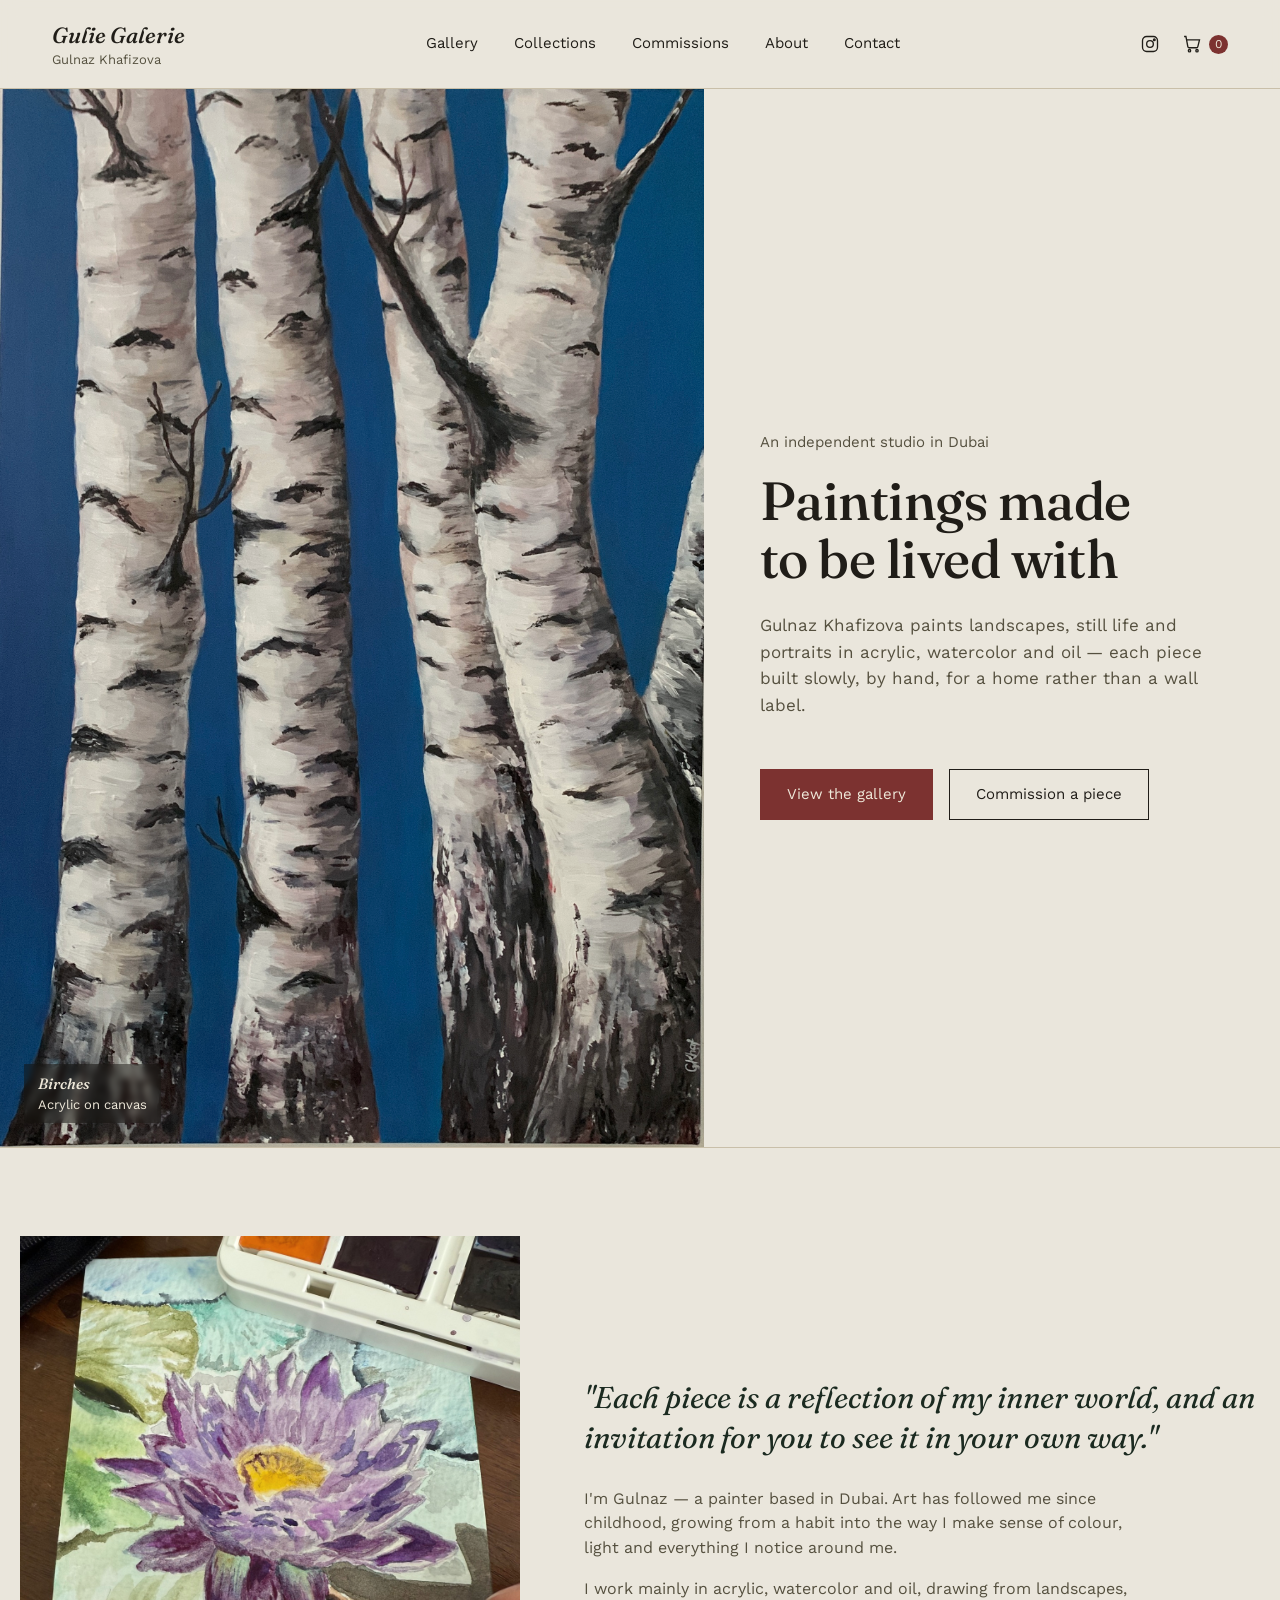
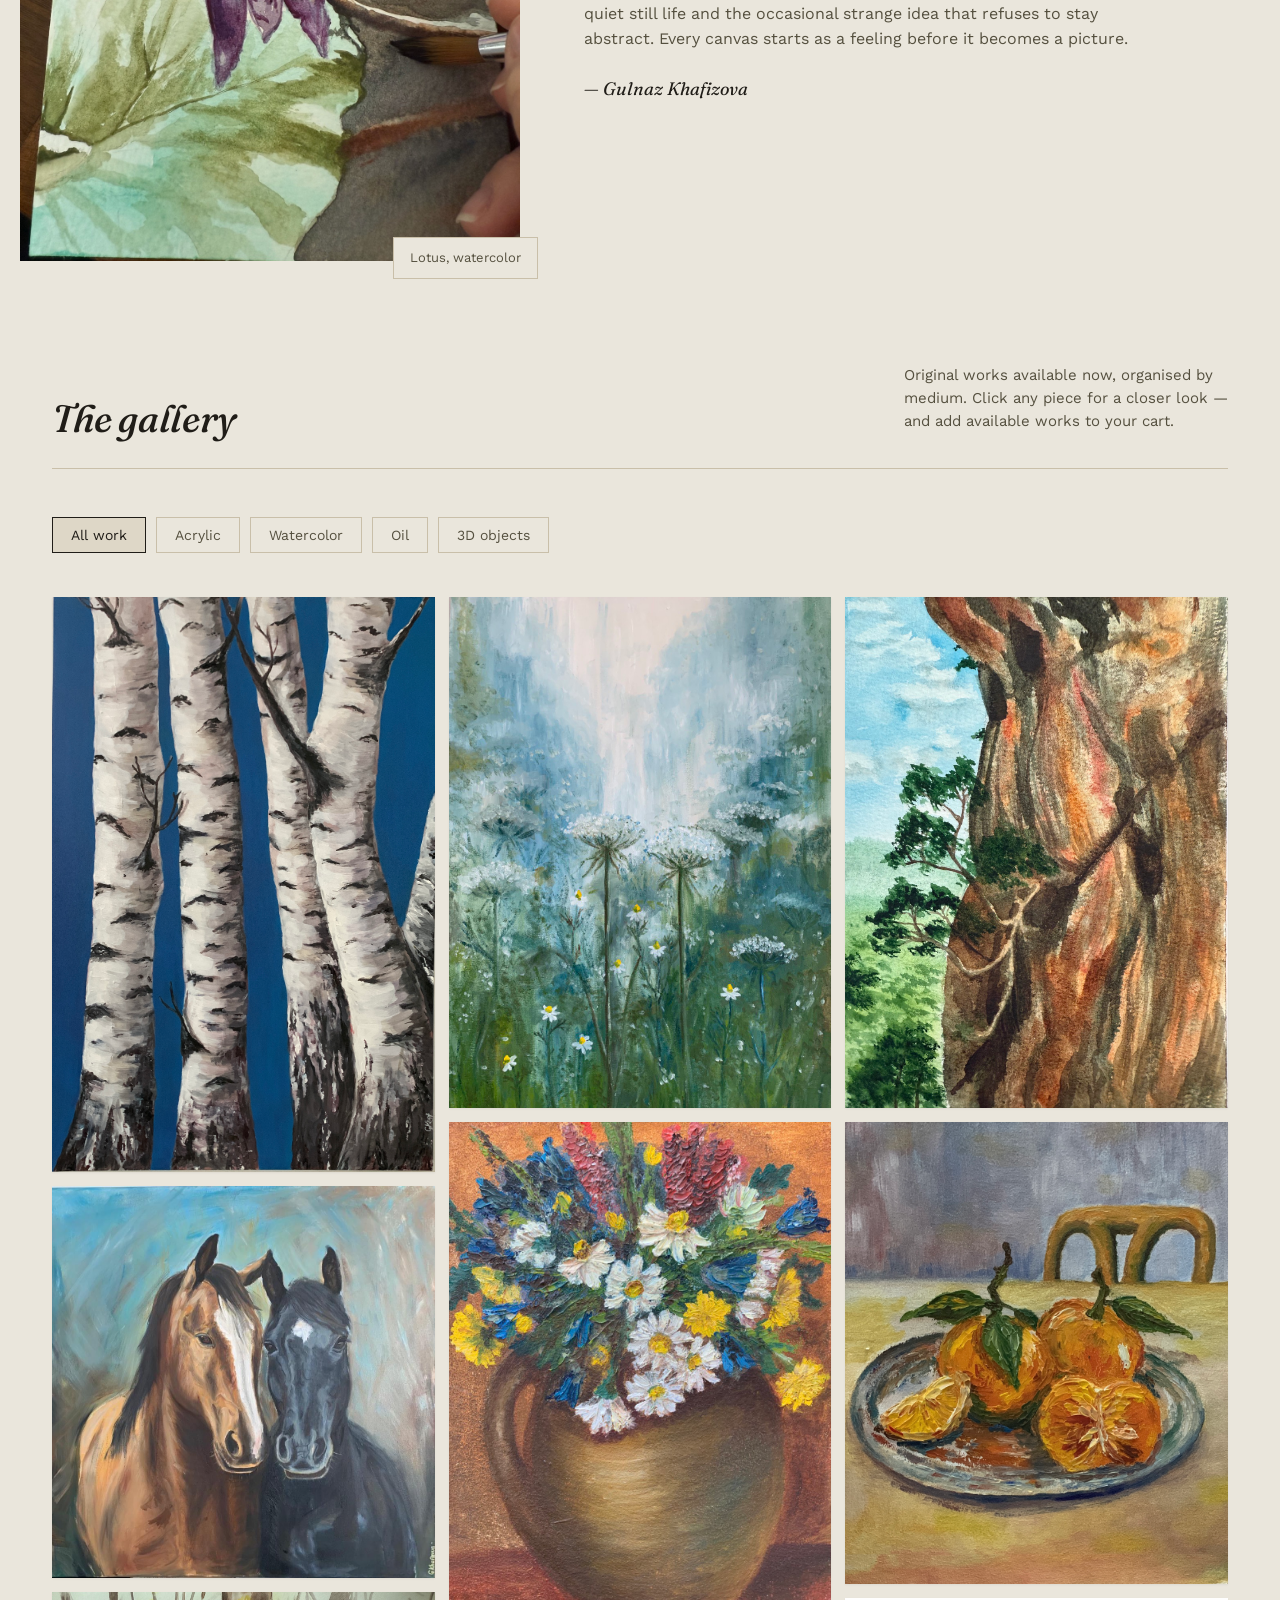
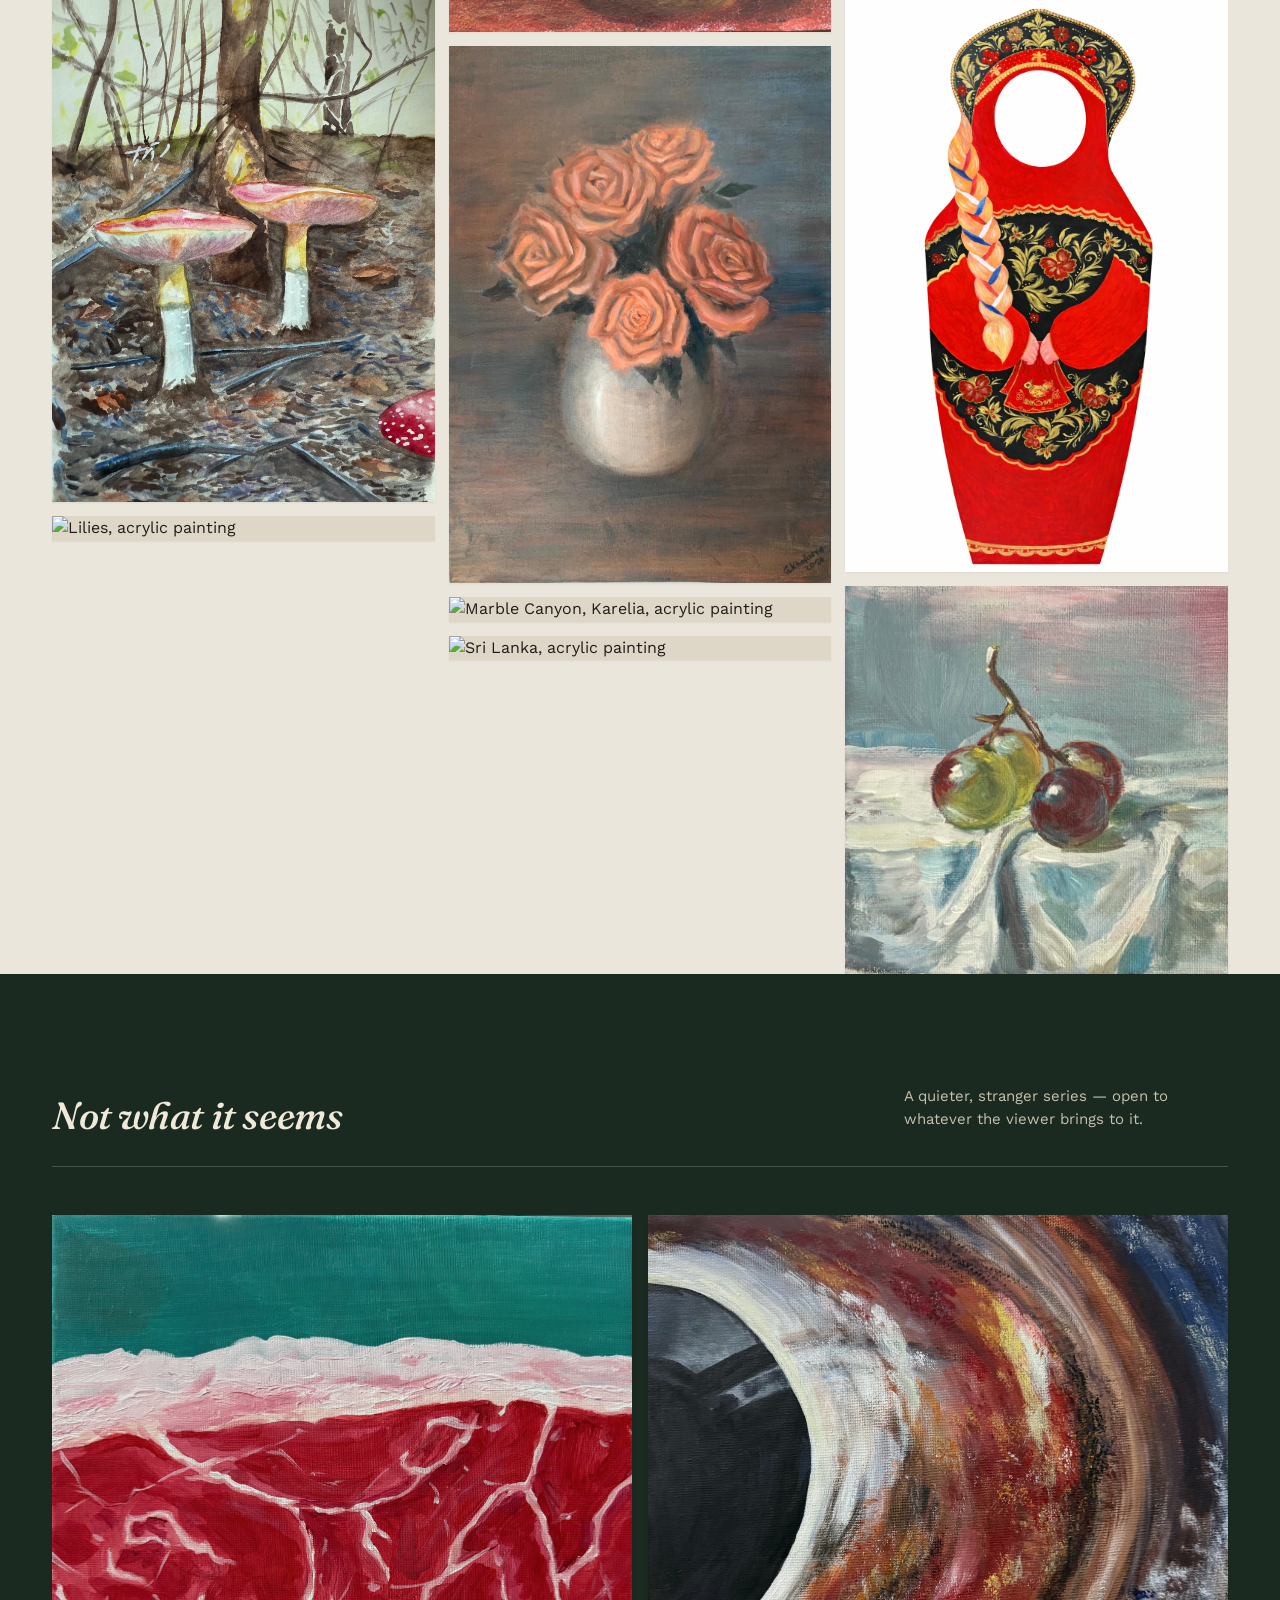
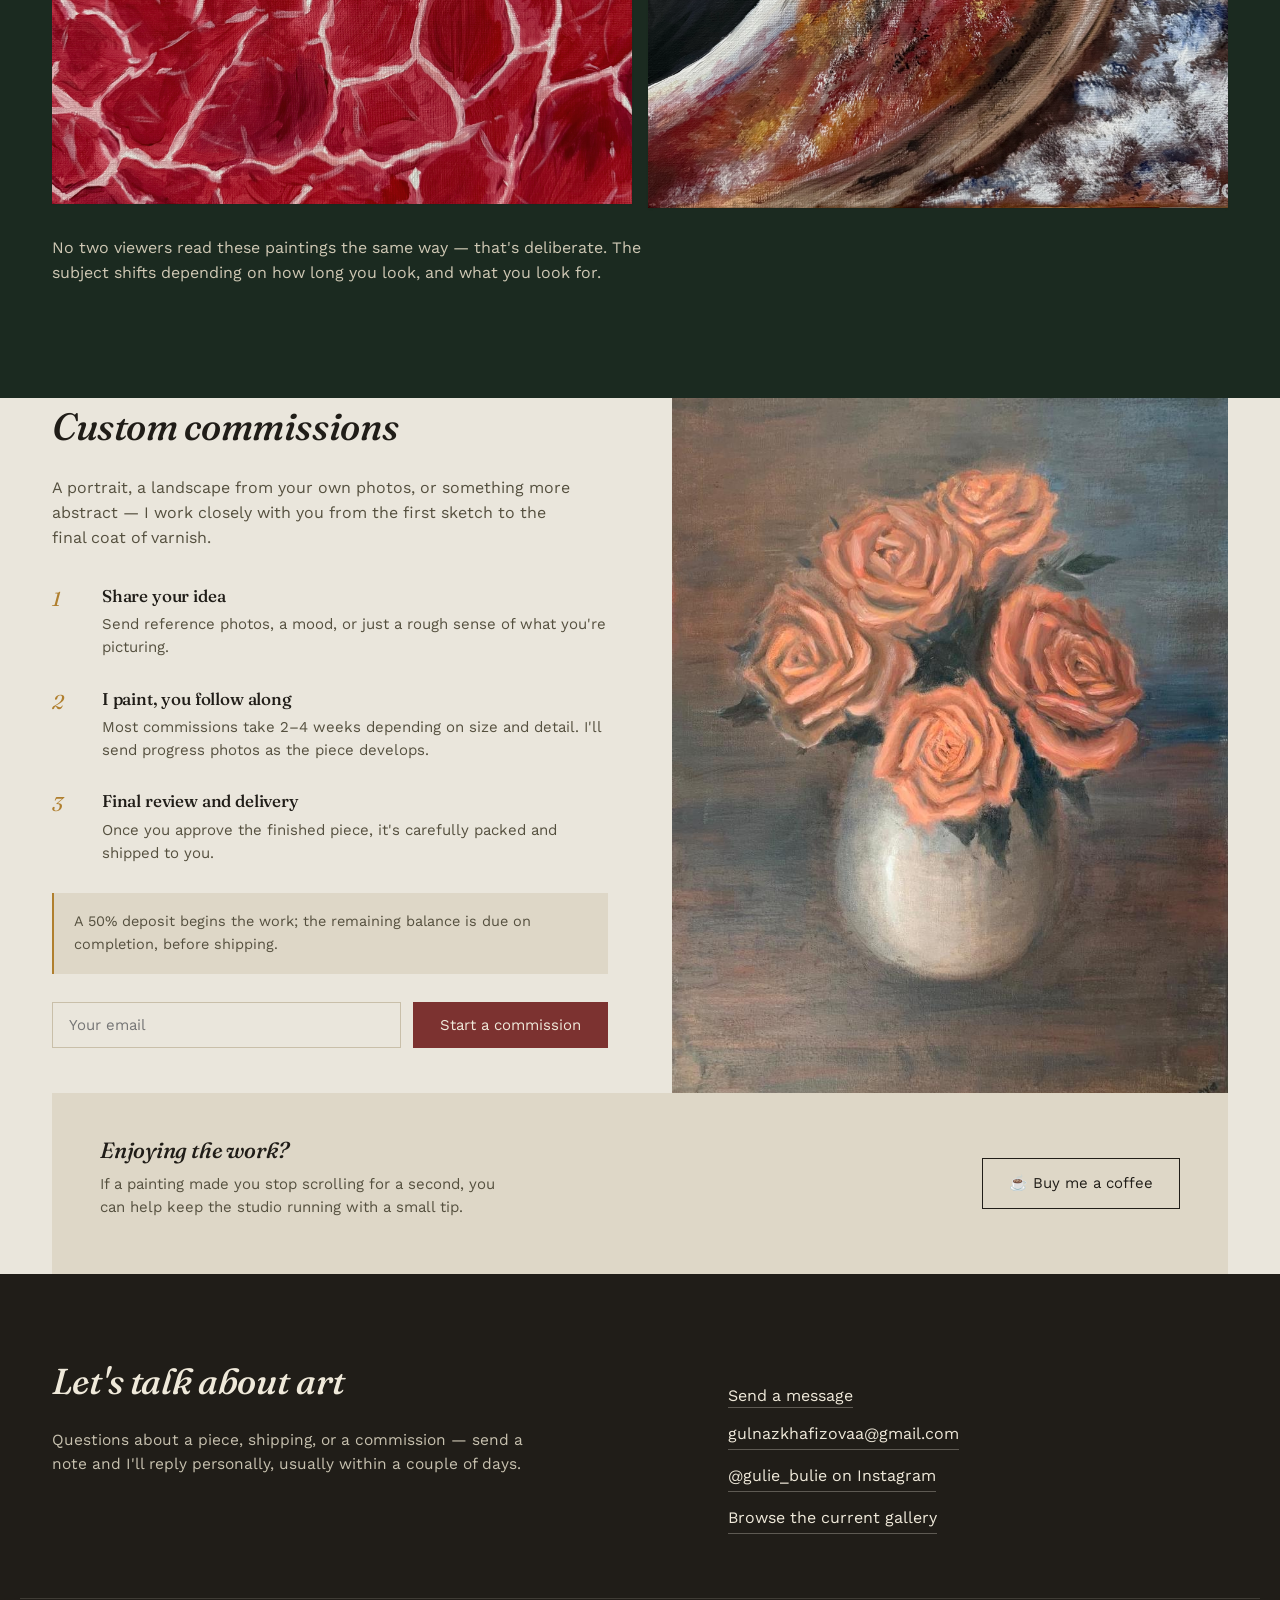
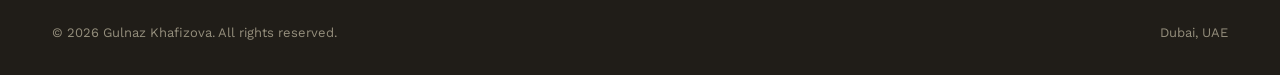
==== index.html @ 248b1880 "Ship redesign to production: replace index.html with new design index.html now serves the redesigned" ====
<!DOCTYPE html>
<html lang="en">
<head>
<meta charset="UTF-8">
<meta name="viewport" content="width=device-width, initial-scale=1.0">
<title>Gulie Galerie — Gulnaz Khafizova, Contemporary Artist</title>

<!-- SEO Meta Tags -->
<meta name="description" content="Explore the art gallery of Gulnaz Khafizova, featuring original acrylic, watercolor, and oil paintings. Discover unique contemporary artworks and commission custom pieces.">
<meta name="keywords" content="Gulnaz Khafizova, artist, contemporary art, acrylic paintings, watercolor art, oil paintings, art gallery, original artwork, art commissions, buy art online">
<meta name="author" content="Gulnaz Khafizova">
<meta name="robots" content="index, follow">

<!-- Open Graph / Facebook -->
<meta property="og:type" content="website">
<meta property="og:url" content="https://gulnazkhafizova.github.io/guliegalerie/">
<meta property="og:title" content="Gulnaz Khafizova - Contemporary Artist">
<meta property="og:description" content="Explore original acrylic, watercolor, and oil paintings by contemporary artist Gulnaz Khafizova. Shop artworks and commission custom pieces.">
<meta property="og:image" content="https://gulnazkhafizova.github.io/guliegalerie/images/Birches.jpg">

<!-- Twitter -->
<meta name="twitter:card" content="summary_large_image">
<meta name="twitter:url" content="https://gulnazkhafizova.github.io/guliegalerie/">
<meta name="twitter:title" content="Gulnaz Khafizova - Contemporary Artist">
<meta name="twitter:description" content="Explore original acrylic, watercolor, and oil paintings by contemporary artist Gulnaz Khafizova.">
<meta name="twitter:image" content="https://gulnazkhafizova.github.io/guliegalerie/images/Birches.jpg">

<!-- Favicon -->
<link rel="icon" type="image/x-icon" href="favicon.ico">
<link rel="icon" type="image/png" sizes="32x32" href="favicon-32x32.png">
<link rel="icon" type="image/png" sizes="16x16" href="favicon-16x16.png">
<link rel="apple-touch-icon" sizes="180x180" href="apple-touch-icon.png">
<link rel="manifest" href="site.webmanifest">

<!-- Canonical URL -->
<link rel="canonical" href="https://gulnazkhafizova.github.io/guliegalerie/">

<!-- Structured Data (Schema.org) -->
<script type="application/ld+json">
{
  "@context": "https://schema.org",
  "@type": "Person",
  "name": "Gulnaz Khafizova",
  "url": "https://gulnazkhafizova.github.io/guliegalerie/",
  "jobTitle": "Contemporary Artist",
  "description": "Contemporary artist specializing in acrylic, watercolor, and oil paintings",
  "email": "gulnazkhafizovaa@gmail.com",
  "sameAs": [
    "https://www.instagram.com/gulie_bulie"
  ],
  "makesOffer": {
    "@type": "Offer",
    "itemOffered": {
      "@type": "Service",
      "name": "Art Commissions",
      "description": "Custom art commissions including portraits, landscapes, and abstract pieces"
    }
  }
}
</script>

<link rel="preconnect" href="https://fonts.googleapis.com">
<link rel="preconnect" href="https://fonts.gstatic.com" crossorigin>
<link href="https://fonts.googleapis.com/css2?family=Fraunces:ital,opsz,wght@0,9..144,300;0,9..144,400;0,9..144,500;0,9..144,600;1,9..144,400;1,9..144,500&family=Work+Sans:wght@300;400;500;600&display=swap" rel="stylesheet">
<style>

  :root{
    --paper: #EAE6DC;
    --paper-deep: #DED7C7;
    --ink: #201D18;
    --ink-soft: #55503F;
    --green: #2B4030;
    --green-deep: #1B2A20;
    --ochre: #B07F2E;
    --wine: #7C3230;
    --line: #C9BFA9;
    --paper-on-dark: #EFE9DA;
  }

  *{box-sizing:border-box;}
  html{scroll-behavior:smooth;}
  @media (prefers-reduced-motion: reduce){
    html{scroll-behavior:auto;}
    *{animation-duration:0.001ms !important; transition-duration:0.001ms !important;}
  }

  body{
    margin:0;
    background:var(--paper);
    color:var(--ink);
    font-family:'Work Sans', sans-serif;
    font-weight:400;
    line-height:1.55;
    -webkit-font-smoothing:antialiased;
  }

  h1,h2,h3,h4{
    font-family:'Fraunces', serif;
    font-weight:500;
    margin:0;
    color:var(--ink);
    letter-spacing:-0.01em;
  }

  a{color:inherit; text-decoration:none;}
  img{max-width:100%; display:block;}
  button{font-family:inherit; cursor:pointer;}

  ::selection{background:var(--ochre); color:var(--paper);}

  :focus-visible{
    outline:2px solid var(--wine);
    outline-offset:3px;
  }

  .wrap{
    max-width:1240px;
    margin:0 auto;
    padding:0 32px;
  }

  /* ---------- NAV ---------- */
  header.site{
    position:sticky; top:0; z-index:100;
    background:rgba(234,230,220,0.92);
    backdrop-filter:blur(8px);
    border-bottom:1px solid var(--line);
  }
  nav.wrap{
    display:flex; align-items:center; justify-content:space-between;
    padding-top:18px; padding-bottom:18px;
  }
  .logo{
    font-family:'Fraunces', serif;
    font-size:22px;
    font-style:italic;
    font-weight:500;
  }
  .logo span{font-style:normal; font-weight:400; color:var(--ink-soft); font-size:13px; display:block; font-family:'Work Sans',sans-serif; margin-top:-2px;}
  .nav-links{
    display:flex; gap:36px; align-items:center;
    font-size:15px;
  }
  .nav-links a{
    position:relative; padding:4px 0;
  }
  .nav-links a::after{
    content:''; position:absolute; left:0; right:0; bottom:-2px; height:1px;
    background:var(--wine); transform:scaleX(0); transform-origin:left;
    transition:transform .25s ease;
  }
  .nav-links a:hover::after{transform:scaleX(1);}
  .nav-right{display:flex; align-items:center; gap:22px;}
  .icon-btn{width:20px; height:20px; display:flex; align-items:center; justify-content:center; color:var(--ink); background:none; border:none; padding:0;}
  .cart-btn{
    position:relative; display:flex; align-items:center; gap:7px;
    background:none; border:none; color:var(--ink); font-size:15px; padding:0;
  }
  .cart-btn svg{width:20px; height:20px;}
  .cart-count{
    min-width:19px; height:19px; padding:0 5px; border-radius:10px;
    background:var(--wine); color:var(--paper-on-dark);
    font-size:12px; line-height:19px; text-align:center; font-family:'Work Sans',sans-serif;
  }
  .menu-toggle{display:none; background:none; border:none; padding:6px;}
  .menu-toggle svg{width:22px; height:22px;}

  @media (max-width: 860px){
    .nav-links{
      position:fixed; inset:64px 0 0 0; background:var(--paper);
      flex-direction:column; align-items:flex-start; gap:0;
      padding:12px 32px 32px; transform:translateY(-8px); opacity:0; pointer-events:none;
      transition:opacity .2s ease, transform .2s ease;
      font-size:19px;
    }
    .nav-links a{padding:14px 0; width:100%; border-bottom:1px solid var(--line);}
    .nav-links.open{opacity:1; pointer-events:auto; transform:translateY(0);}
    .menu-toggle{display:block;}
  }

  /* ---------- HERO ---------- */
  .hero{
    position:relative;
    display:grid;
    grid-template-columns: 1.1fr 0.9fr;
    min-height:88vh;
    border-bottom:1px solid var(--line);
    overflow:hidden;
  }
  .hero-image{
    position:relative;
    background:#000;
  }
  .hero-image img{
    width:100%; height:100%; object-fit:cover; object-position:center 30%;
    opacity:0.94;
  }
  .hero-label{
    position:absolute; left:24px; bottom:24px;
    color:var(--paper-on-dark);
    font-size:13px;
    background:rgba(20,18,14,0.45);
    padding:8px 14px;
    backdrop-filter:blur(3px);
  }
  .hero-label strong{font-family:'Fraunces',serif; font-style:italic; font-weight:500; display:block; font-size:15px;}

  .hero-text{
    display:flex; flex-direction:column; justify-content:center;
    padding:64px 56px;
    background:var(--paper);
  }
  .hero-eyebrow{
    color:var(--ink-soft); font-size:15px; margin-bottom:18px;
  }
  .hero-text h1{
    font-size:clamp(34px, 4.2vw, 54px);
    line-height:1.08;
    max-width:11ch;
    opacity:0; transform:translateY(14px);
    animation: rise .8s ease forwards .1s;
  }
  .hero-text p.lede{
    margin-top:24px; max-width:42ch; color:var(--ink-soft); font-size:17px;
    opacity:0; transform:translateY(14px);
    animation: rise .8s ease forwards .3s;
  }
  .hero-ctas{
    margin-top:34px; display:flex; gap:16px; flex-wrap:wrap;
    opacity:0; transform:translateY(14px);
    animation: rise .8s ease forwards .45s;
  }
  @keyframes rise{ to{opacity:1; transform:translateY(0);} }

  .btn{
    display:inline-flex; align-items:center; gap:8px;
    padding:13px 26px;
    font-size:15px;
    border:1px solid var(--ink);
    background:transparent;
    color:var(--ink);
    transition:background .2s ease, color .2s ease, border-color .2s ease;
  }
  .btn:hover{background:var(--ink); color:var(--paper);}
  .btn.solid{background:var(--wine); border-color:var(--wine); color:var(--paper-on-dark);}
  .btn.solid:hover{background:#611f1e; border-color:#611f1e;}
  .btn:disabled{opacity:0.6; cursor:not-allowed;}

  @media (max-width: 860px){
    .hero{grid-template-columns:1fr; min-height:auto;}
    .hero-image{height:52vh;}
    .hero-text{padding:44px 24px 56px;}
    .hero-text h1{max-width:none;}
  }

  /* ---------- SECTION GENERICS ---------- */
  section{padding:96px 0;}
  .section-head{
    display:flex; align-items:flex-end; justify-content:space-between; gap:24px;
    margin-bottom:48px; flex-wrap:wrap;
    border-bottom:1px solid var(--line);
    padding-bottom:20px;
  }
  .section-head h2{font-size:clamp(28px,3vw,38px); font-style:italic; max-width:16ch;}
  .section-head p{color:var(--ink-soft); max-width:36ch; font-size:15px;}

  /* ---------- ABOUT STRIP ---------- */
  .about-strip{
    display:grid; grid-template-columns: 0.85fr 1.15fr; gap:64px; align-items:center;
    padding:88px 0;
  }
  .about-strip figure{margin:0; position:relative;}
  .about-strip img{width:100%; aspect-ratio:4/5; object-fit:cover; filter:saturate(0.92);}
  .about-strip .frame-note{
    position:absolute; bottom:-18px; right:-18px; background:var(--paper);
    border:1px solid var(--line); padding:10px 16px; font-size:13px; color:var(--ink-soft);
  }
  .about-copy p.quote{
    font-family:'Fraunces', serif; font-style:italic; font-weight:400;
    font-size:clamp(22px,2.4vw,30px); line-height:1.35; color:var(--green-deep);
    margin-bottom:28px;
  }
  .about-copy p{font-size:16px; color:var(--ink-soft); max-width:56ch; margin:0 0 16px;}
  .about-copy .signoff{margin-top:24px; font-family:'Fraunces',serif; font-style:italic; font-size:18px; color:var(--ink);}

  @media (max-width: 860px){
    .about-strip{grid-template-columns:1fr; gap:36px;}
  }

  /* ---------- GALLERY FILTER + GRID ---------- */
  .filters{
    display:flex; gap:10px; flex-wrap:wrap; margin-bottom:44px;
  }
  .filter-btn{
    padding:9px 18px; border:1px solid var(--line); background:transparent;
    font-size:14px; color:var(--ink-soft); transition:all .2s ease;
  }
  .filter-btn.active, .filter-btn:hover{
    border-color:var(--ink); color:var(--ink); background:var(--paper-deep);
  }

  /* Masonry gallery: each work shown whole in its own proportion */
  .gallery-grid{
    column-count:3;
    column-gap:14px;
  }
  .art-card{
    position:relative;
    overflow:hidden;
    background:var(--paper-deep);
    cursor:pointer;
    display:block;
    width:100%;
    margin:0 0 14px;
    break-inside:avoid;          /* keep each card in one column */
    -webkit-column-break-inside:avoid;
    box-shadow:0 1px 2px rgba(20,18,14,0.06);
  }
  .art-card img{
    width:100%; height:auto; display:block;   /* natural aspect ratio, no crop */
    transition:transform .5s ease;
  }
  .art-card:hover img{transform:scale(1.045);}
  .art-card .cap{
    position:absolute; left:0; right:0; bottom:0;
    padding:16px 16px 14px;
    background:linear-gradient(to top, rgba(16,14,10,0.78), rgba(16,14,10,0));
    color:var(--paper-on-dark);
    transform:translateY(8px); opacity:0;
    transition:transform .25s ease, opacity .25s ease;
  }
  .art-card:hover .cap{transform:translateY(0); opacity:1;}
  .cap h4{font-size:16px; color:var(--paper-on-dark); font-style:italic;}
  .cap .meta{font-size:12.5px; color:#D8D0BE; margin-top:3px;}

  @media (max-width: 1024px){
    .gallery-grid{column-count:2;}
  }
  @media (max-width: 560px){
    .gallery-grid{column-count:1;}
  }

  .hidden-item{display:none;}

  /* ---------- FEATURED COLLECTION (dark) ---------- */
  .collection-feature{
    background:var(--green-deep);
    color:var(--paper-on-dark);
  }
  .collection-feature .section-head{border-color:rgba(239,233,218,0.2);}
  .collection-feature .section-head h2{color:var(--paper-on-dark);}
  .collection-feature .section-head p{color:#C7C0AC;}
  .collection-grid{
    display:grid; grid-template-columns:1fr 1fr; gap:16px; align-items:start;
  }
  .collection-grid .art-card{margin:0;}
  .collection-grid .art-card img{width:100%; height:auto; filter:saturate(0.85) brightness(0.95);}
  .collection-copy{margin-top:28px; max-width:60ch; color:#CFC8B4; font-size:16px;}
  @media (max-width:700px){ .collection-grid{grid-template-columns:1fr;} }

  /* ---------- COMMISSIONS ---------- */
  .commission-wrap{
    display:grid; grid-template-columns:1fr 1fr; gap:64px;
  }
  .steps{list-style:none; margin:32px 0 0; padding:0;}
  .steps li{
    display:grid; grid-template-columns:34px 1fr; gap:16px; margin-bottom:26px;
  }
  .steps .num{
    font-family:'Fraunces',serif; font-style:italic; color:var(--ochre); font-size:20px;
  }
  .steps h4{font-size:17px; margin-bottom:4px;}
  .steps p{margin:0; color:var(--ink-soft); font-size:15px;}
  .price-note{
    margin-top:28px; padding:18px 20px; border-left:2px solid var(--ochre);
    background:var(--paper-deep); font-size:14.5px; color:var(--ink-soft);
  }
  .commission-form{
    margin-top:28px; display:flex; gap:12px; flex-wrap:wrap;
  }
  .commission-form input{
    flex:1; min-width:200px; padding:13px 16px; font-size:15px; font-family:inherit;
    border:1px solid var(--line); background:var(--paper); color:var(--ink);
  }
  @media (max-width:860px){ .commission-wrap{grid-template-columns:1fr; gap:36px;} }

  /* ---------- SUPPORT STRIP ---------- */
  .support{
    display:flex; align-items:center; justify-content:space-between; gap:24px;
    background:var(--paper-deep); padding:40px 48px; flex-wrap:wrap;
  }
  .support h3{font-size:22px; font-style:italic; max-width:26ch;}
  .support p{color:var(--ink-soft); font-size:15px; margin-top:6px; max-width:44ch;}

  /* ---------- CONTACT / FOOTER ---------- */
  footer{
    background:var(--ink);
    color:var(--paper-on-dark);
    padding:80px 0 32px;
  }
  .contact-grid{
    display:grid; grid-template-columns:1.1fr 0.9fr; gap:64px;
  }
  footer h2{color:var(--paper-on-dark); font-style:italic; font-size:clamp(28px,3vw,36px); max-width:14ch;}
  footer p{color:#C7C1AF; font-size:15.5px; max-width:48ch; margin-top:18px;}
  .contact-links{margin-top:32px; display:flex; flex-direction:column; gap:14px; font-size:16px;}
  .contact-links a, .contact-links button.linklike{
    border-bottom:1px solid rgba(239,233,218,0.3); padding:0 0 2px; width:fit-content;
    background:none; border-top:none; border-left:none; border-right:none;
    color:inherit; font-size:16px; font-family:inherit; text-align:left;
  }
  .contact-links a:hover, .contact-links button.linklike:hover{border-color:var(--ochre); color:var(--ochre);}
  .footer-note{
    border-top:1px solid rgba(239,233,218,0.15); margin-top:64px; padding-top:24px;
    display:flex; justify-content:space-between; flex-wrap:wrap; gap:12px;
    font-size:13px; color:#948E7C;
  }
  @media (max-width:860px){ .contact-grid{grid-template-columns:1fr; gap:36px;} }

  /* ---------- LIGHTBOX ---------- */
  .lightbox{
    position:fixed; inset:0; background:rgba(14,12,9,0.92);
    display:none; align-items:center; justify-content:center;
    z-index:1000; padding:40px;
  }
  .lightbox.open{display:flex;}
  .lightbox-inner{max-width:900px; max-height:86vh; text-align:center;}
  .lightbox-inner img{max-height:66vh; margin:0 auto; box-shadow:0 20px 60px rgba(0,0,0,0.5);}
  .lightbox-cap{color:var(--paper-on-dark); margin-top:18px;}
  .lightbox-cap h4{color:var(--paper-on-dark); font-style:italic; font-size:20px;}
  .lightbox-cap p{color:#C7C1AF; font-size:14px; margin-top:4px;}
  .lightbox-cap .add-btn{margin-top:16px;}
  .lightbox-close{
    position:absolute; top:28px; right:32px; background:none; border:none;
    color:var(--paper-on-dark); font-size:28px; line-height:1;
  }

  /* ---------- MODAL (cart / contact) ---------- */
  .modal{
    position:fixed; inset:0; background:rgba(14,12,9,0.85);
    display:none; align-items:flex-start; justify-content:center;
    z-index:1100; padding:40px 20px; overflow-y:auto;
  }
  .modal.open{display:flex;}
  .modal-panel{
    background:var(--paper); width:100%; max-width:540px; padding:40px;
    position:relative; border:1px solid var(--line); margin:auto 0;
  }
  .modal-panel h2{font-style:italic; font-size:26px; margin-bottom:8px;}
  .modal-panel p.intro{color:var(--ink-soft); font-size:15px; margin:0 0 24px; max-width:none;}
  .modal-close{
    position:absolute; top:18px; right:20px; background:none; border:none;
    color:var(--ink); font-size:26px; line-height:1;
  }
  .modal-panel label{display:block; font-size:14px; color:var(--ink-soft); margin:14px 0 6px;}
  .modal-panel input, .modal-panel textarea, .modal-panel select{
    width:100%; padding:12px 14px; font-size:15px; font-family:inherit;
    border:1px solid var(--line); background:#fff; color:var(--ink);
  }
  .modal-panel textarea{resize:vertical;}
  .form-row{display:flex; gap:16px;}
  .form-row > div{flex:1;}
  .phone-group{display:flex; gap:10px;}
  .phone-group select{flex:0 0 auto; width:auto;}
  .phone-group input{flex:1;}
  .modal-panel button.submit{margin-top:26px; width:100%; justify-content:center;}

  /* Cart items */
  .cart-items{display:flex; flex-direction:column; gap:14px; margin-bottom:8px;}
  .cart-item{
    display:flex; align-items:center; gap:14px;
    border-bottom:1px solid var(--line); padding-bottom:14px;
  }
  .cart-item img{width:64px; height:64px; object-fit:cover; flex:0 0 auto;}
  .cart-item-info{flex:1;}
  .cart-item-title{font-family:'Fraunces',serif; font-style:italic; font-size:16px;}
  .cart-item-price{color:var(--ink-soft); font-size:14px; margin-top:2px;}
  .cart-item-remove{
    background:none; border:1px solid var(--line); color:var(--ink-soft);
    font-size:13px; padding:6px 12px; transition:all .2s ease;
  }
  .cart-item-remove:hover{border-color:var(--wine); color:var(--wine);}
  .empty-cart{color:var(--ink-soft); font-size:15px; padding:20px 0;}
  .cart-total{
    font-size:18px; margin:20px 0 4px; display:flex; justify-content:space-between;
    font-family:'Fraunces',serif;
  }

  /* ---------- TOASTS ---------- */
  .toast-container{
    position:fixed; bottom:24px; right:24px; z-index:2000;
    display:flex; flex-direction:column; gap:12px; max-width:340px;
  }
  .toast{
    background:var(--ink); color:var(--paper-on-dark);
    padding:16px 20px; border-left:3px solid var(--ochre);
    box-shadow:0 12px 30px rgba(0,0,0,0.25);
    opacity:0; transform:translateX(20px); transition:opacity .3s ease, transform .3s ease;
  }
  .toast.toast-show{opacity:1; transform:translateX(0);}
  .toast-success{border-left-color:var(--green);}
  .toast-error{border-left-color:var(--wine);}
  .toast-info{border-left-color:var(--ochre);}
  .toast-title{font-family:'Fraunces',serif; font-style:italic; font-size:16px;}
  .toast-message{font-size:13.5px; color:#C7C1AF; margin-top:4px; white-space:pre-line;}

  @media (max-width:520px){
    .toast-container{left:16px; right:16px; max-width:none;}
    .form-row{flex-direction:column; gap:0;}
    .modal-panel{padding:32px 22px;}
  }

</style>
</head>
<body>

<header class="site">
  <nav class="wrap">
    <a href="#top" class="logo">Gulie Galerie<span>Gulnaz Khafizova</span></a>
    <div class="nav-links" id="navLinks">
      <a href="#gallery">Gallery</a>
      <a href="#collection">Collections</a>
      <a href="#commissions">Commissions</a>
      <a href="#about">About</a>
      <a href="#" id="contactNavLink">Contact</a>
    </div>
    <div class="nav-right">
      <a class="icon-btn" href="https://www.instagram.com/gulie_bulie" aria-label="Instagram" target="_blank" rel="noopener">
        <svg viewBox="0 0 24 24" fill="none" stroke="currentColor" stroke-width="1.6"><rect x="3" y="3" width="18" height="18" rx="5"/><circle cx="12" cy="12" r="4"/><circle cx="17.2" cy="6.8" r="1"/></svg>
      </a>
      <button class="cart-btn" id="cartOpen" aria-label="Open cart">
        <svg viewBox="0 0 24 24" fill="none" stroke="currentColor" stroke-width="1.6"><circle cx="9" cy="20" r="1.4"/><circle cx="18" cy="20" r="1.4"/><path d="M2.5 3h2.2l2.3 12.2a1.6 1.6 0 0 0 1.6 1.3h8.8a1.6 1.6 0 0 0 1.6-1.3L21 7H6"/></svg>
        <span class="cart-count" id="cartCount">0</span>
      </button>
      <button class="menu-toggle" id="menuToggle" aria-label="Open menu">
        <svg viewBox="0 0 24 24" fill="none" stroke="currentColor" stroke-width="1.6"><line x1="3" y1="7" x2="21" y2="7"/><line x1="3" y1="17" x2="21" y2="17"/></svg>
      </button>
    </div>
  </nav>
</header>

<div id="top"></div>

<section class="hero" style="padding:0;">
  <div class="hero-image">
    <img src="images/Birches.jpg" alt="Birches, an acrylic landscape painting by Gulnaz Khafizova">
    <div class="hero-label"><strong>Birches</strong>Acrylic on canvas</div>
  </div>
  <div class="hero-text">
    <p class="hero-eyebrow">An independent studio in Dubai</p>
    <h1>Paintings made to be lived with</h1>
    <p class="lede">Gulnaz Khafizova paints landscapes, still life and portraits in acrylic, watercolor and oil — each piece built slowly, by hand, for a home rather than a wall label.</p>
    <div class="hero-ctas">
      <a href="#gallery" class="btn solid">View the gallery</a>
      <a href="#commissions" class="btn">Commission a piece</a>
    </div>
  </div>
</section>

<section class="about-strip wrap" id="about">
  <figure>
    <img src="images/Lotus1.jpg" alt="Lotus, a watercolor study by Gulnaz Khafizova">
    <div class="frame-note">Lotus, watercolor</div>
  </figure>
  <div class="about-copy">
    <p class="quote">"Each piece is a reflection of my inner world, and an invitation for you to see it in your own way."</p>
    <p>I'm Gulnaz — a painter based in Dubai. Art has followed me since childhood, growing from a habit into the way I make sense of colour, light and everything I notice around me.</p>
    <p>I work mainly in acrylic, watercolor and oil, drawing from landscapes, quiet still life and the occasional strange idea that refuses to stay abstract. Every canvas starts as a feeling before it becomes a picture.</p>
    <p class="signoff">— Gulnaz Khafizova</p>
  </div>
</section>

<section id="gallery" class="wrap">
  <div class="section-head">
    <h2>The gallery</h2>
    <p>Original works available now, organised by medium. Click any piece for a closer look — and add available works to your cart.</p>
  </div>

  <div class="filters">
    <button class="filter-btn active" data-filter="all">All work</button>
    <button class="filter-btn" data-filter="acrylic">Acrylic</button>
    <button class="filter-btn" data-filter="watercolor">Watercolor</button>
    <button class="filter-btn" data-filter="oil">Oil</button>
    <button class="filter-btn" data-filter="3d">3D objects</button>
  </div>

  <div class="gallery-grid" id="galleryGrid">

    <div class="art-card" data-cat="acrylic" data-id="1" data-title="Birches" data-medium="Acrylic on canvas" data-price="$355" data-img="images/Birches.jpg">
      <img src="images/Birches.jpg" alt="Birches, acrylic painting">
      <div class="cap"><h4>Birches</h4><p class="meta">Acrylic on canvas · $355</p></div>
    </div>

    <div class="art-card" data-cat="oil" data-id="4" data-title="Horses" data-medium="Oil on canvas" data-price="$550" data-img="images/horses.jpeg">
      <img src="images/horses.jpeg" alt="Horses, oil painting">
      <div class="cap"><h4>Horses</h4><p class="meta">Oil on canvas · $550</p></div>
    </div>

    <div class="art-card" data-cat="watercolor" data-title="Deep in the Forest" data-medium="Watercolor" data-price="Price on request" data-img="images/Deep_in_the_forest.JPG">
      <img src="images/Deep_in_the_forest.JPG" alt="Deep in the Forest, watercolor painting">
      <div class="cap"><h4>Deep in the Forest</h4><p class="meta">Watercolor</p></div>
    </div>

    <div class="art-card" data-cat="acrylic" data-id="10" data-title="Lilies" data-medium="Acrylic on canvas" data-price="$200" data-img="images/Lilies.jpg">
      <img src="images/Lilies.jpg" alt="Lilies, acrylic painting">
      <div class="cap"><h4>Lilies</h4><p class="meta">Acrylic on canvas · $200</p></div>
    </div>

    <div class="art-card" data-cat="oil" data-id="2" data-title="Fresh Air" data-medium="Oil on canvas" data-price="$250" data-img="images/fresh_air.jpg">
      <img src="images/fresh_air.jpg" alt="Fresh Air, oil painting">
      <div class="cap"><h4>Fresh Air</h4><p class="meta">Oil on canvas · $250</p></div>
    </div>

    <div class="art-card" data-cat="oil" data-title="Bouquet" data-medium="Oil on canvas" data-price="Price on request" data-img="images/honey_fields_gift.jpg">
      <img src="images/honey_fields_gift.jpg" alt="Bouquet, oil painting">
      <div class="cap"><h4>Bouquet</h4><p class="meta">Oil on canvas</p></div>
    </div>

    <div class="art-card" data-cat="oil" data-title="Roses" data-medium="Oil on canvas" data-price="Price on request" data-img="images/roses.jpeg">
      <img src="images/roses.jpeg" alt="Roses, oil painting">
      <div class="cap"><h4>Roses</h4><p class="meta">Oil on canvas</p></div>
    </div>

    <div class="art-card" data-cat="acrylic" data-id="12" data-title="Marble Canyon, Karelia" data-medium="Acrylic on canvas" data-price="$200" data-img="images/MarbleCanyonKarelia.jpg">
      <img src="images/MarbleCanyonKarelia.jpg" alt="Marble Canyon, Karelia, acrylic painting">
      <div class="cap"><h4>Marble Canyon, Karelia</h4><p class="meta">Acrylic on canvas · $200</p></div>
    </div>

    <div class="art-card" data-cat="acrylic" data-id="11" data-title="Sri Lanka" data-medium="Acrylic on canvas" data-price="$130" data-img="images/SriLanka.jpg">
      <img src="images/SriLanka.jpg" alt="Sri Lanka, acrylic painting">
      <div class="cap"><h4>Sri Lanka</h4><p class="meta">Acrylic on canvas · $130</p></div>
    </div>

    
    <div class="art-card" data-cat="watercolor" data-title="Sri Lankan Rock" data-medium="Watercolor" data-price="Price on request" data-img="images/SriLankanRock.jpg">
      <img src="images/SriLankanRock.jpg" alt="Sri Lankan Rock, watercolor painting">
      <div class="cap"><h4>Sri Lankan Rock</h4><p class="meta">Watercolor</p></div>
    </div>

    <div class="art-card" data-cat="oil" data-title="Tangerines" data-medium="Oil on canvas" data-price="Price on request" data-img="images/Tangerines.jpg">
      <img src="images/Tangerines.jpg" alt="Tangerines, oil painting">
      <div class="cap"><h4>Tangerines</h4><p class="meta">Oil on canvas</p></div>
    </div>

    <div class="art-card" data-cat="3d" data-title="Matryoshka" data-medium="Mixed media, 3D object" data-price="Price on request" data-img="images/3Dmatreshka_01.jpg">


      <img src="images/3Dmatreshka_01.jpg" alt="Matryoshka, a 3D carnival doll art object">
      <div class="cap"><h4>Matryoshka</h4><p class="meta">Carnival doll, Russian folk style</p></div>
    </div>

    <div class="art-card" data-cat="acrylic" data-title="Grapes" data-medium="Acrylic on canvas" data-img="images/Grapes.jpg">
      <img src="images/Grapes.jpg" alt="Grapes, acrylic painting">
      <div class="cap"><h4>Grapes</h4><p class="meta">Acrylic on canvas</p></div>
    </div>

  </div>
</section>

<section class="collection-feature" id="collection">
  <div class="wrap">
    <div class="section-head">
      <h2>Not what it seems</h2>
      <p>A quieter, stranger series — open to whatever the viewer brings to it.</p>
    </div>
    <div class="collection-grid">
      <div class="art-card" data-id="13" data-title="01" data-medium="Acrylic on canvas" data-price="$300" data-img="images/01.jpg">
        <img src="images/01.jpg" alt="Untitled 01, from the Not What It Seems collection">
      </div>
      <div class="art-card" data-id="14" data-title="02" data-medium="Acrylic on canvas" data-price="$300" data-img="images/02.jpg">
        <img src="images/02.jpg" alt="Untitled 02, from the Not What It Seems collection">
      </div>
    </div>
    <p class="collection-copy">No two viewers read these paintings the same way — that's deliberate. The subject shifts depending on how long you look, and what you look for.</p>
  </div>
</section>

<section id="commissions" class="wrap">
  <div class="commission-wrap">
    <div>
      <div class="section-head" style="border:none; padding-bottom:0; margin-bottom:0;">
        <h2>Custom commissions</h2>
      </div>
      <p style="color:var(--ink-soft); margin-top:20px; max-width:52ch;">
        A portrait, a landscape from your own photos, or something more abstract — I work closely with you from the first sketch to the final coat of varnish.
      </p>
      <ol class="steps">
        <li><span class="num">1</span><div><h4>Share your idea</h4><p>Send reference photos, a mood, or just a rough sense of what you're picturing.</p></div></li>
        <li><span class="num">2</span><div><h4>I paint, you follow along</h4><p>Most commissions take 2–4 weeks depending on size and detail. I'll send progress photos as the piece develops.</p></div></li>
        <li><span class="num">3</span><div><h4>Final review and delivery</h4><p>Once you approve the finished piece, it's carefully packed and shipped to you.</p></div></li>
      </ol>
      <div class="price-note">A 50% deposit begins the work; the remaining balance is due on completion, before shipping.</div>
      <form class="commission-form" id="commissionForm">
        <input type="email" name="email" placeholder="Your email" required>
        <button type="submit" class="btn solid">Start a commission</button>
      </form>
    </div>
    <div>
      <img src="images/roses.jpeg" alt="Example of commissioned oil painting work" style="width:100%; aspect-ratio:4/5; object-fit:cover;">
    </div>
  </div>
</section>

<section class="wrap">
  <div class="support">
    <div>
      <h3>Enjoying the work?</h3>
      <p>If a painting made you stop scrolling for a second, you can help keep the studio running with a small tip.</p>
    </div>
    <a href="https://www.instagram.com/gulie_bulie" target="_blank" rel="noopener" class="btn">☕ Buy me a coffee</a>
  </div>
</section>

<footer id="contact">
  <div class="wrap contact-grid">
    <div>
      <h2>Let's talk about art</h2>
      <p>Questions about a piece, shipping, or a commission — send a note and I'll reply personally, usually within a couple of days.</p>
    </div>
    <div class="contact-links">
      <button type="button" class="linklike" id="contactFooterLink">Send a message</button>
      <a href="mailto:gulnazkhafizovaa@gmail.com">gulnazkhafizovaa@gmail.com</a>
      <a href="https://www.instagram.com/gulie_bulie" target="_blank" rel="noopener">@gulie_bulie on Instagram</a>
      <a href="#gallery">Browse the current gallery</a>
    </div>
  </div>
  <div class="wrap footer-note">
    <span>© 2026 Gulnaz Khafizova. All rights reserved.</span>
    <span>Dubai, UAE</span>
  </div>
</footer>

<!-- Lightbox -->
<div class="lightbox" id="lightbox">
  <button class="lightbox-close" id="lightboxClose" aria-label="Close">&times;</button>
  <div class="lightbox-inner">
    <img id="lightboxImg" src="" alt="">
    <div class="lightbox-cap">
      <h4 id="lightboxTitle"></h4>
      <p id="lightboxMeta"></p>
      <button class="btn solid add-btn" id="lightboxAdd" style="display:none;">Add to cart</button>
    </div>
  </div>
</div>

<!-- Cart Modal -->
<div class="modal" id="cartModal">
  <div class="modal-panel">
    <button class="modal-close" id="cartClose" aria-label="Close">&times;</button>
    <h2>Your cart</h2>
    <div class="cart-items" id="cartItems"></div>
    <div class="empty-cart" id="emptyCartMessage">Your cart is empty.</div>
    <div id="cartSummary" style="display:none;">
      <div class="cart-total"><span>Total</span><span id="cartTotal">$0</span></div>
      <h2 style="margin-top:28px; font-size:20px;">Checkout</h2>
      <form id="checkoutForm">
        <label for="checkoutName">Your name</label>
        <input type="text" id="checkoutName" required>

        <label for="checkoutEmail">Email</label>
        <input type="email" id="checkoutEmail" required>

        <label for="checkoutPhone">Phone</label>
        <div class="phone-group">
          <select id="countryCode" required>
            <option value="+971">🇦🇪 +971</option>
            <option value="+1">🇺🇸 +1</option>
            <option value="+44">🇬🇧 +44</option>
            <option value="+7">🇷🇺 +7</option>
            <option value="+91">🇮🇳 +91</option>
            <option value="+86">🇨🇳 +86</option>
            <option value="+49">🇩🇪 +49</option>
            <option value="+33">🇫🇷 +33</option>
            <option value="+34">🇪🇸 +34</option>
            <option value="+39">🇮🇹 +39</option>
            <option value="+61">🇦🇺 +61</option>
            <option value="+966">🇸🇦 +966</option>
            <option value="+90">🇹🇷 +90</option>
          </select>
          <input type="tel" id="checkoutPhone" placeholder="123456789" pattern="[0-9]{7,15}" required>
        </div>

        <label for="checkoutAddress">Delivery address</label>
        <textarea id="checkoutAddress" rows="3" required></textarea>

        <button type="submit" class="btn solid submit checkout-btn">Place order</button>
      </form>
    </div>
  </div>
</div>

<!-- Contact Modal -->
<div class="modal" id="contactModal">
  <div class="modal-panel">
    <button class="modal-close" id="contactClose" aria-label="Close">&times;</button>
    <h2>Get in touch</h2>
    <p class="intro">Questions about a piece, shipping, or a commission — leave a note and I'll reply personally. You can also email me directly at
      <a href="mailto:gulnazkhafizovaa@gmail.com" style="border-bottom:1px solid var(--wine);">gulnazkhafizovaa@gmail.com</a>.</p>
    <form id="contactForm">
      <div class="form-row">
        <div>
          <label for="contactFirstName">First name</label>
          <input type="text" id="contactFirstName" required>
        </div>
        <div>
          <label for="contactLastName">Last name</label>
          <input type="text" id="contactLastName" required>
        </div>
      </div>
      <label for="contactEmail">Email</label>
      <input type="email" id="contactEmail" required>

      <label for="contactMessage">Message</label>
      <textarea id="contactMessage" rows="5" required></textarea>

      <button type="submit" class="btn solid submit contact-submit-btn">Send message</button>
    </form>
  </div>
</div>

<script src="config.js"></script>
<script>
  // ---------- Config fallback ----------
  // config.js defines GOOGLE_SCRIPT_URL and CONTACT_EMAIL. Fall back gracefully if missing.
  const SCRIPT_URL = (typeof GOOGLE_SCRIPT_URL !== 'undefined') ? GOOGLE_SCRIPT_URL : '';
  const MAIL = (typeof CONTACT_EMAIL !== 'undefined') ? CONTACT_EMAIL : 'gulnazkhafizovaa@gmail.com';

  // ---------- Toast notifications ----------
  function showToast(title, message, type = 'success', duration = 5000) {
    let container = document.getElementById('toastContainer');
    if (!container) {
      container = document.createElement('div');
      container.id = 'toastContainer';
      container.className = 'toast-container';
      document.body.appendChild(container);
    }
    const toast = document.createElement('div');
    toast.className = `toast toast-${type}`;
    const titleEl = document.createElement('div');
    titleEl.className = 'toast-title';
    titleEl.textContent = title;
    toast.appendChild(titleEl);
    if (message) {
      const msgEl = document.createElement('div');
      msgEl.className = 'toast-message';
      msgEl.textContent = message;
      toast.appendChild(msgEl);
    }
    container.appendChild(toast);
    requestAnimationFrame(() => requestAnimationFrame(() => toast.classList.add('toast-show')));
    setTimeout(() => {
      toast.classList.remove('toast-show');
      setTimeout(() => toast.remove(), 300);
    }, duration);
  }

  // ---------- Mobile nav ----------
  const menuToggle = document.getElementById('menuToggle');
  const navLinks = document.getElementById('navLinks');
  menuToggle.addEventListener('click', () => navLinks.classList.toggle('open'));
  navLinks.querySelectorAll('a').forEach(a => a.addEventListener('click', () => navLinks.classList.remove('open')));

  // ---------- Gallery filter ----------
  const filterBtns = document.querySelectorAll('.filter-btn');
  const galleryCards = document.querySelectorAll('#galleryGrid .art-card');
  filterBtns.forEach(btn => {
    btn.addEventListener('click', () => {
      filterBtns.forEach(b => b.classList.remove('active'));
      btn.classList.add('active');
      const f = btn.dataset.filter;
      galleryCards.forEach(card => {
        card.classList.toggle('hidden-item', f !== 'all' && card.dataset.cat !== f);
      });
    });
  });

  // ---------- Lightbox ----------
  const lightbox = document.getElementById('lightbox');
  const lightboxImg = document.getElementById('lightboxImg');
  const lightboxTitle = document.getElementById('lightboxTitle');
  const lightboxMeta = document.getElementById('lightboxMeta');
  const lightboxAdd = document.getElementById('lightboxAdd');
  let currentItem = null; // { id, title, image, price }

  function parsePrice(str) {
    if (!str) return null;
    const m = String(str).replace(/,/g, '').match(/\d+(\.\d+)?/);
    return m ? parseFloat(m[0]) : null;
  }

  document.querySelectorAll('.art-card').forEach(card => {
    card.addEventListener('click', () => {
      const price = parsePrice(card.dataset.price);
      lightboxImg.src = card.dataset.img;
      lightboxImg.alt = card.dataset.title || '';
      lightboxTitle.textContent = card.dataset.title || '';
      lightboxMeta.textContent = [card.dataset.medium, card.dataset.price].filter(Boolean).join(' · ');

      // Only show "Add to cart" for priced items that have an id
      if (card.dataset.id && price !== null) {
        currentItem = {
          id: card.dataset.id,
          title: card.dataset.title,
          image: card.dataset.img,
          price: price
        };
        lightboxAdd.style.display = 'inline-flex';
      } else {
        currentItem = null;
        lightboxAdd.style.display = 'none';
      }
      lightbox.classList.add('open');
    });
  });
  document.getElementById('lightboxClose').addEventListener('click', () => lightbox.classList.remove('open'));
  lightbox.addEventListener('click', (e) => { if (e.target === lightbox) lightbox.classList.remove('open'); });

  lightboxAdd.addEventListener('click', () => {
    if (currentItem) {
      addToCart(currentItem);
      lightbox.classList.remove('open');
    }
  });

  // ---------- Cart ----------
  let cart = [];
  const cartModal = document.getElementById('cartModal');
  const cartCountEl = document.getElementById('cartCount');
  const cartItemsEl = document.getElementById('cartItems');
  const emptyCartMessage = document.getElementById('emptyCartMessage');
  const cartSummary = document.getElementById('cartSummary');
  const cartTotalEl = document.getElementById('cartTotal');

  function updateCartCount() { cartCountEl.textContent = cart.length; }
  function calculateTotal() { return cart.reduce((t, i) => t + i.price, 0); }

  function addToCart(item) {
    if (cart.some(i => i.id === item.id)) {
      showToast('Already in cart', 'This artwork is already in your cart.', 'info');
      return;
    }
    cart.push(item);
    updateCartCount();
    showToast('Added to cart', `"${item.title}" has been added to your cart.`);
  }

  function removeFromCart(id) {
    cart = cart.filter(i => i.id !== id);
    updateCartCount();
    renderCart();
  }

  function renderCart() {
    if (cart.length === 0) {
      cartItemsEl.innerHTML = '';
      emptyCartMessage.style.display = 'block';
      cartSummary.style.display = 'none';
      return;
    }
    emptyCartMessage.style.display = 'none';
    cartSummary.style.display = 'block';
    cartItemsEl.innerHTML = '';
    cart.forEach(item => {
      const row = document.createElement('div');
      row.className = 'cart-item';
      const img = document.createElement('img');
      img.src = item.image; img.alt = item.title;
      const info = document.createElement('div');
      info.className = 'cart-item-info';
      const title = document.createElement('div');
      title.className = 'cart-item-title'; title.textContent = item.title;
      const price = document.createElement('div');
      price.className = 'cart-item-price'; price.textContent = `$${item.price}`;
      info.appendChild(title); info.appendChild(price);
      const remove = document.createElement('button');
      remove.className = 'cart-item-remove'; remove.textContent = 'Remove';
      remove.addEventListener('click', () => removeFromCart(item.id));
      row.appendChild(img); row.appendChild(info); row.appendChild(remove);
      cartItemsEl.appendChild(row);
    });
    cartTotalEl.textContent = `$${calculateTotal()}`;
  }

  function openCart() {
    renderCart();
    cartModal.classList.add('open');
    document.body.style.overflow = 'hidden';
  }
  function closeCart() {
    cartModal.classList.remove('open');
    document.body.style.overflow = '';
  }
  document.getElementById('cartOpen').addEventListener('click', openCart);
  document.getElementById('cartClose').addEventListener('click', closeCart);
  cartModal.addEventListener('click', (e) => { if (e.target === cartModal) closeCart(); });

  // ---------- Contact modal ----------
  const contactModal = document.getElementById('contactModal');
  function openContact(e) { if (e) e.preventDefault(); contactModal.classList.add('open'); document.body.style.overflow = 'hidden'; }
  function closeContact() { contactModal.classList.remove('open'); document.body.style.overflow = ''; }
  document.getElementById('contactNavLink').addEventListener('click', openContact);
  document.getElementById('contactFooterLink').addEventListener('click', openContact);
  document.getElementById('contactClose').addEventListener('click', closeContact);
  contactModal.addEventListener('click', (e) => { if (e.target === contactModal) closeContact(); });

  // ---------- Escape closes everything ----------
  document.addEventListener('keydown', (e) => {
    if (e.key === 'Escape') {
      lightbox.classList.remove('open');
      closeCart();
      closeContact();
    }
  });

  // ---------- Google Sheets submit helper ----------
  async function postToSheet(payload) {
    if (!SCRIPT_URL) throw new Error('No script URL configured');
    await fetch(SCRIPT_URL, {
      method: 'POST',
      mode: 'no-cors',
      headers: { 'Content-Type': 'application/json' },
      body: JSON.stringify(payload)
    });
  }

  // ---------- Checkout form ----------
  document.getElementById('checkoutForm').addEventListener('submit', async (e) => {
    e.preventDefault();
    const form = e.currentTarget;
    const name = document.getElementById('checkoutName').value;
    const email = document.getElementById('checkoutEmail').value;
    const phone = `${document.getElementById('countryCode').value} ${document.getElementById('checkoutPhone').value}`;
    const address = document.getElementById('checkoutAddress').value;
    const orderDetails = cart.map(i => `${i.title} - $${i.price}`).join('\n');
    const total = calculateTotal();

    const btn = form.querySelector('.checkout-btn');
    const original = btn.textContent;
    btn.textContent = 'Placing order...';
    btn.disabled = true;
    try {
      await postToSheet({ formType: 'order', name, email, phone, address, orderDetails, total });
      showToast(`Thank you, ${name}!`, `Your order has been placed.\nTotal: $${total}\n\nWe will contact you at ${email}.`);
      cart = [];
      updateCartCount();
      form.reset();
      closeCart();
    } catch (err) {
      console.error('Error placing order:', err);
      showToast('Error', `An error occurred. Please try again or contact us at ${MAIL}`, 'error');
    } finally {
      btn.textContent = original;
      btn.disabled = false;
    }
  });

  // ---------- Contact form ----------
  document.getElementById('contactForm').addEventListener('submit', async (e) => {
    e.preventDefault();
    const form = e.currentTarget;
    const firstName = document.getElementById('contactFirstName').value;
    const lastName = document.getElementById('contactLastName').value;
    const email = document.getElementById('contactEmail').value;
    const message = document.getElementById('contactMessage').value;

    const btn = form.querySelector('.contact-submit-btn');
    const original = btn.textContent;
    btn.textContent = 'Sending...';
    btn.disabled = true;
    try {
      await postToSheet({ formType: 'contact', firstName, lastName, email, message });
      showToast(`Thank you, ${firstName}!`, `Your message has been sent.\nI will contact you at ${email} shortly.`);
      form.reset();
      closeContact();
    } catch (err) {
      console.error('Error sending message:', err);
      showToast('Error', `An error occurred. Please contact me directly at ${MAIL}`, 'error');
    } finally {
      btn.textContent = original;
      btn.disabled = false;
    }
  });

  // ---------- Commission form ----------
  document.getElementById('commissionForm').addEventListener('submit', async (e) => {
    e.preventDefault();
    const form = e.currentTarget;
    const email = form.querySelector('input[type="email"]').value;
    const btn = form.querySelector('button[type="submit"]');
    const original = btn.textContent;
    btn.textContent = 'Sending...';
    btn.disabled = true;
    try {
      await postToSheet({ formType: 'commission', email });
      showToast('Thank you for your interest!', `I will contact you at ${email} to discuss your commission ideas.`);
      form.reset();
    } catch (err) {
      console.error('Error sending request:', err);
      showToast('Error', `Please contact me directly at ${MAIL}`, 'error');
    } finally {
      btn.textContent = original;
      btn.disabled = false;
    }
  });
</script>

</body>
</html>
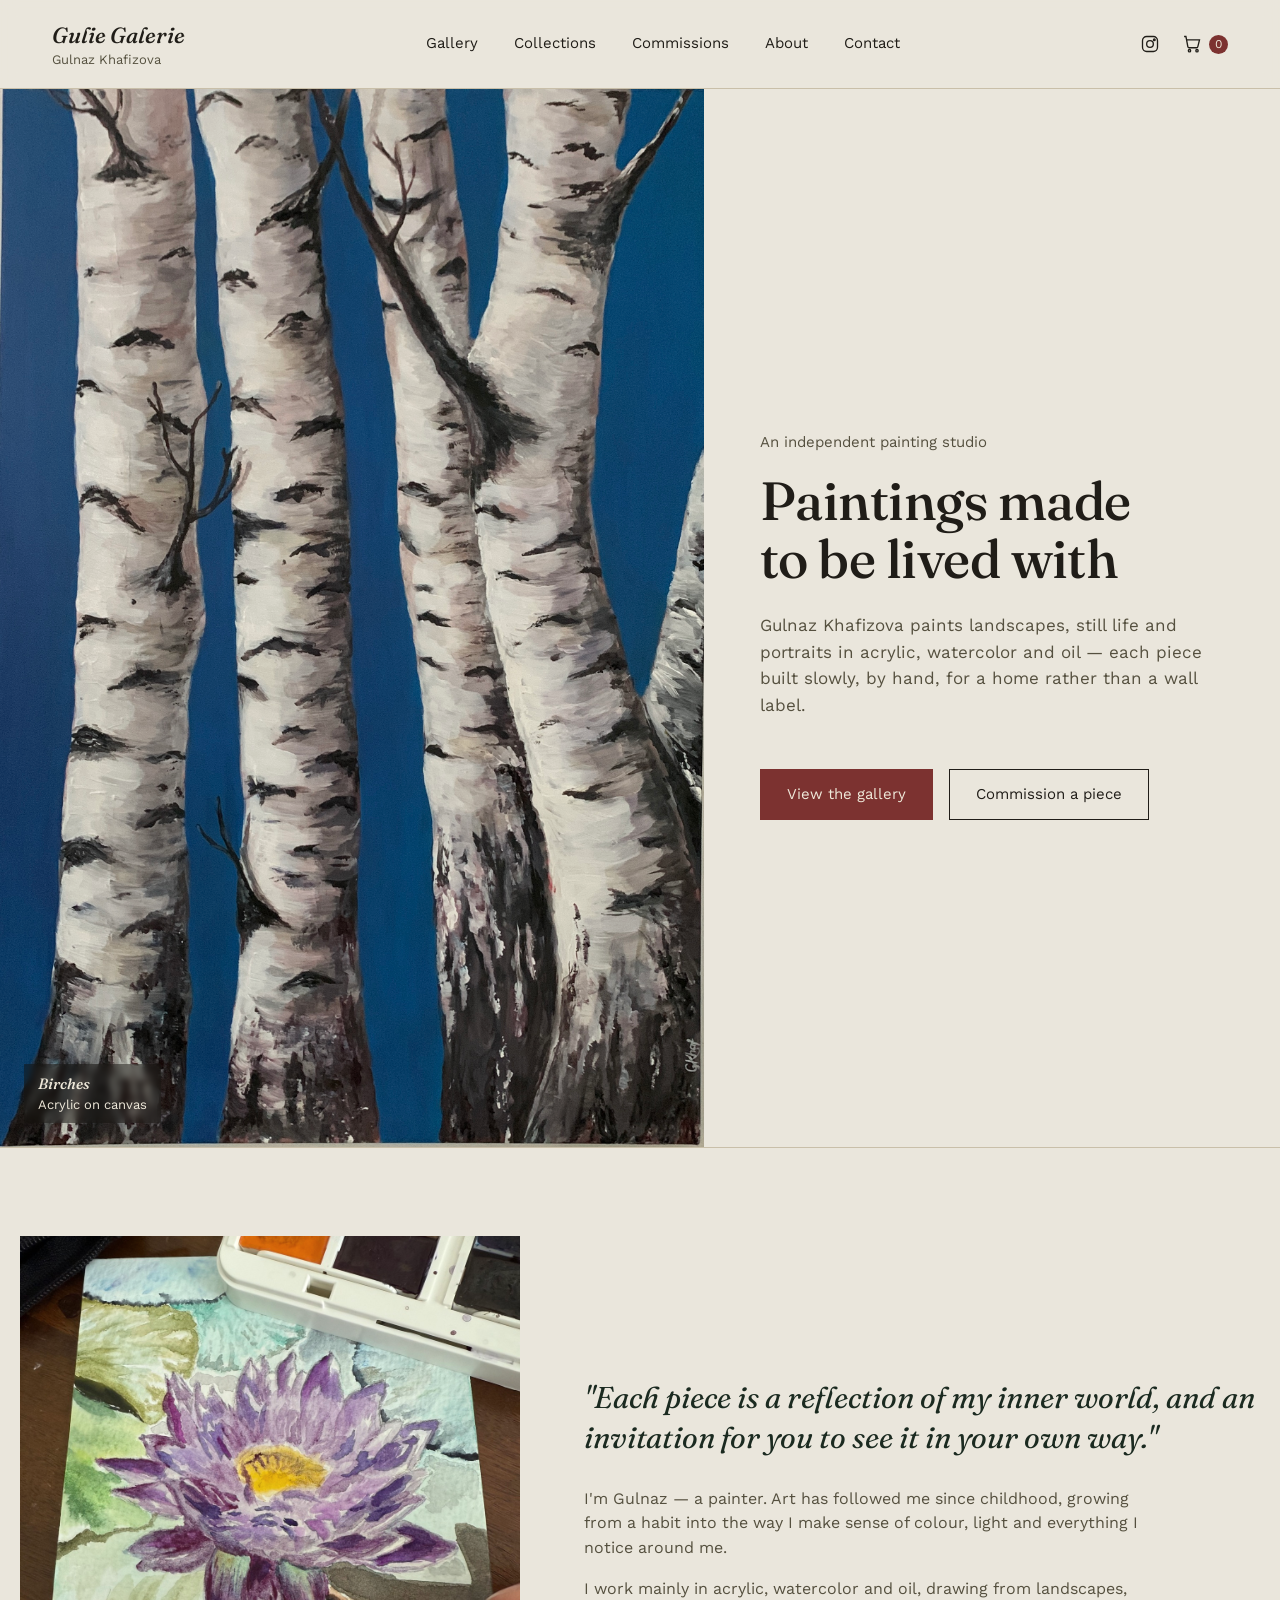
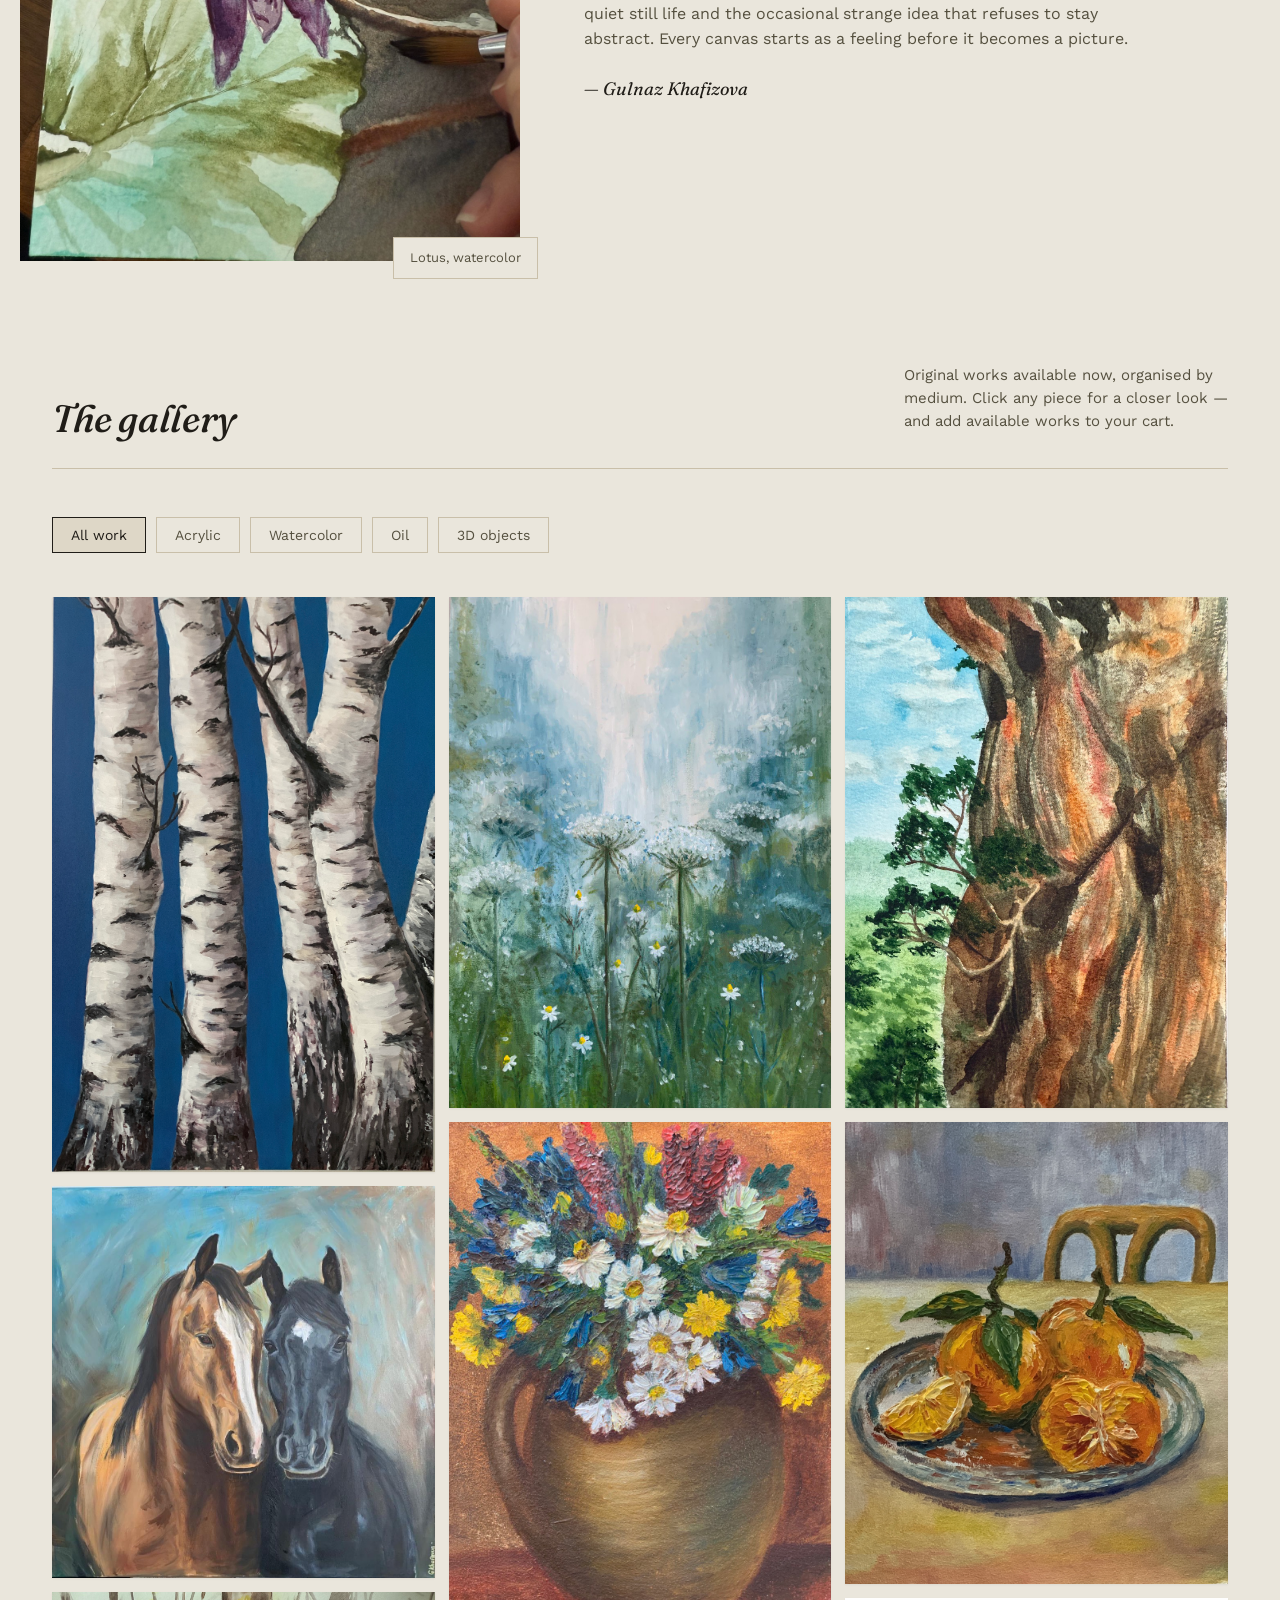
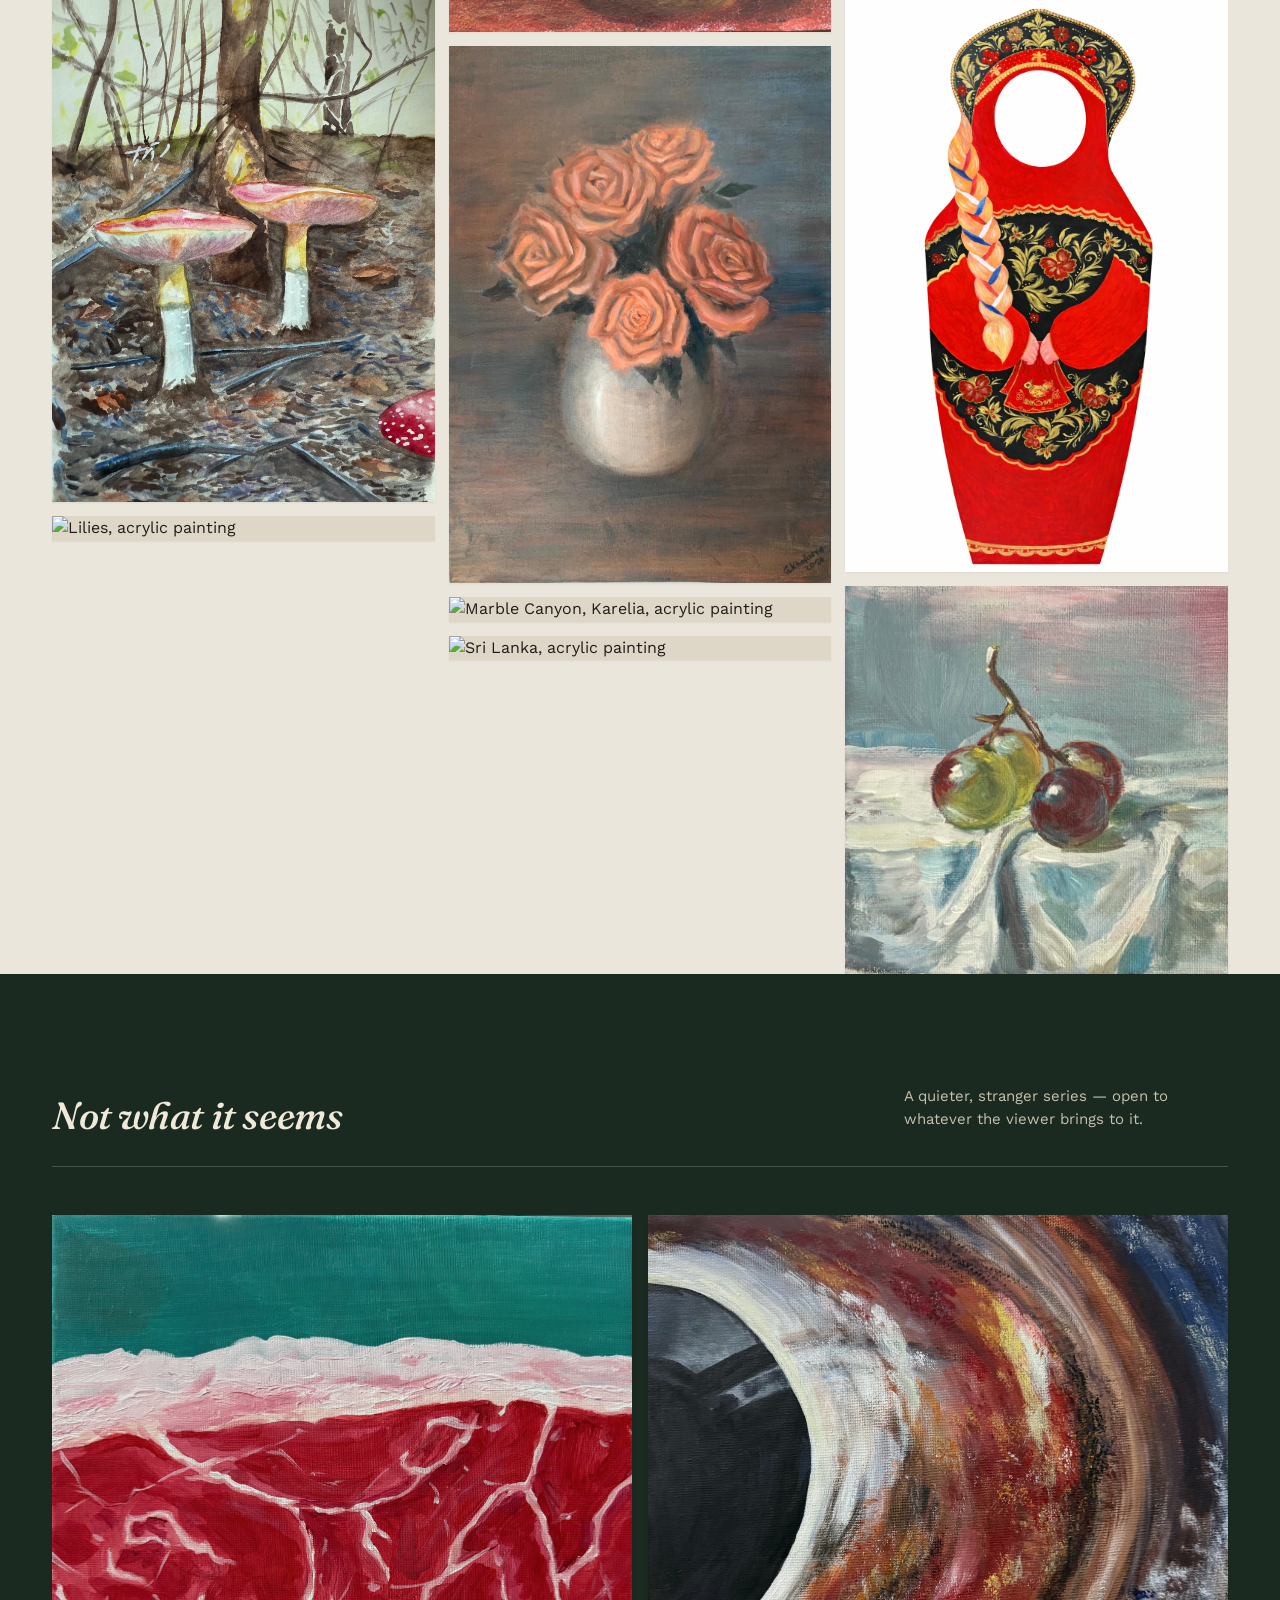
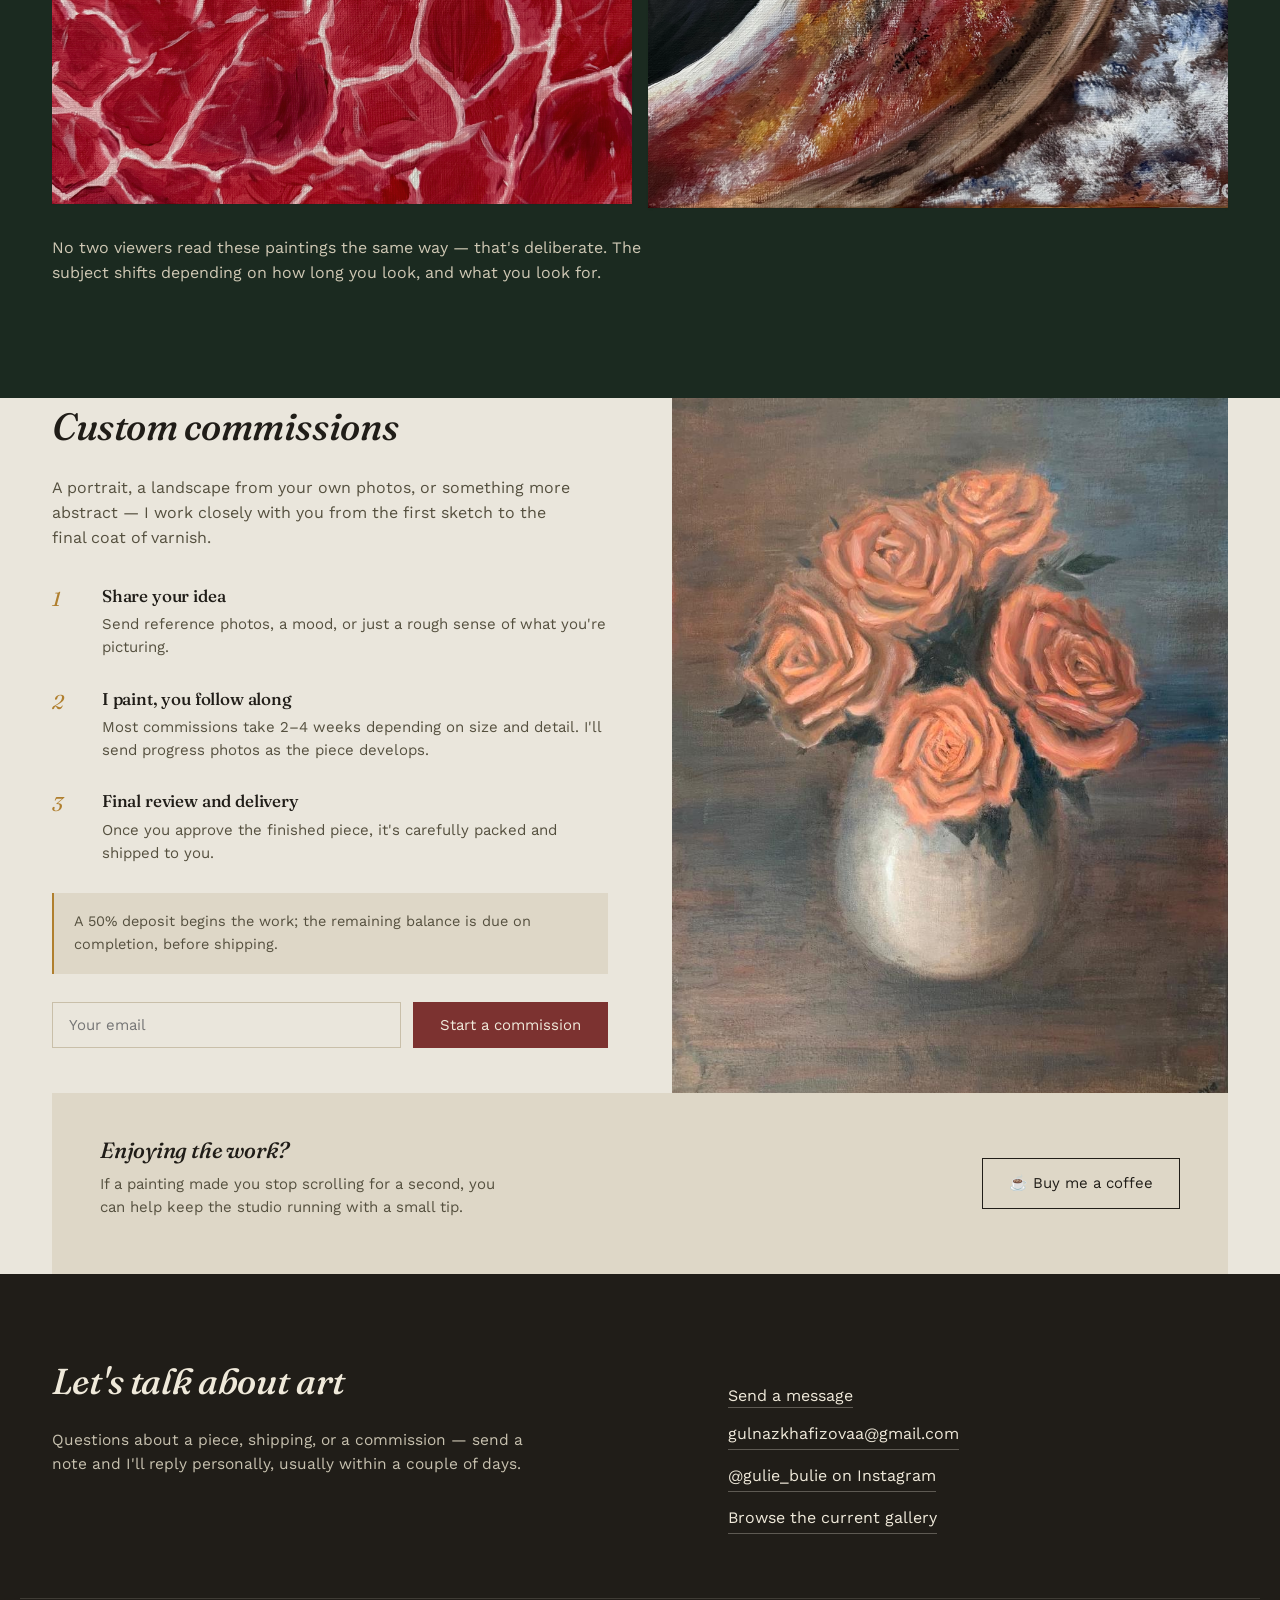
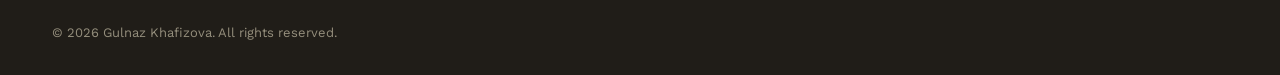
==== commit e1a61877: "Remove all Dubai/UAE location references Drop location from hero eyebrow, about text and footer; mov" ====
--- a/index.html
+++ b/index.html
@@ -547,7 +547,7 @@
     <div class="hero-label"><strong>Birches</strong>Acrylic on canvas</div>
   </div>
   <div class="hero-text">
-    <p class="hero-eyebrow">An independent studio in Dubai</p>
+    <p class="hero-eyebrow">An independent painting studio</p>
     <h1>Paintings made to be lived with</h1>
     <p class="lede">Gulnaz Khafizova paints landscapes, still life and portraits in acrylic, watercolor and oil — each piece built slowly, by hand, for a home rather than a wall label.</p>
     <div class="hero-ctas">
@@ -564,7 +564,7 @@
   </figure>
   <div class="about-copy">
     <p class="quote">"Each piece is a reflection of my inner world, and an invitation for you to see it in your own way."</p>
-    <p>I'm Gulnaz — a painter based in Dubai. Art has followed me since childhood, growing from a habit into the way I make sense of colour, light and everything I notice around me.</p>
+    <p>I'm Gulnaz — a painter. Art has followed me since childhood, growing from a habit into the way I make sense of colour, light and everything I notice around me.</p>
     <p>I work mainly in acrylic, watercolor and oil, drawing from landscapes, quiet still life and the occasional strange idea that refuses to stay abstract. Every canvas starts as a feeling before it becomes a picture.</p>
     <p class="signoff">— Gulnaz Khafizova</p>
   </div>
@@ -726,7 +726,6 @@
   </div>
   <div class="wrap footer-note">
     <span>© 2026 Gulnaz Khafizova. All rights reserved.</span>
-    <span>Dubai, UAE</span>
   </div>
 </footer>
 
@@ -763,7 +762,6 @@
         <label for="checkoutPhone">Phone</label>
         <div class="phone-group">
           <select id="countryCode" required>
-            <option value="+971">🇦🇪 +971</option>
             <option value="+1">🇺🇸 +1</option>
             <option value="+44">🇬🇧 +44</option>
             <option value="+7">🇷🇺 +7</option>
@@ -776,6 +774,7 @@
             <option value="+61">🇦🇺 +61</option>
             <option value="+966">🇸🇦 +966</option>
             <option value="+90">🇹🇷 +90</option>
+            <option value="+971">🇦🇪 +971</option>
           </select>
           <input type="tel" id="checkoutPhone" placeholder="123456789" pattern="[0-9]{7,15}" required>
         </div>
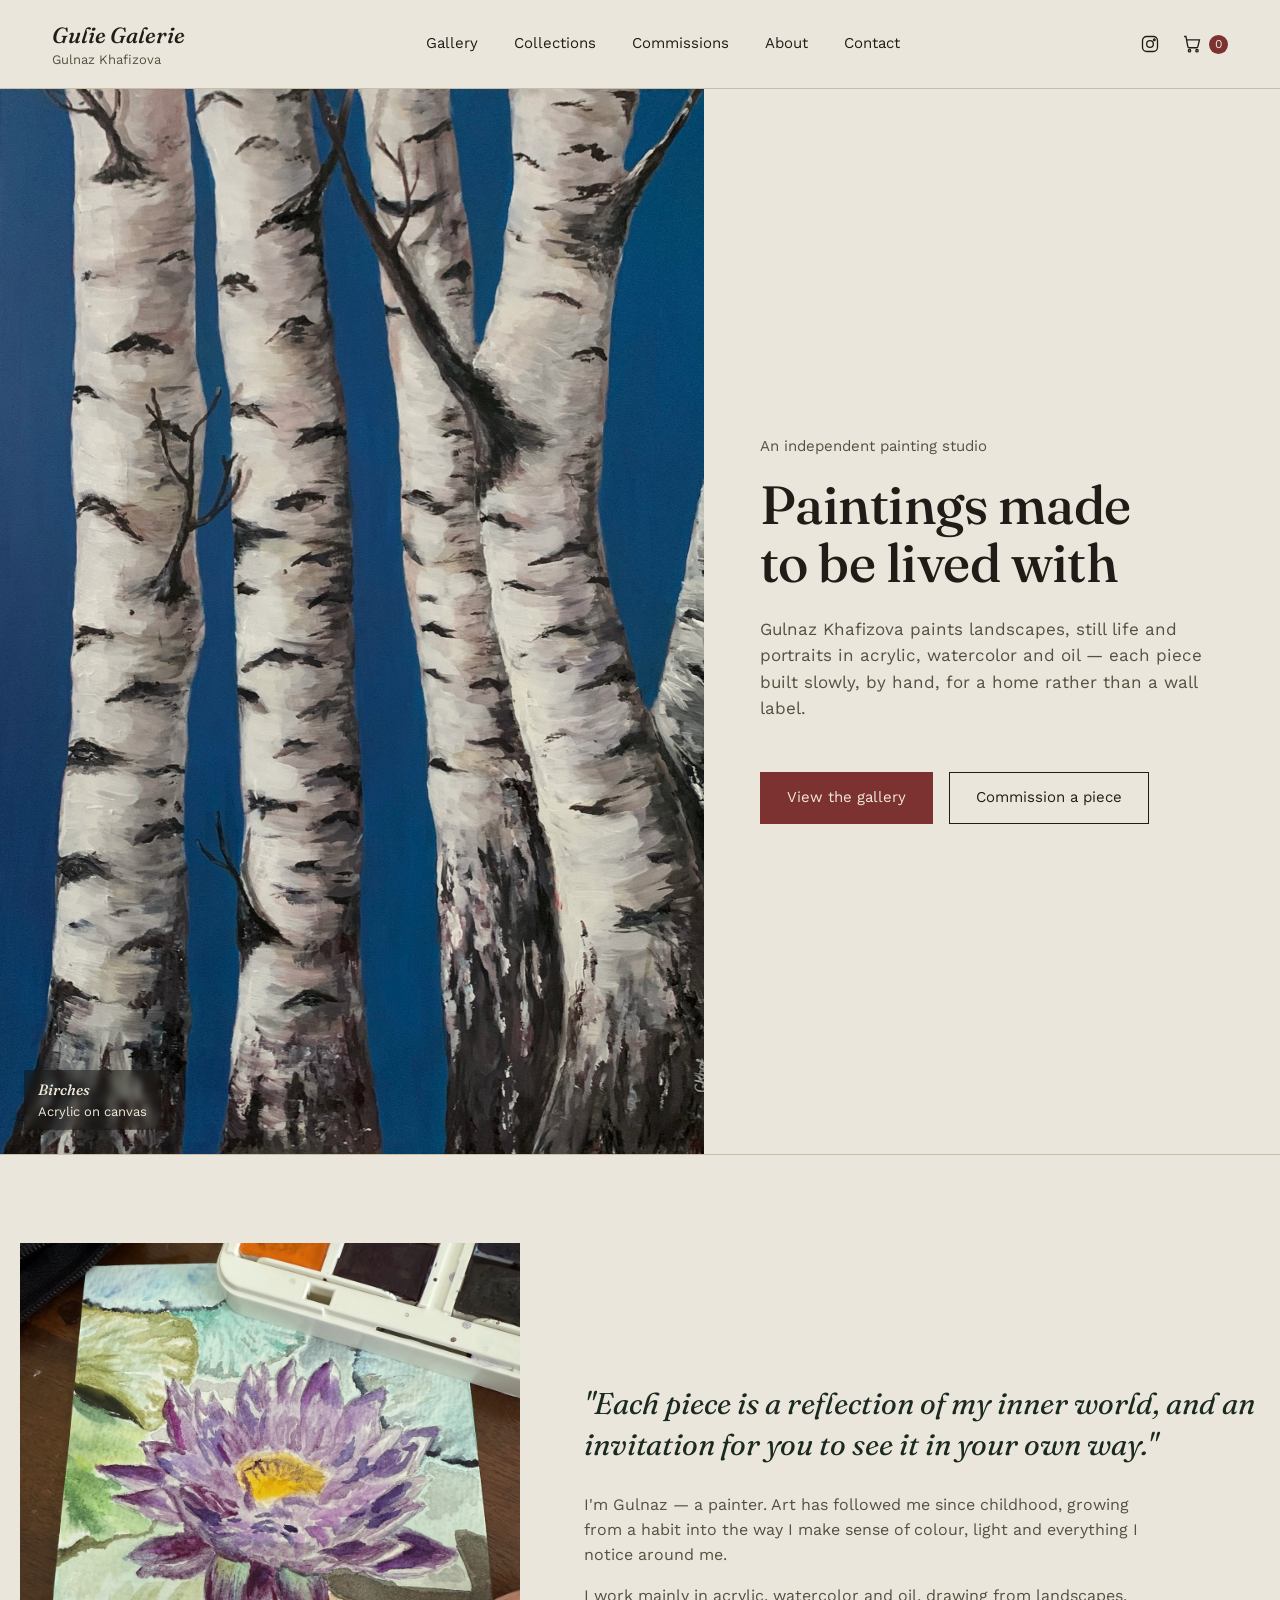
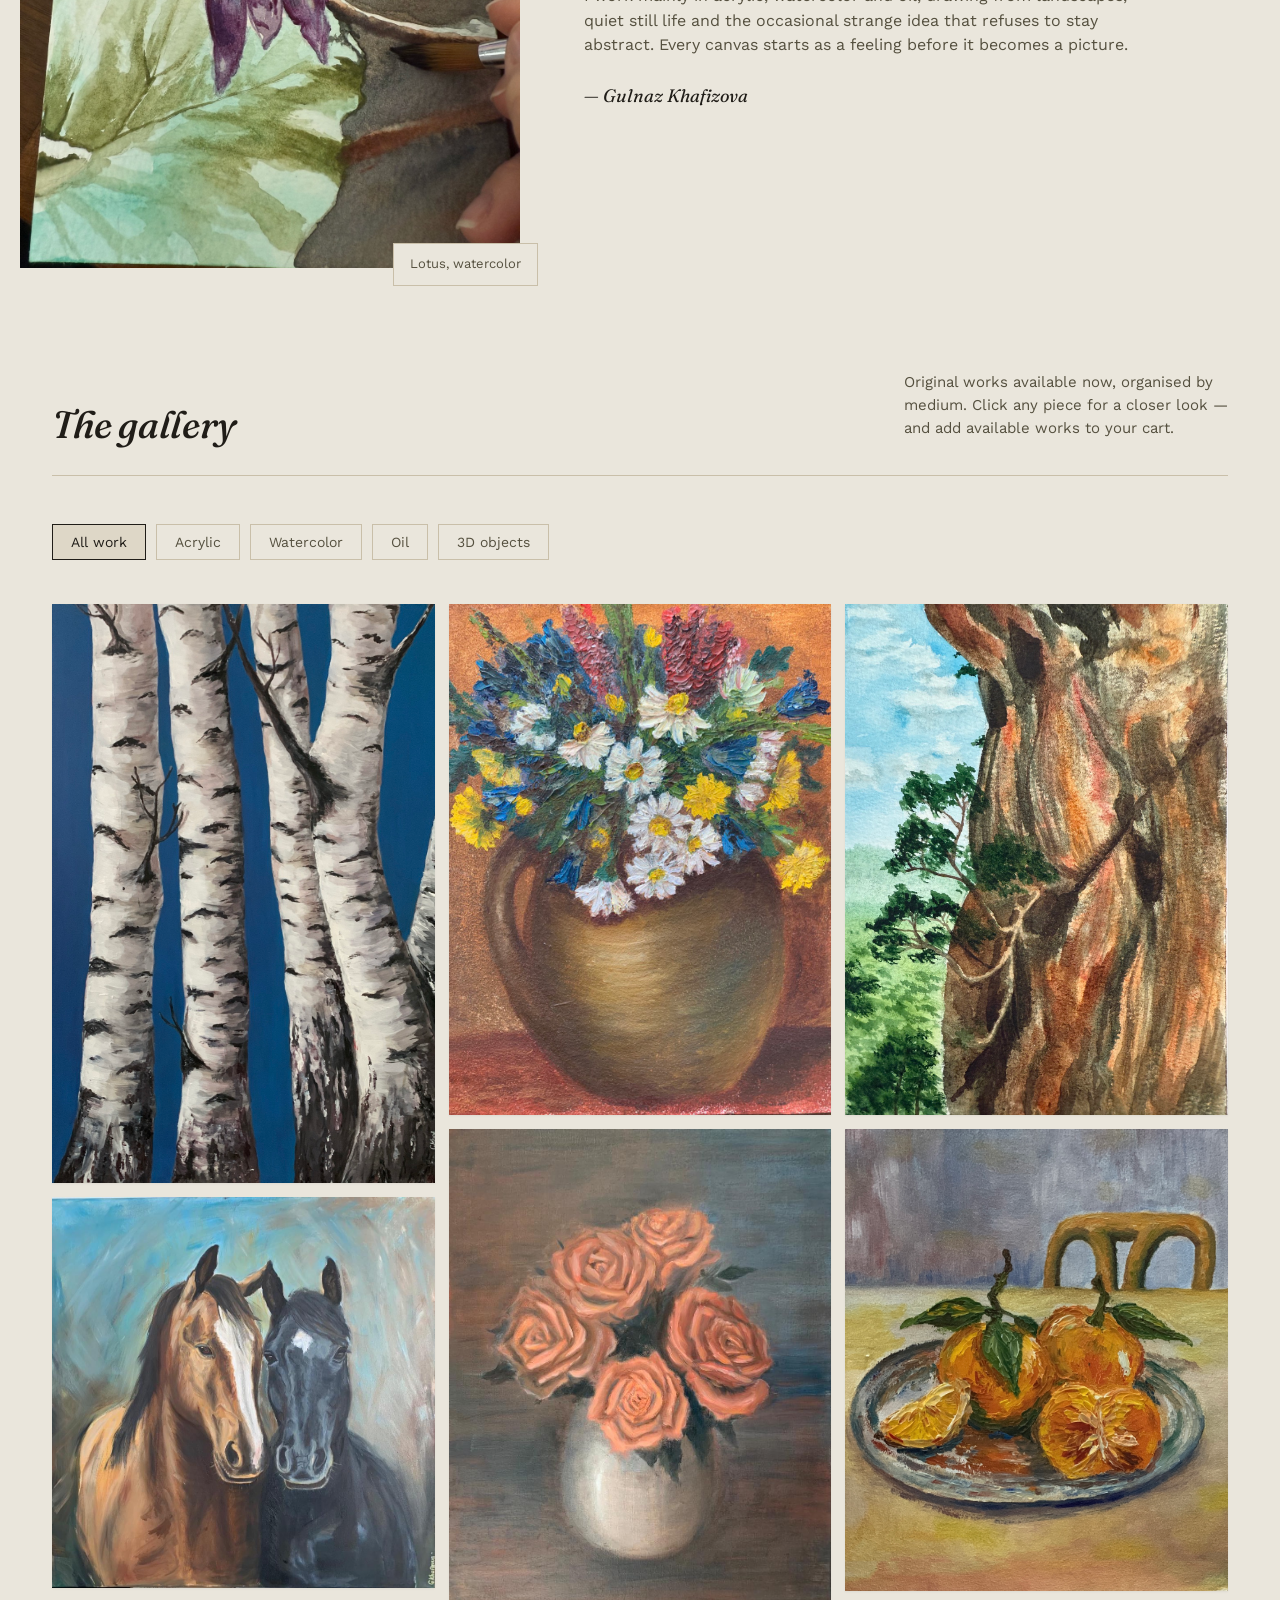
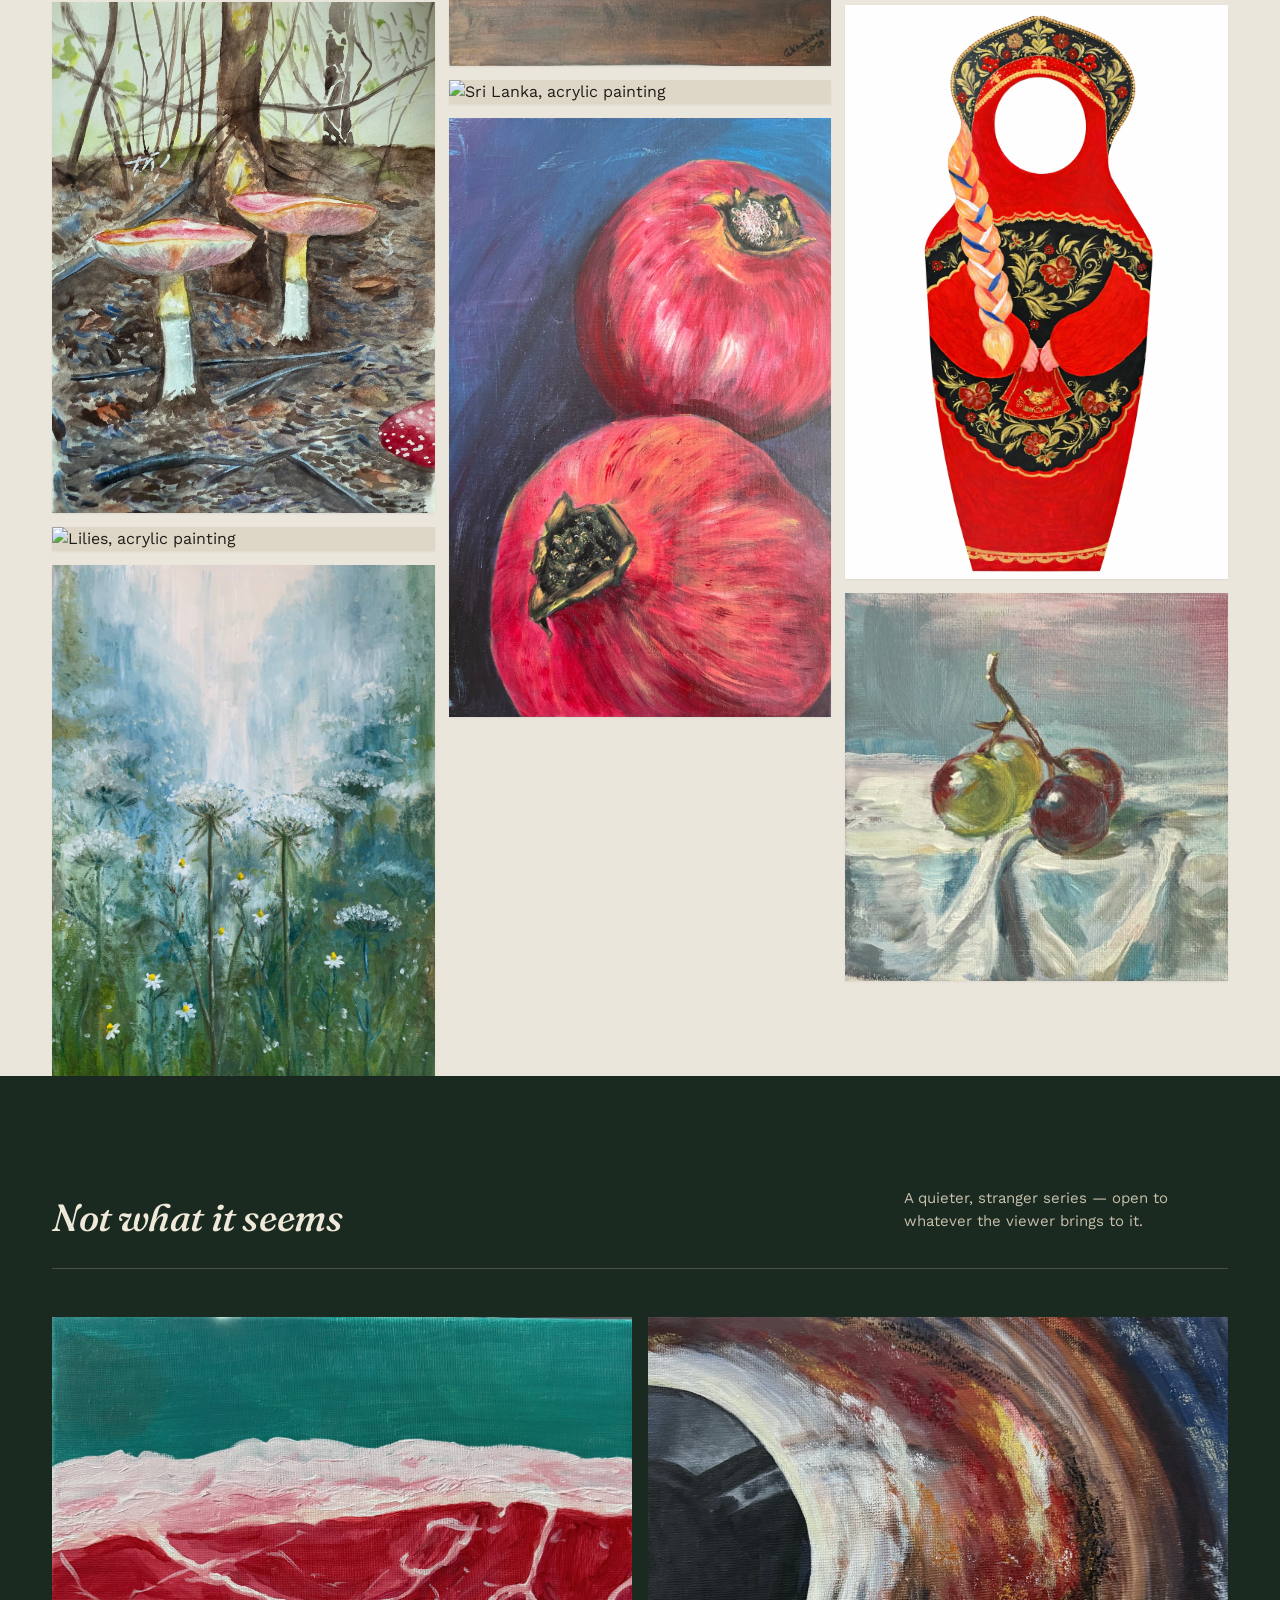
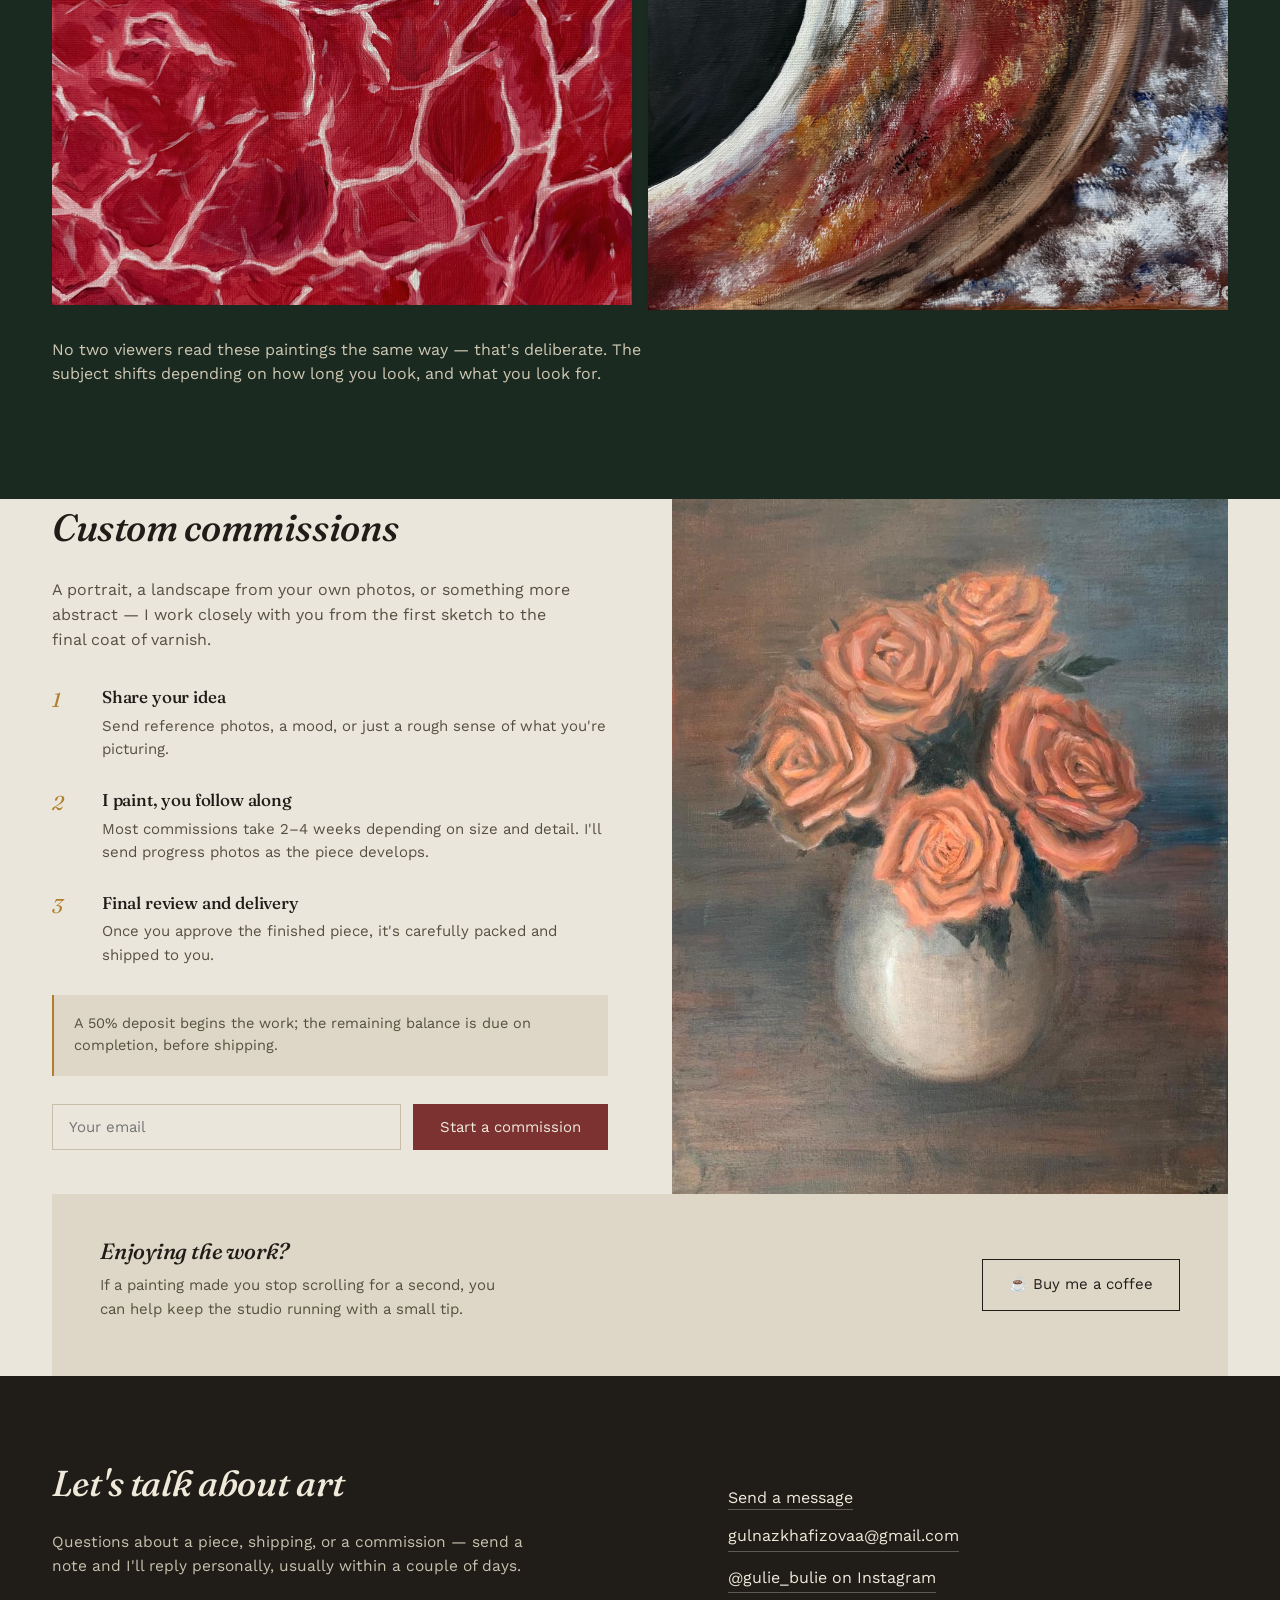
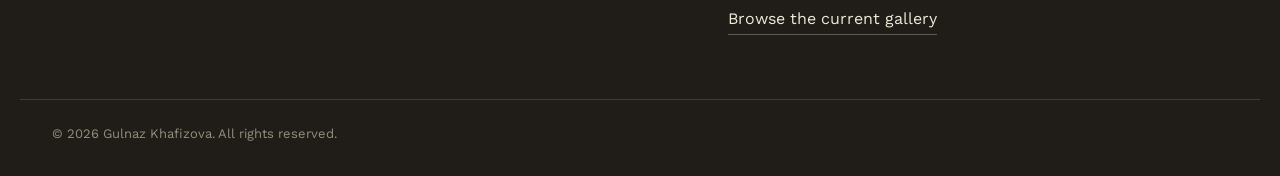
==== commit f20b5f0b: "Update gallery images: Birches1, add Two on a blue, remove Karelia - Replace Birches.jpg with Birche" ====
--- a/index.html
+++ b/index.html
@@ -16,14 +16,14 @@
 <meta property="og:url" content="https://gulnazkhafizova.github.io/guliegalerie/">
 <meta property="og:title" content="Gulnaz Khafizova - Contemporary Artist">
 <meta property="og:description" content="Explore original acrylic, watercolor, and oil paintings by contemporary artist Gulnaz Khafizova. Shop artworks and commission custom pieces.">
-<meta property="og:image" content="https://gulnazkhafizova.github.io/guliegalerie/images/Birches.jpg">
+<meta property="og:image" content="https://gulnazkhafizova.github.io/guliegalerie/images/Birches1.jpg">
 
 <!-- Twitter -->
 <meta name="twitter:card" content="summary_large_image">
 <meta name="twitter:url" content="https://gulnazkhafizova.github.io/guliegalerie/">
 <meta name="twitter:title" content="Gulnaz Khafizova - Contemporary Artist">
 <meta name="twitter:description" content="Explore original acrylic, watercolor, and oil paintings by contemporary artist Gulnaz Khafizova.">
-<meta name="twitter:image" content="https://gulnazkhafizova.github.io/guliegalerie/images/Birches.jpg">
+<meta name="twitter:image" content="https://gulnazkhafizova.github.io/guliegalerie/images/Birches1.jpg">
 
 <!-- Favicon -->
 <link rel="icon" type="image/x-icon" href="favicon.ico">
@@ -543,7 +543,7 @@
 
 <section class="hero" style="padding:0;">
   <div class="hero-image">
-    <img src="images/Birches.jpg" alt="Birches, an acrylic landscape painting by Gulnaz Khafizova">
+    <img src="images/Birches1.jpg" alt="Birches, an acrylic landscape painting by Gulnaz Khafizova">
     <div class="hero-label"><strong>Birches</strong>Acrylic on canvas</div>
   </div>
   <div class="hero-text">
@@ -586,8 +586,8 @@
 
   <div class="gallery-grid" id="galleryGrid">
 
-    <div class="art-card" data-cat="acrylic" data-id="1" data-title="Birches" data-medium="Acrylic on canvas" data-price="$355" data-img="images/Birches.jpg">
-      <img src="images/Birches.jpg" alt="Birches, acrylic painting">
+    <div class="art-card" data-cat="acrylic" data-id="1" data-title="Birches" data-medium="Acrylic on canvas" data-price="$355" data-img="images/Birches1.jpg">
+      <img src="images/Birches1.jpg" alt="Birches, acrylic painting">
       <div class="cap"><h4>Birches</h4><p class="meta">Acrylic on canvas · $355</p></div>
     </div>
 
@@ -621,14 +621,14 @@
       <div class="cap"><h4>Roses</h4><p class="meta">Oil on canvas</p></div>
     </div>
 
-    <div class="art-card" data-cat="acrylic" data-id="12" data-title="Marble Canyon, Karelia" data-medium="Acrylic on canvas" data-price="$200" data-img="images/MarbleCanyonKarelia.jpg">
-      <img src="images/MarbleCanyonKarelia.jpg" alt="Marble Canyon, Karelia, acrylic painting">
-      <div class="cap"><h4>Marble Canyon, Karelia</h4><p class="meta">Acrylic on canvas · $200</p></div>
-    </div>
-
     <div class="art-card" data-cat="acrylic" data-id="11" data-title="Sri Lanka" data-medium="Acrylic on canvas" data-price="$130" data-img="images/SriLanka.jpg">
       <img src="images/SriLanka.jpg" alt="Sri Lanka, acrylic painting">
       <div class="cap"><h4>Sri Lanka</h4><p class="meta">Acrylic on canvas · $130</p></div>
+    </div>
+
+    <div class="art-card" data-cat="acrylic" data-id="15" data-title="Two on a blue" data-medium="Acrylic on canvas" data-price="$300" data-img="images/Twoonablue.jpg">
+      <img src="images/Twoonablue.jpg" alt="Two on a blue, acrylic painting">
+      <div class="cap"><h4>Two on a blue</h4><p class="meta">Acrylic on canvas · $300</p></div>
     </div>
 
     
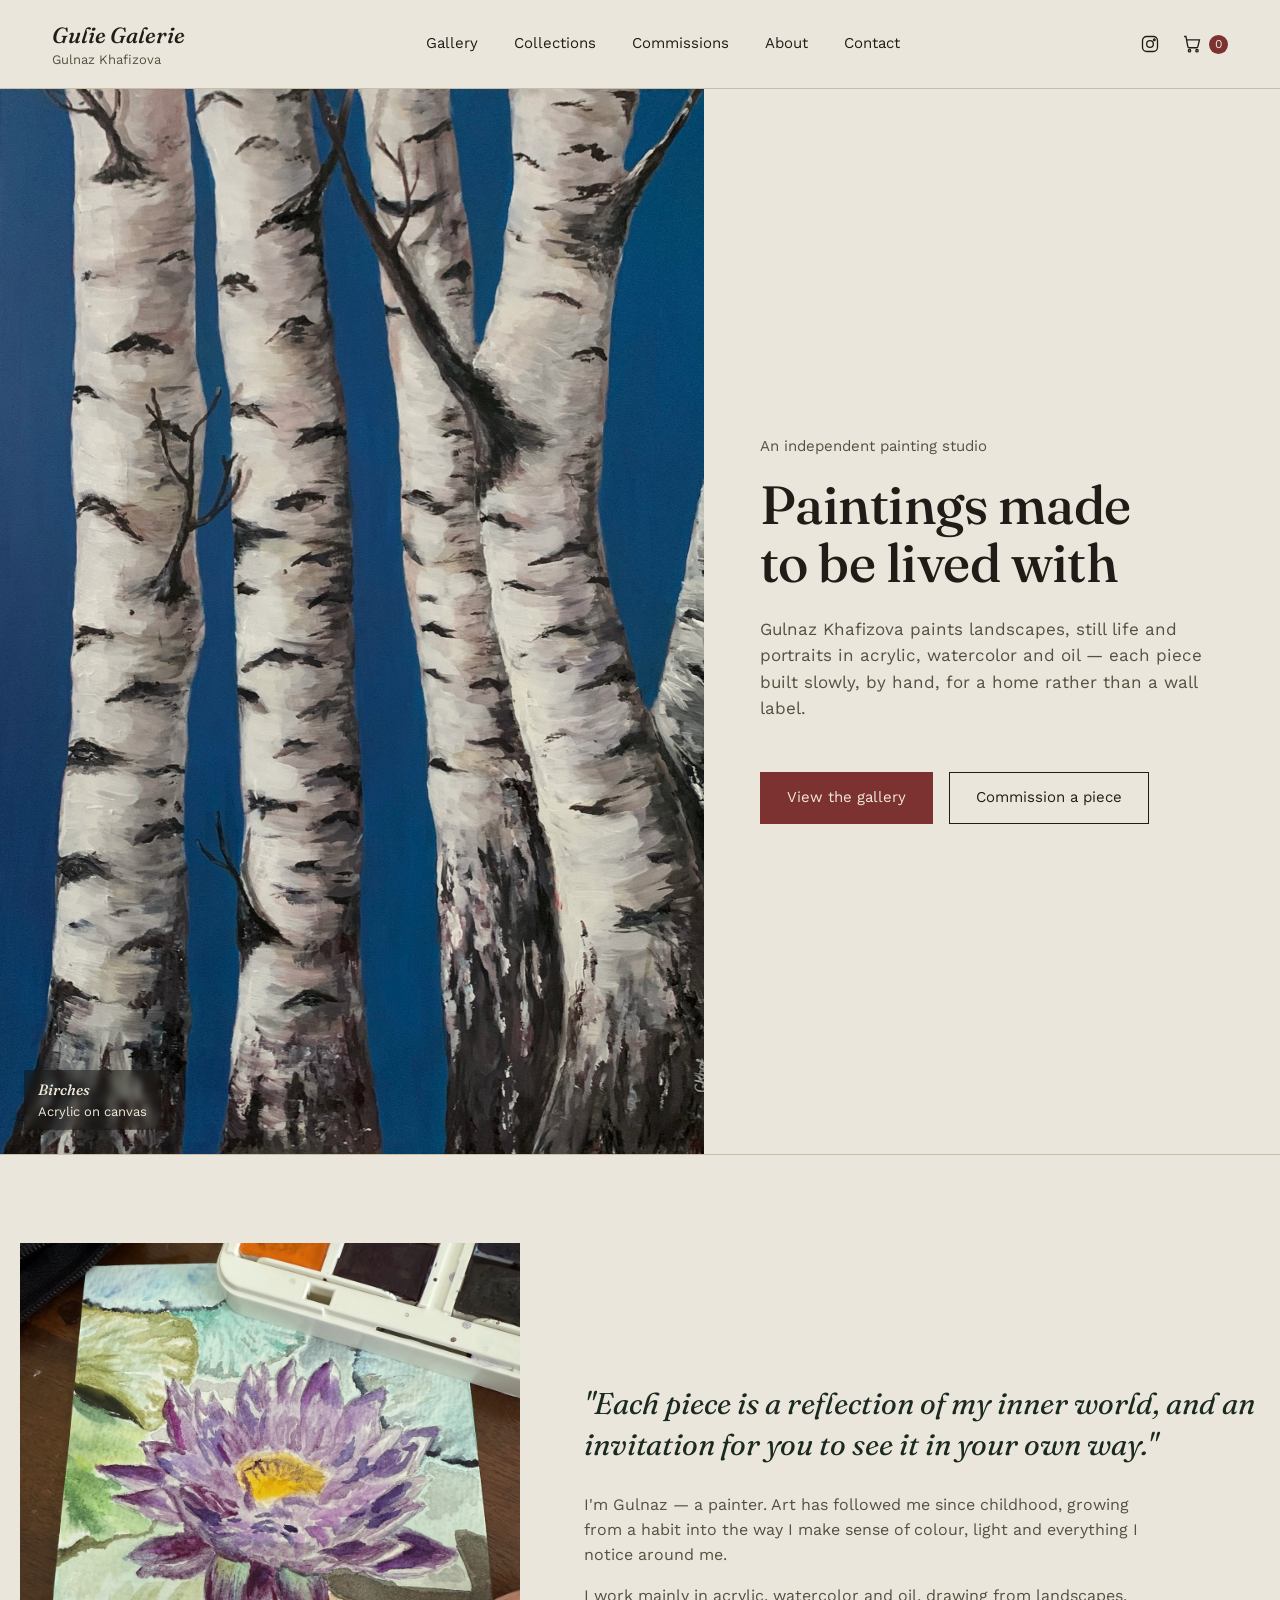
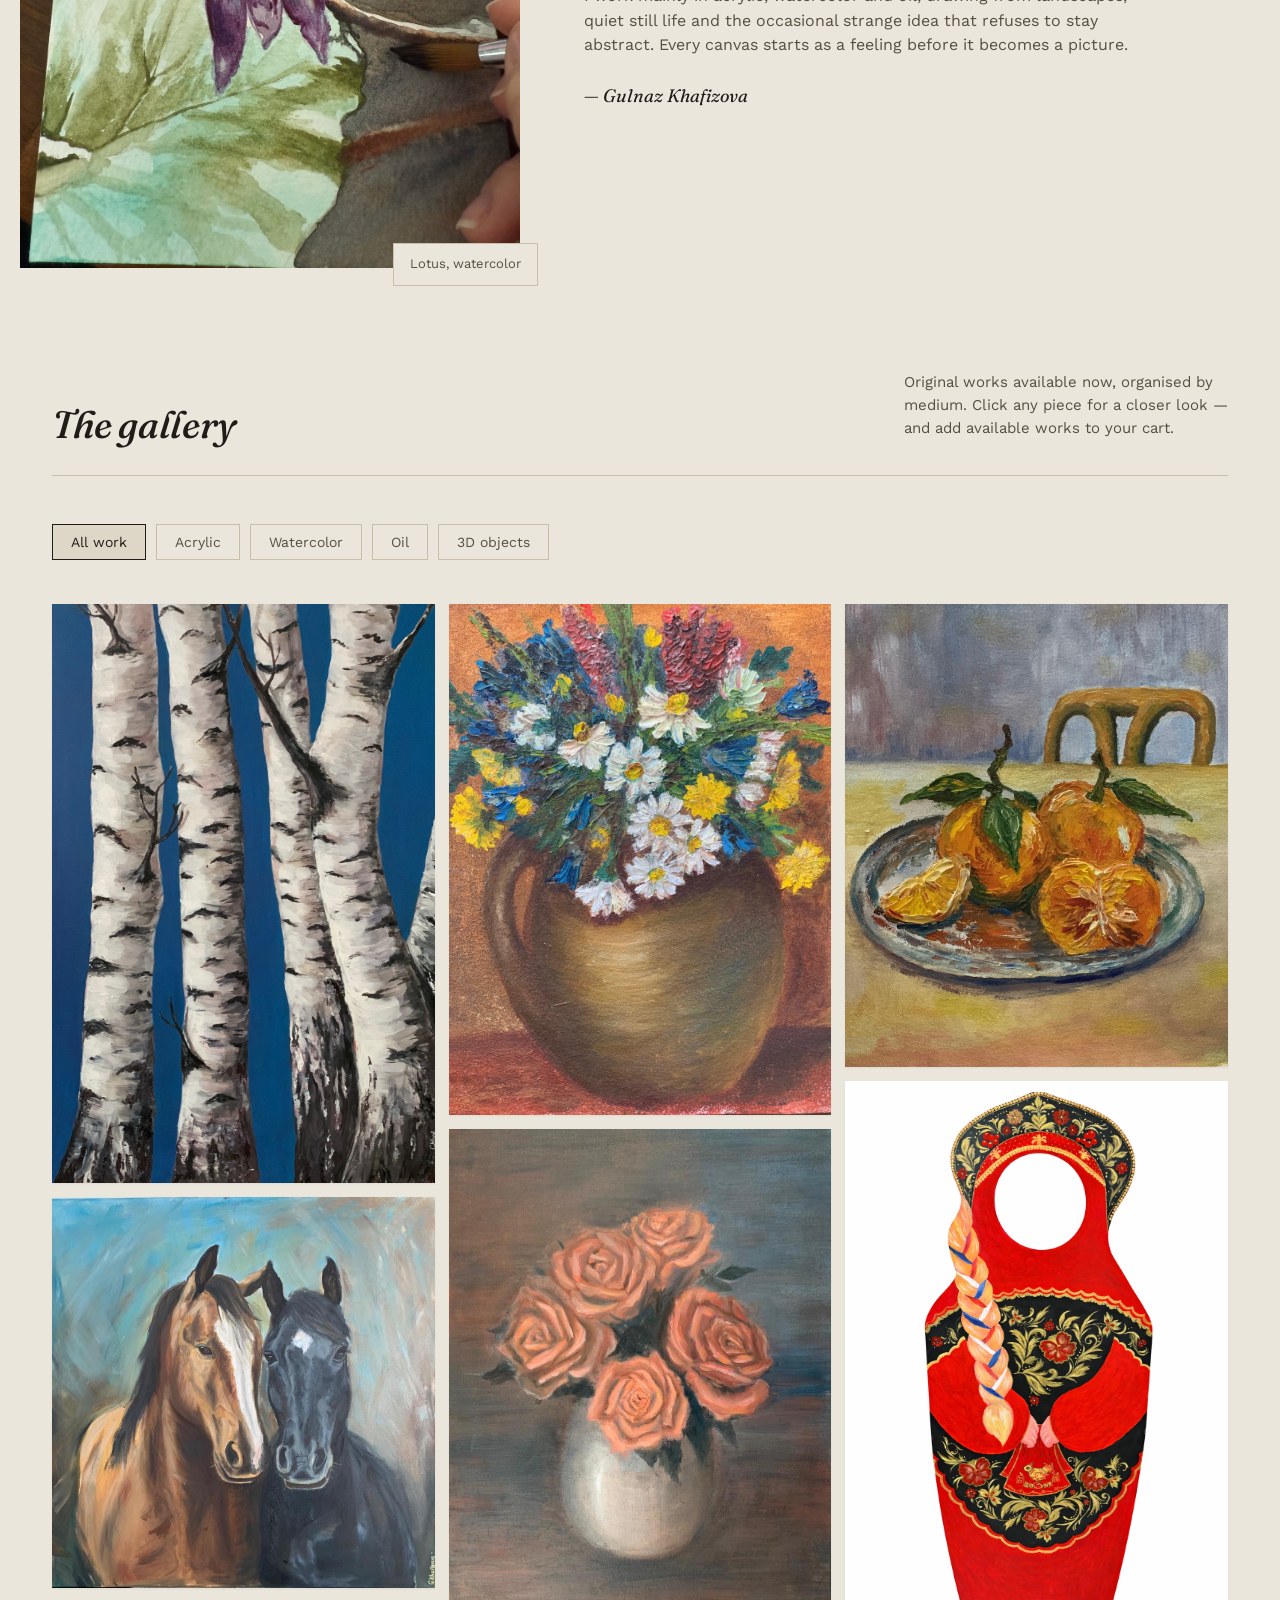
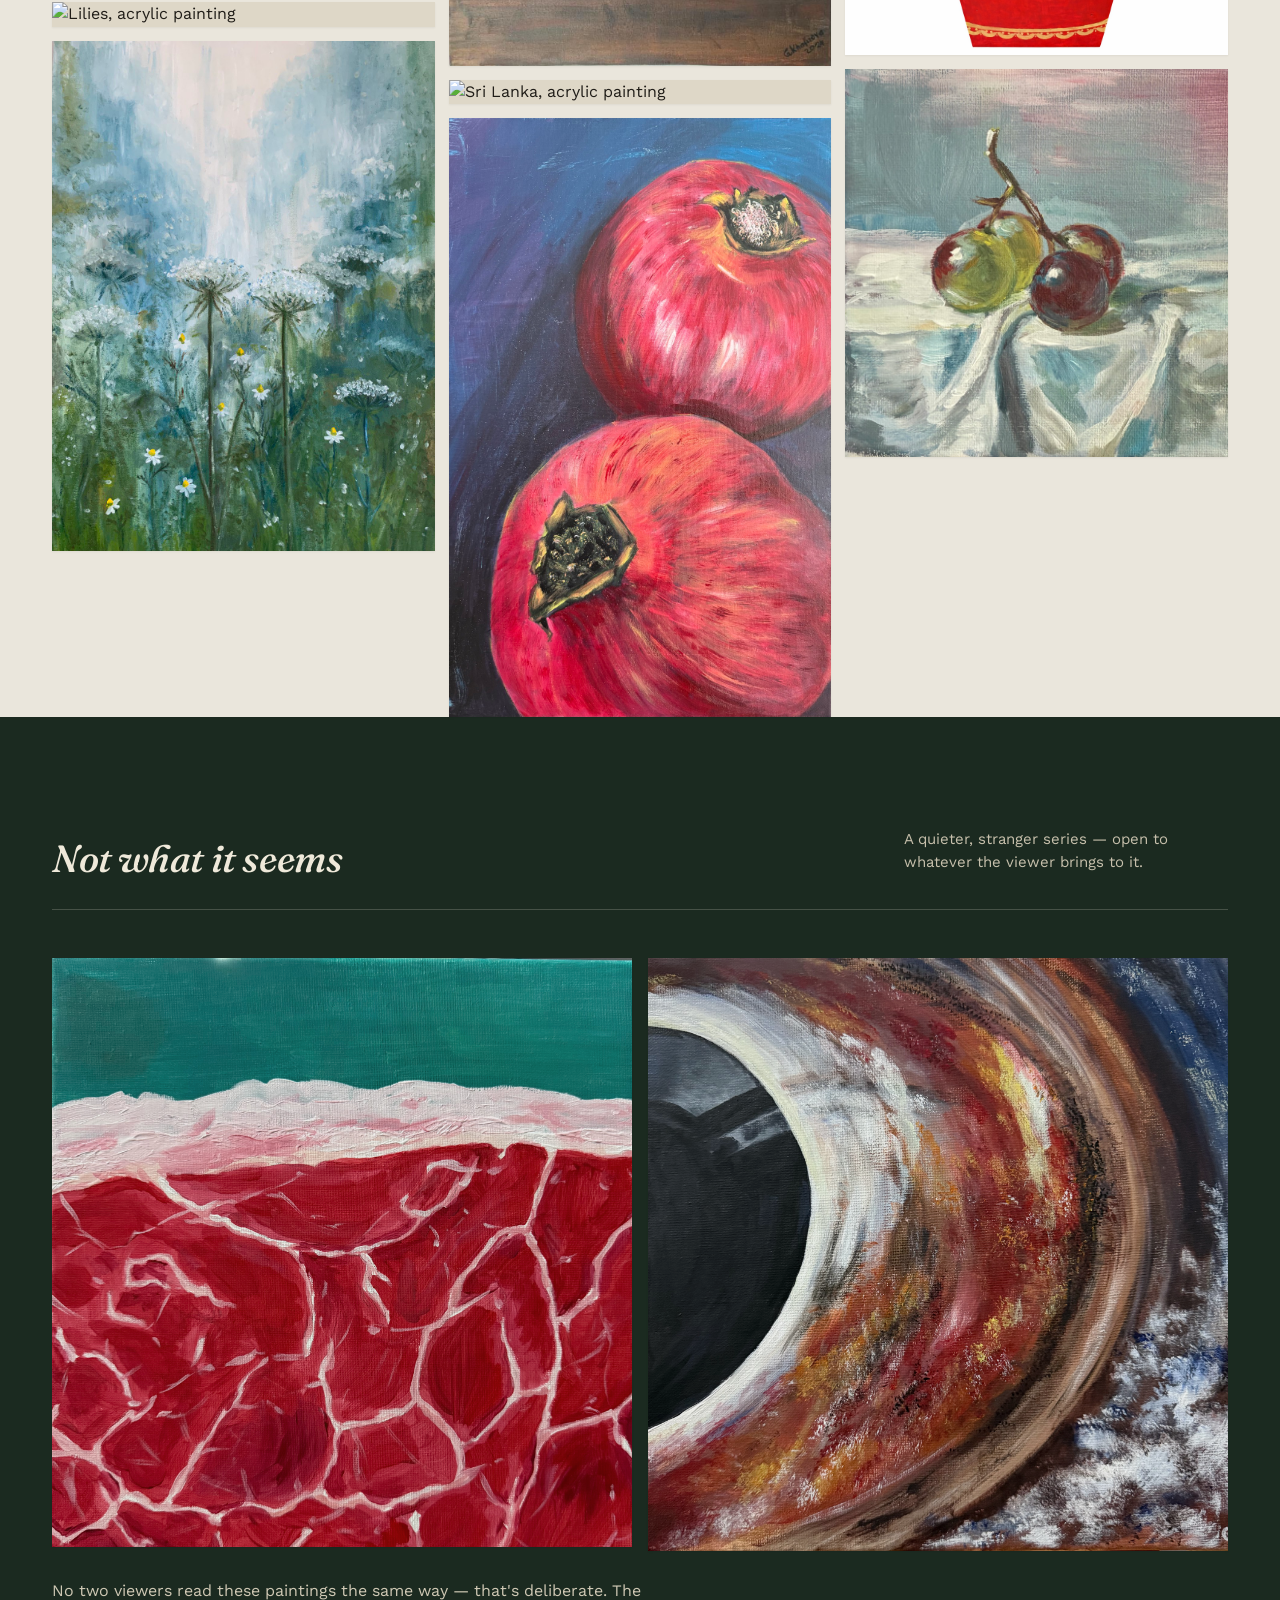
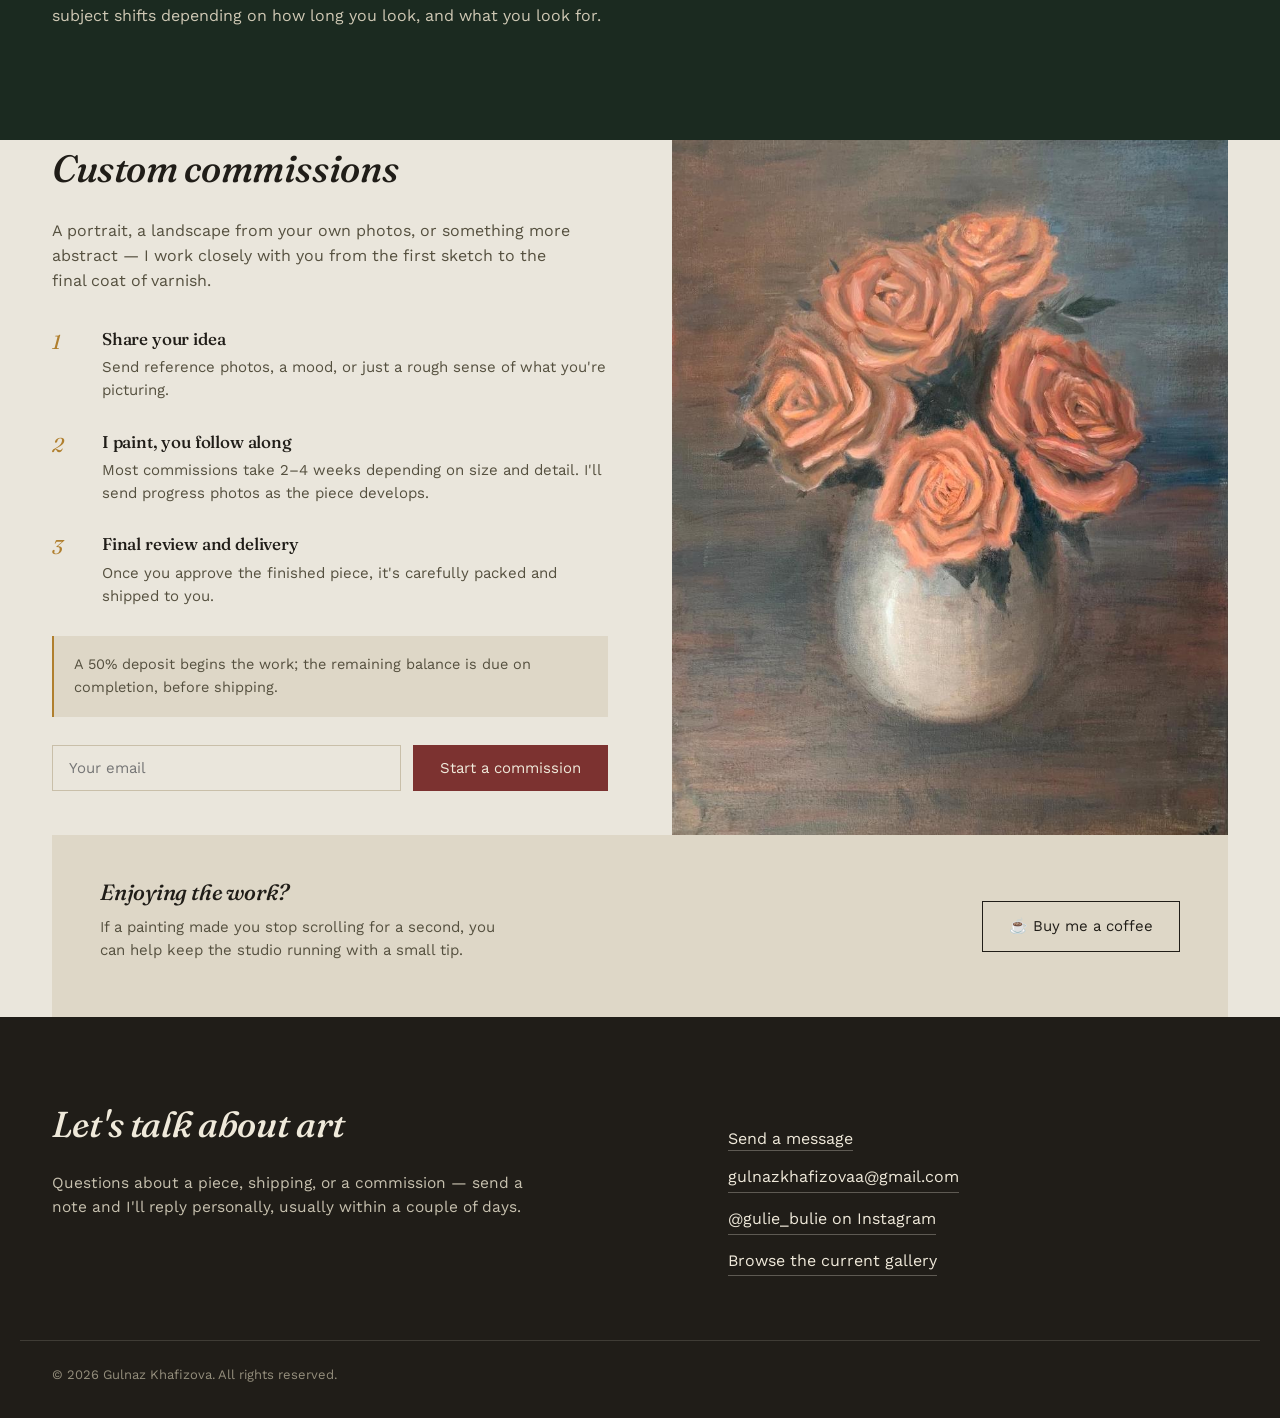
==== commit 2f0a76e0: "Bouquet/Tangerines now Oil on cardboard; hide watercolor from All work - Change medium label of Bouq" ====
--- a/index.html
+++ b/index.html
@@ -596,7 +596,7 @@
       <div class="cap"><h4>Horses</h4><p class="meta">Oil on canvas · $550</p></div>
     </div>
 
-    <div class="art-card" data-cat="watercolor" data-title="Deep in the Forest" data-medium="Watercolor" data-price="Price on request" data-img="images/Deep_in_the_forest.JPG">
+    <div class="art-card hidden-item" data-hide-in-all data-cat="watercolor" data-title="Deep in the Forest" data-medium="Watercolor" data-price="Price on request" data-img="images/Deep_in_the_forest.JPG">
       <img src="images/Deep_in_the_forest.JPG" alt="Deep in the Forest, watercolor painting">
       <div class="cap"><h4>Deep in the Forest</h4><p class="meta">Watercolor</p></div>
     </div>
@@ -611,9 +611,9 @@
       <div class="cap"><h4>Fresh Air</h4><p class="meta">Oil on canvas · $250</p></div>
     </div>
 
-    <div class="art-card" data-cat="oil" data-title="Bouquet" data-medium="Oil on canvas" data-price="Price on request" data-img="images/honey_fields_gift.jpg">
+    <div class="art-card" data-cat="oil" data-title="Bouquet" data-medium="Oil on cardboard" data-price="Price on request" data-img="images/honey_fields_gift.jpg">
       <img src="images/honey_fields_gift.jpg" alt="Bouquet, oil painting">
-      <div class="cap"><h4>Bouquet</h4><p class="meta">Oil on canvas</p></div>
+      <div class="cap"><h4>Bouquet</h4><p class="meta">Oil on cardboard</p></div>
     </div>
 
     <div class="art-card" data-cat="oil" data-title="Roses" data-medium="Oil on canvas" data-price="Price on request" data-img="images/roses.jpeg">
@@ -632,14 +632,14 @@
     </div>
 
     
-    <div class="art-card" data-cat="watercolor" data-title="Sri Lankan Rock" data-medium="Watercolor" data-price="Price on request" data-img="images/SriLankanRock.jpg">
+    <div class="art-card hidden-item" data-hide-in-all data-cat="watercolor" data-title="Sri Lankan Rock" data-medium="Watercolor" data-price="Price on request" data-img="images/SriLankanRock.jpg">
       <img src="images/SriLankanRock.jpg" alt="Sri Lankan Rock, watercolor painting">
       <div class="cap"><h4>Sri Lankan Rock</h4><p class="meta">Watercolor</p></div>
     </div>
 
-    <div class="art-card" data-cat="oil" data-title="Tangerines" data-medium="Oil on canvas" data-price="Price on request" data-img="images/Tangerines.jpg">
+    <div class="art-card" data-cat="oil" data-title="Tangerines" data-medium="Oil on cardboard" data-price="Price on request" data-img="images/Tangerines.jpg">
       <img src="images/Tangerines.jpg" alt="Tangerines, oil painting">
-      <div class="cap"><h4>Tangerines</h4><p class="meta">Oil on canvas</p></div>
+      <div class="cap"><h4>Tangerines</h4><p class="meta">Oil on cardboard</p></div>
     </div>
 
     <div class="art-card" data-cat="3d" data-title="Matryoshka" data-medium="Mixed media, 3D object" data-price="Price on request" data-img="images/3Dmatreshka_01.jpg">
@@ -868,7 +868,10 @@
       btn.classList.add('active');
       const f = btn.dataset.filter;
       galleryCards.forEach(card => {
-        card.classList.toggle('hidden-item', f !== 'all' && card.dataset.cat !== f);
+        const hide = f === 'all'
+          ? card.hasAttribute('data-hide-in-all')   // "All work" hides opted-out cards (watercolor)
+          : card.dataset.cat !== f;
+        card.classList.toggle('hidden-item', hide);
       });
     });
   });
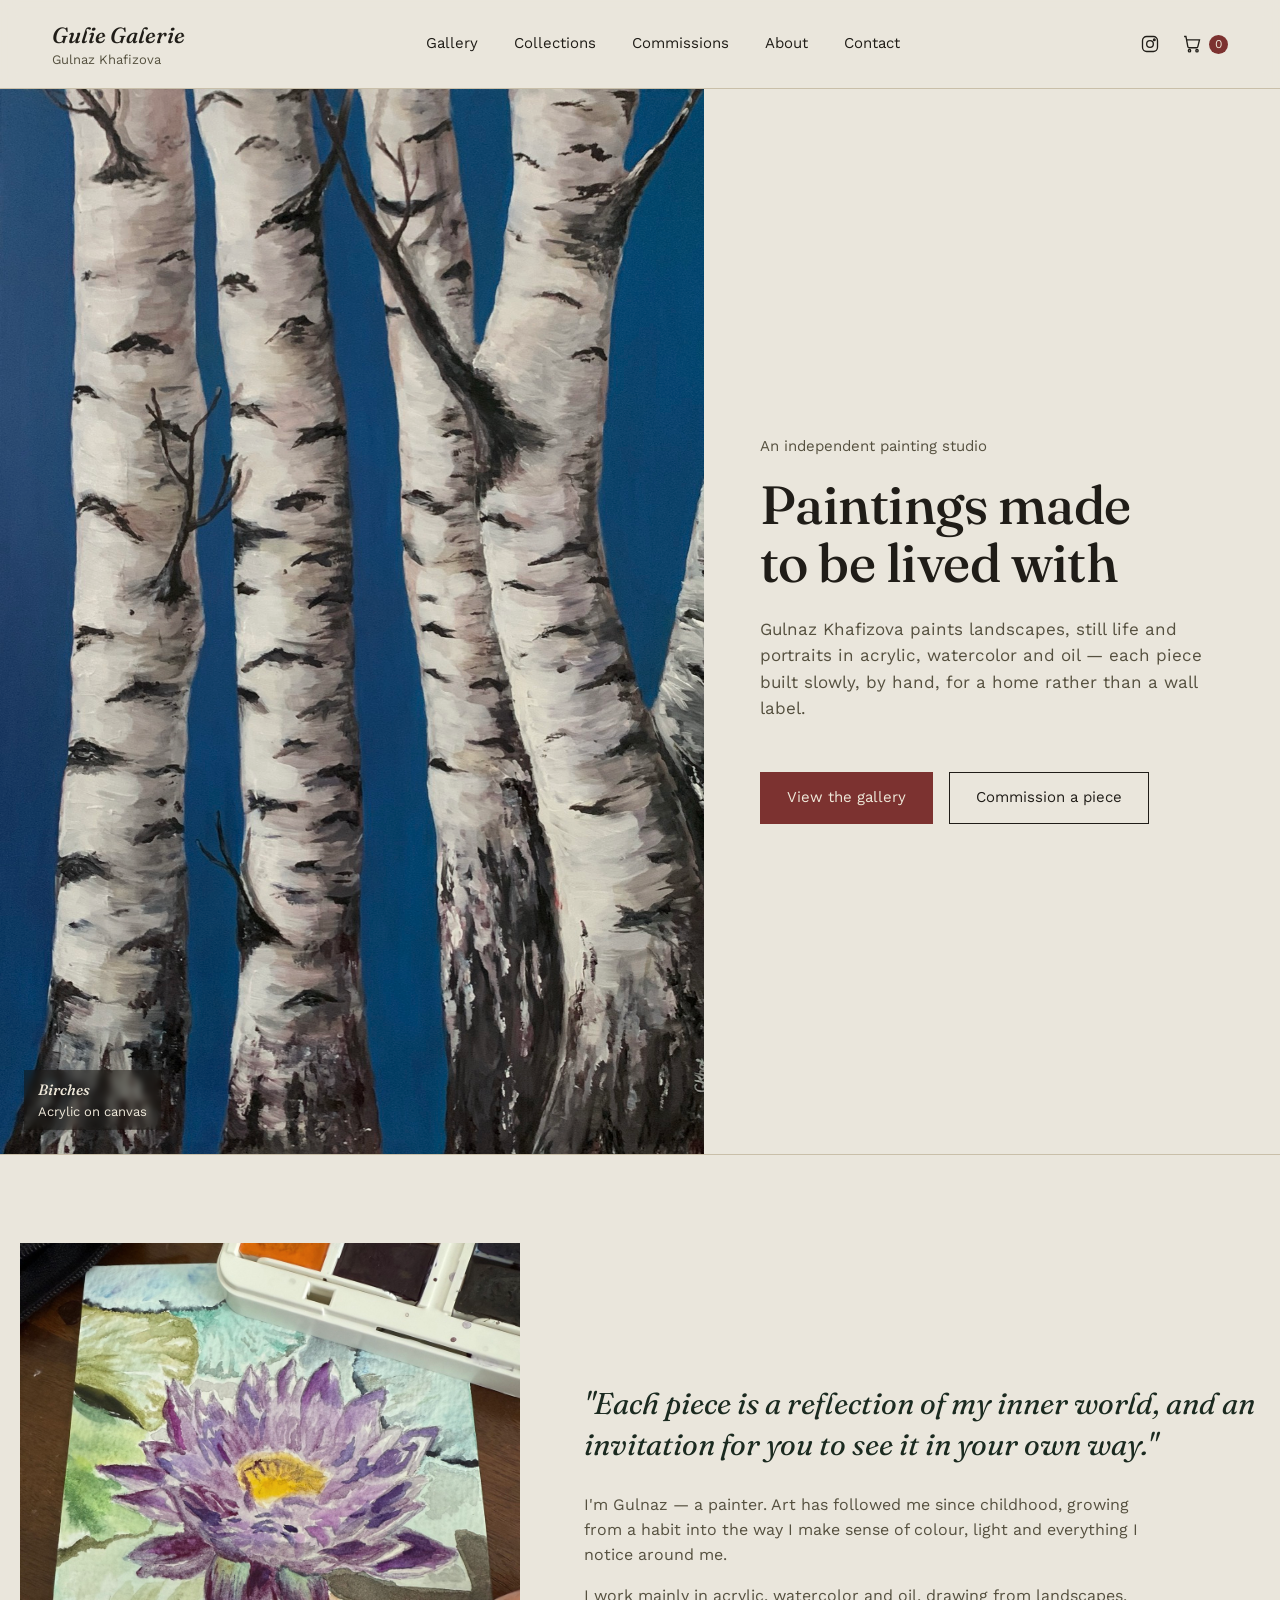
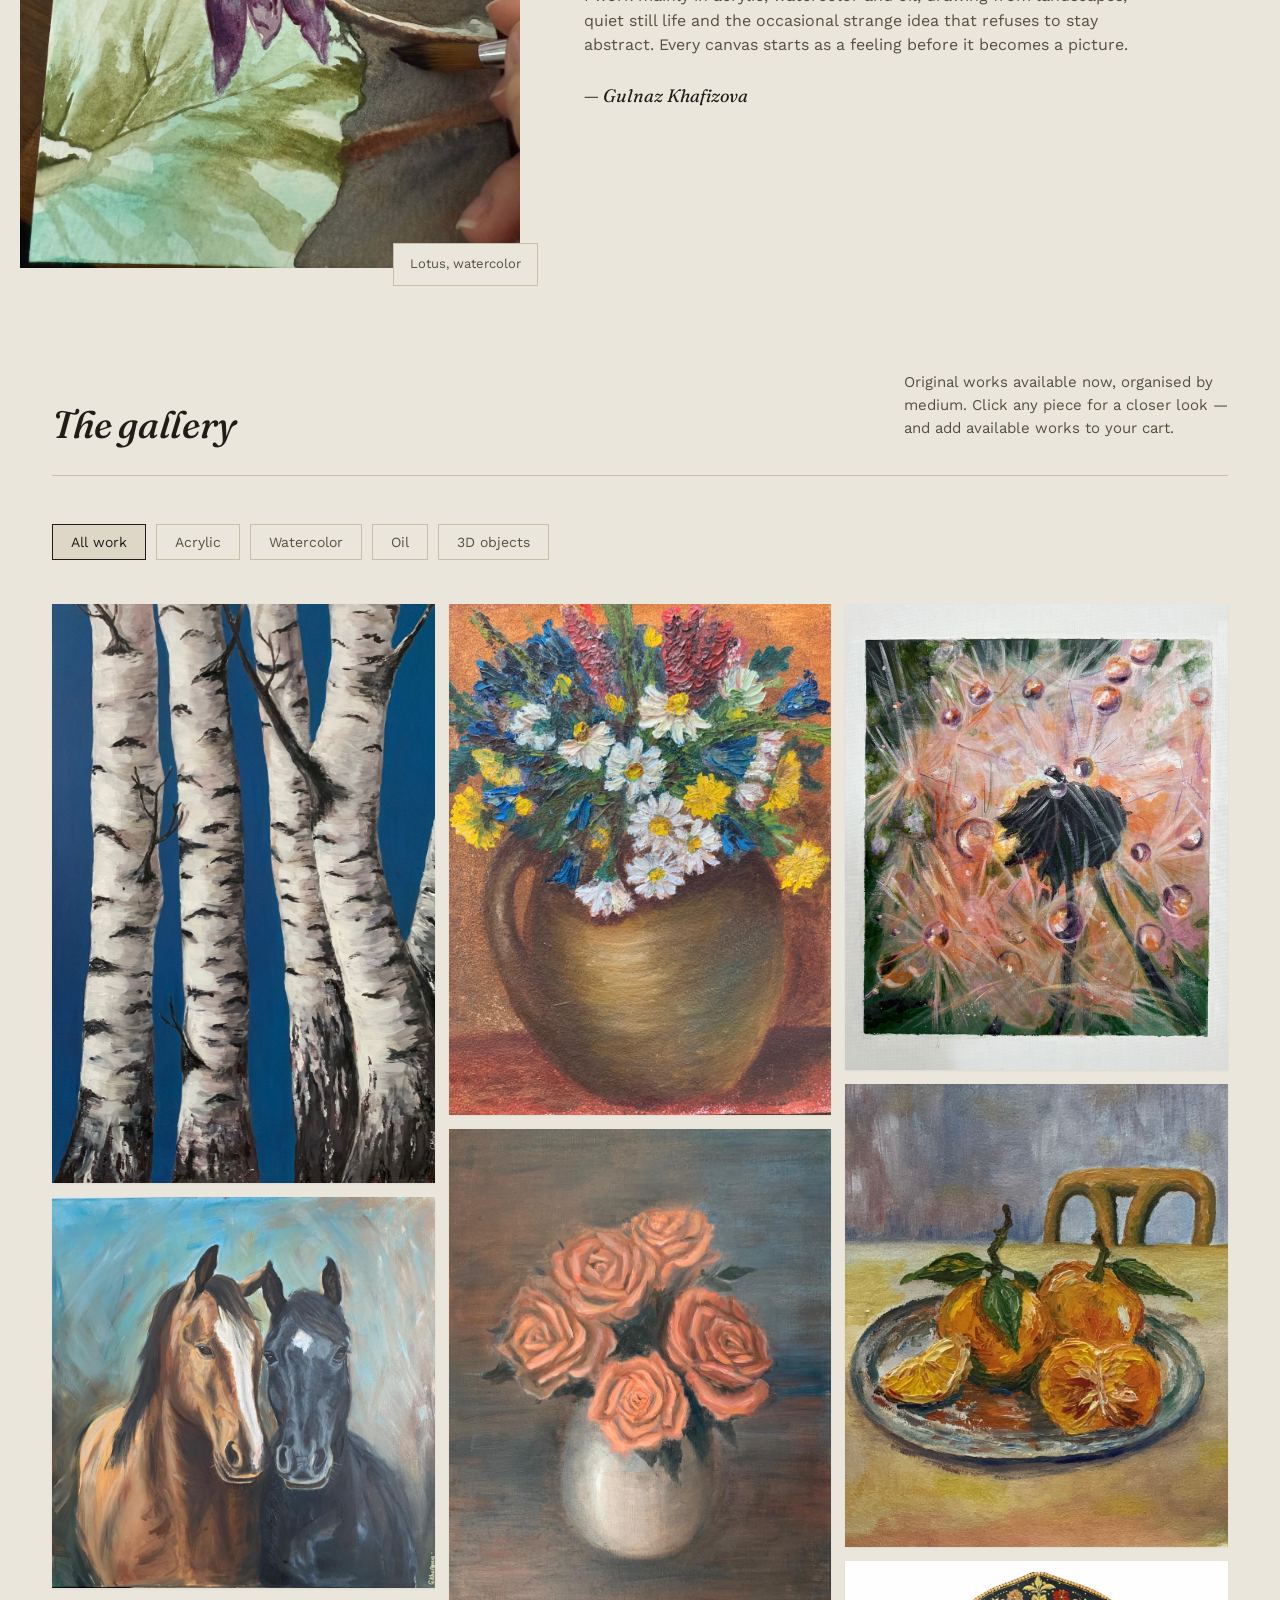
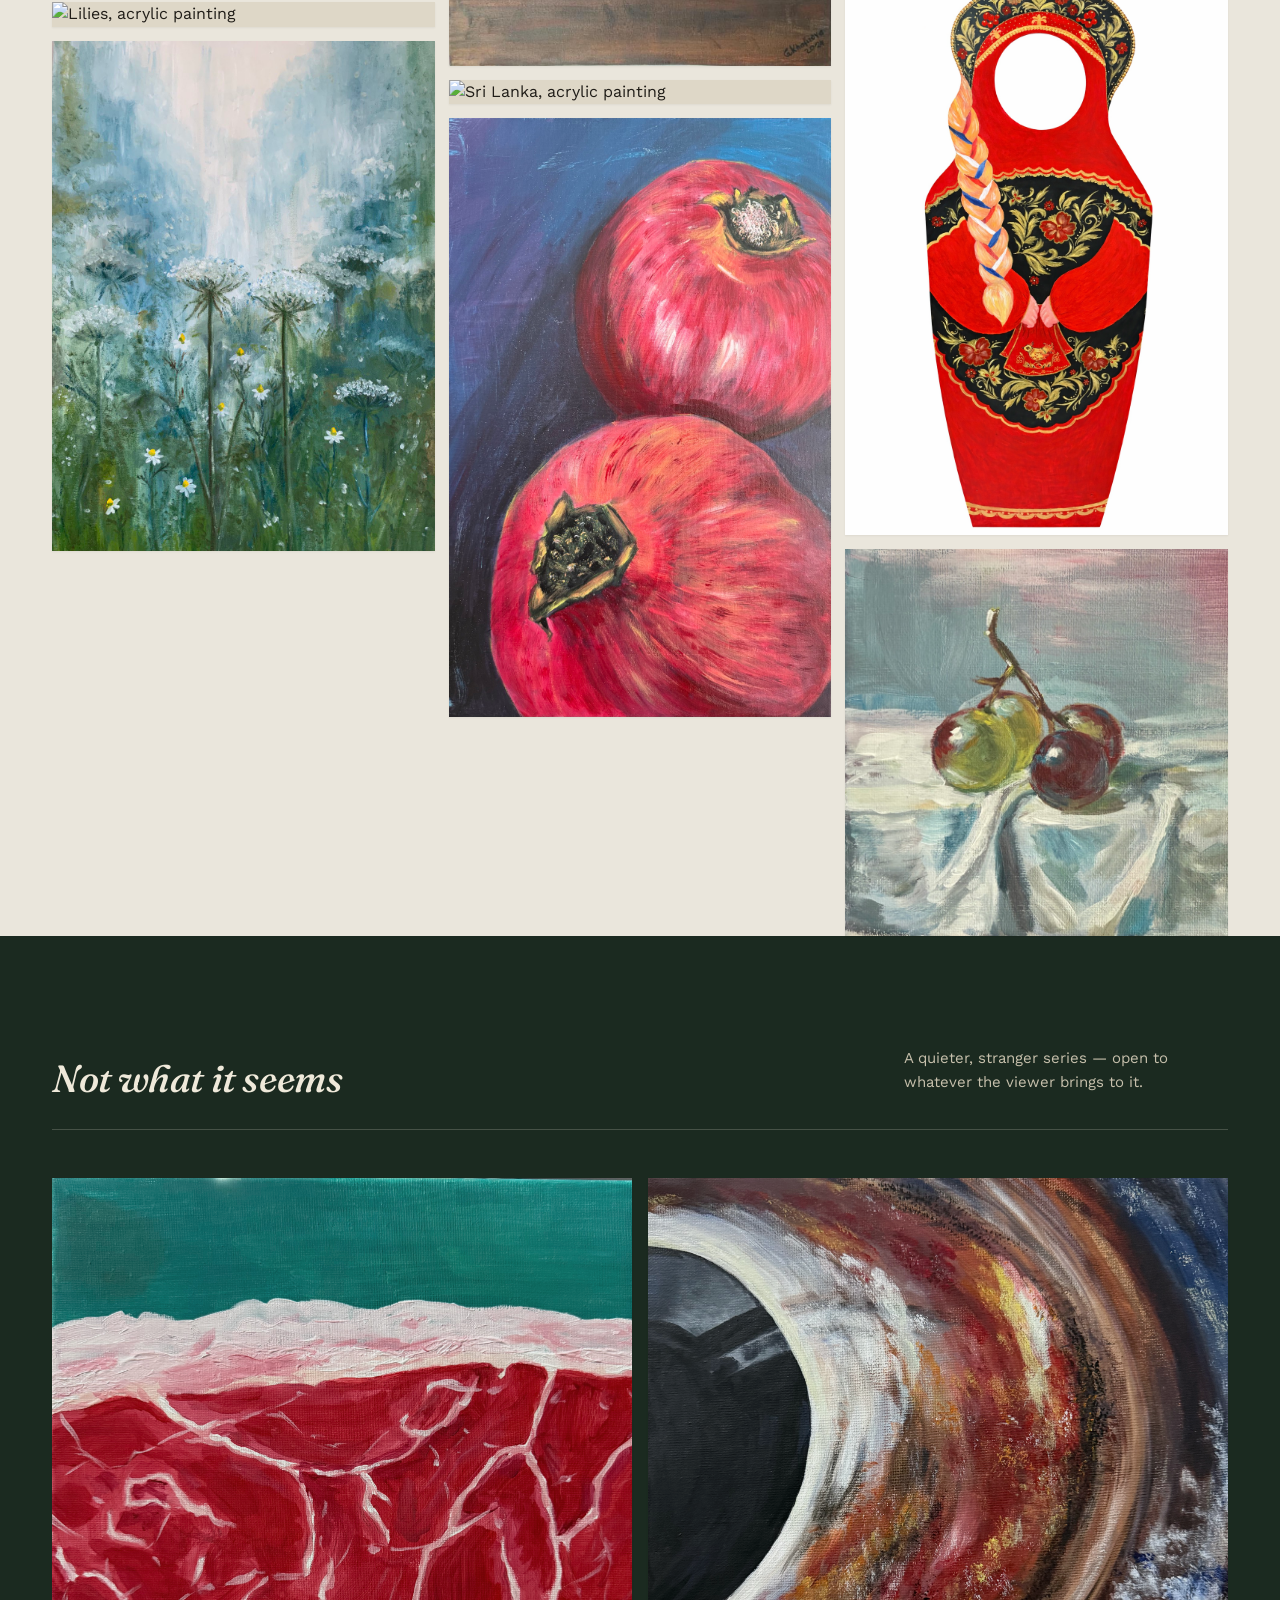
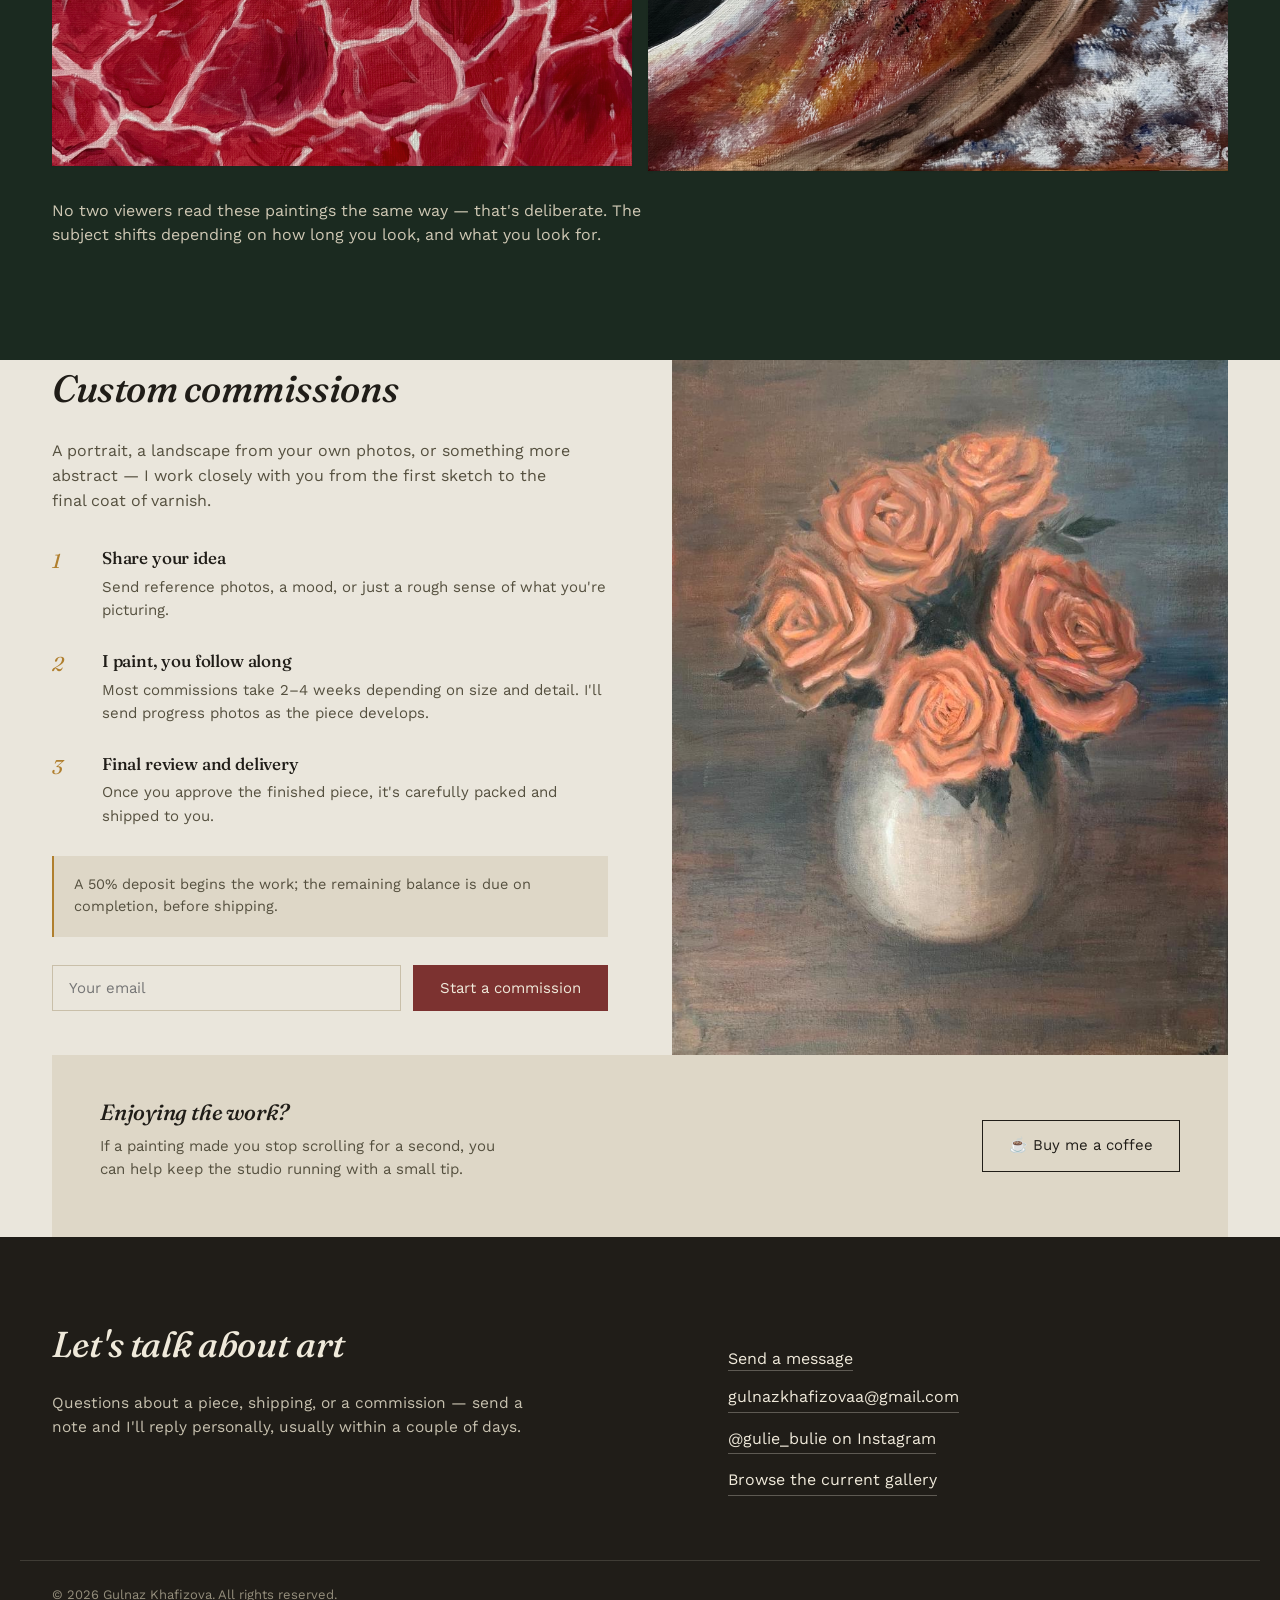
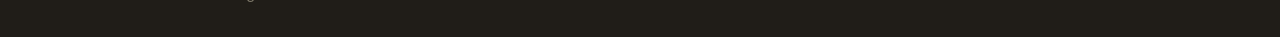
==== commit deb6f703: "Remove price from Sri Lanka & Lilies; add At dawn (acrylic, $200) - Sri Lanka and Lilies are now dis" ====
--- a/index.html
+++ b/index.html
@@ -601,9 +601,9 @@
       <div class="cap"><h4>Deep in the Forest</h4><p class="meta">Watercolor</p></div>
     </div>
 
-    <div class="art-card" data-cat="acrylic" data-id="10" data-title="Lilies" data-medium="Acrylic on canvas" data-price="$200" data-img="images/Lilies.jpg">
+    <div class="art-card" data-cat="acrylic" data-title="Lilies" data-medium="Acrylic on canvas" data-img="images/Lilies.jpg">
       <img src="images/Lilies.jpg" alt="Lilies, acrylic painting">
-      <div class="cap"><h4>Lilies</h4><p class="meta">Acrylic on canvas · $200</p></div>
+      <div class="cap"><h4>Lilies</h4><p class="meta">Acrylic on canvas</p></div>
     </div>
 
     <div class="art-card" data-cat="oil" data-id="2" data-title="Fresh Air" data-medium="Oil on canvas" data-price="$250" data-img="images/fresh_air.jpg">
@@ -621,14 +621,19 @@
       <div class="cap"><h4>Roses</h4><p class="meta">Oil on canvas</p></div>
     </div>
 
-    <div class="art-card" data-cat="acrylic" data-id="11" data-title="Sri Lanka" data-medium="Acrylic on canvas" data-price="$130" data-img="images/SriLanka.jpg">
+    <div class="art-card" data-cat="acrylic" data-title="Sri Lanka" data-medium="Acrylic on canvas" data-img="images/SriLanka.jpg">
       <img src="images/SriLanka.jpg" alt="Sri Lanka, acrylic painting">
-      <div class="cap"><h4>Sri Lanka</h4><p class="meta">Acrylic on canvas · $130</p></div>
+      <div class="cap"><h4>Sri Lanka</h4><p class="meta">Acrylic on canvas</p></div>
     </div>
 
     <div class="art-card" data-cat="acrylic" data-id="15" data-title="Two on a blue" data-medium="Acrylic on canvas" data-price="$300" data-img="images/Twoonablue.jpg">
       <img src="images/Twoonablue.jpg" alt="Two on a blue, acrylic painting">
       <div class="cap"><h4>Two on a blue</h4><p class="meta">Acrylic on canvas · $300</p></div>
+    </div>
+
+    <div class="art-card" data-cat="acrylic" data-id="16" data-title="At dawn" data-medium="Acrylic on canvas" data-price="$200" data-img="images/Atdawn.jpg">
+      <img src="images/Atdawn.jpg" alt="At dawn, acrylic painting">
+      <div class="cap"><h4>At dawn</h4><p class="meta">Acrylic on canvas · $200</p></div>
     </div>
 
     
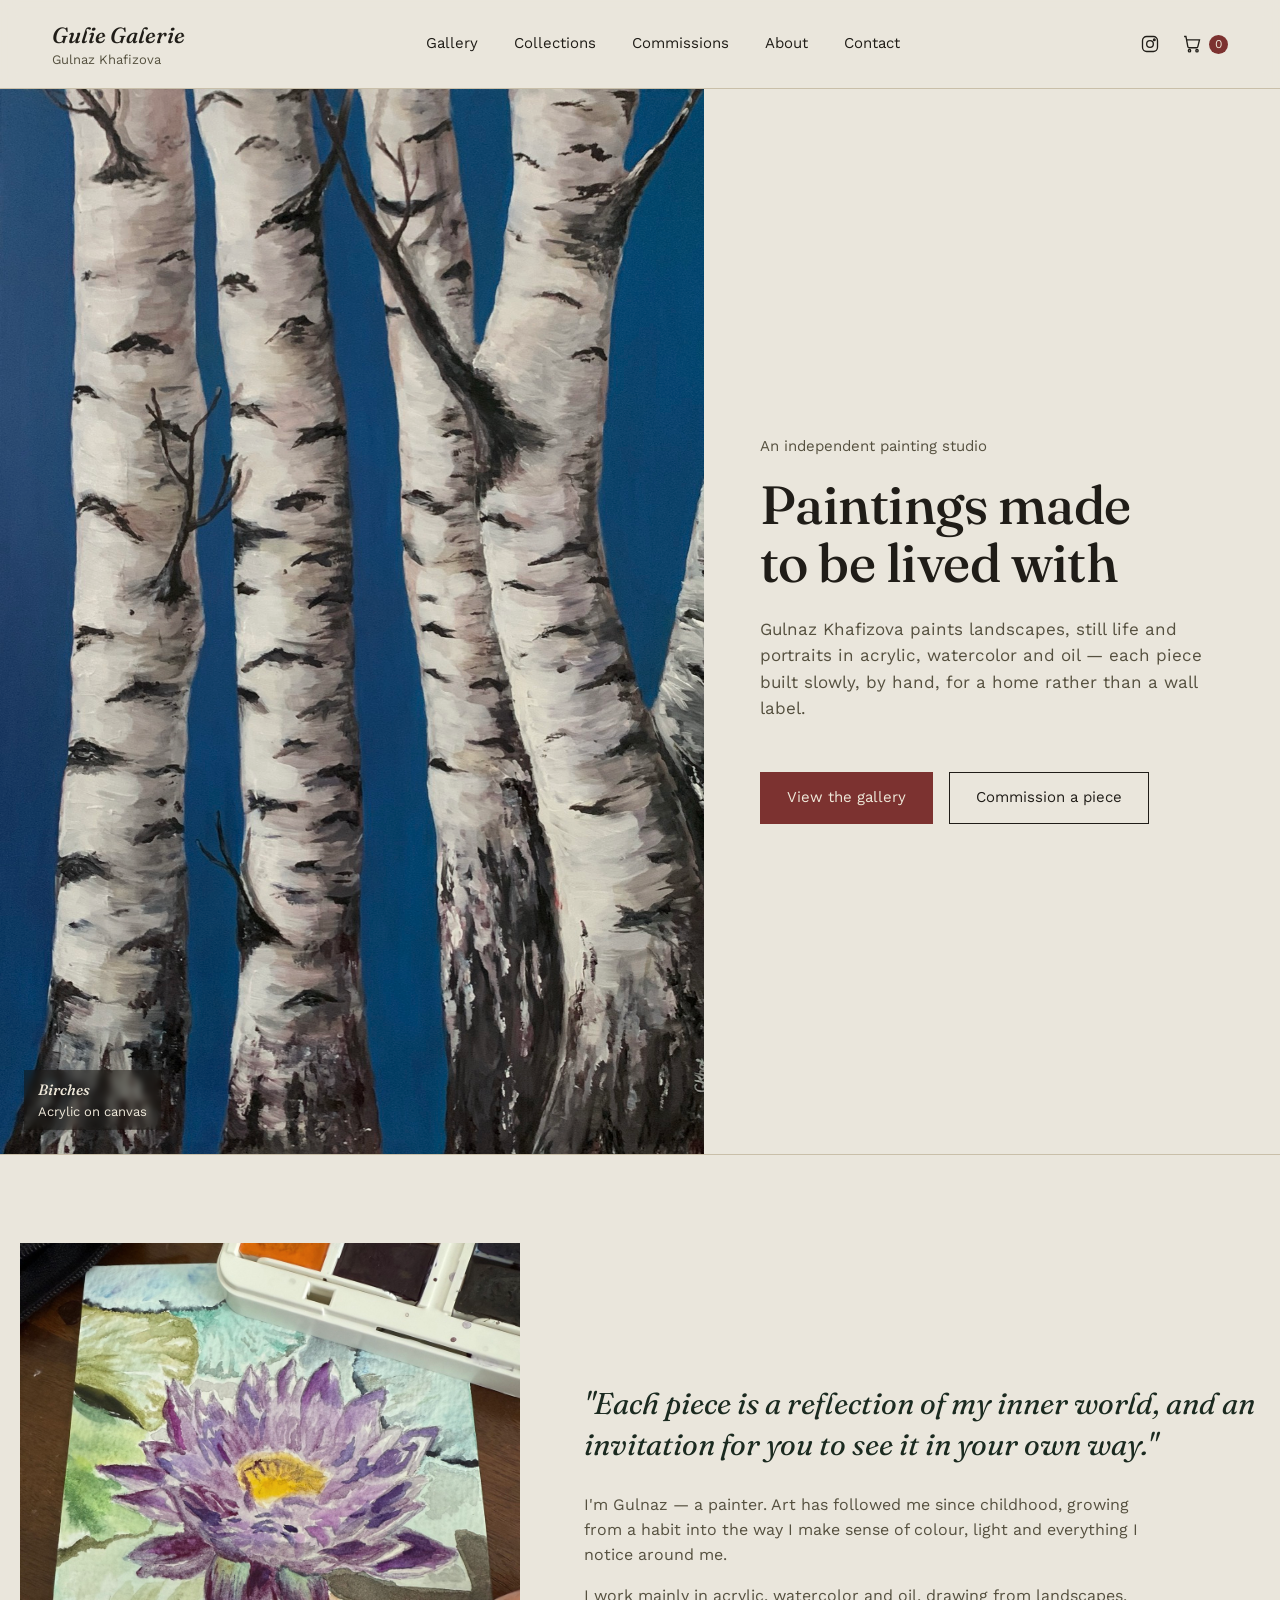
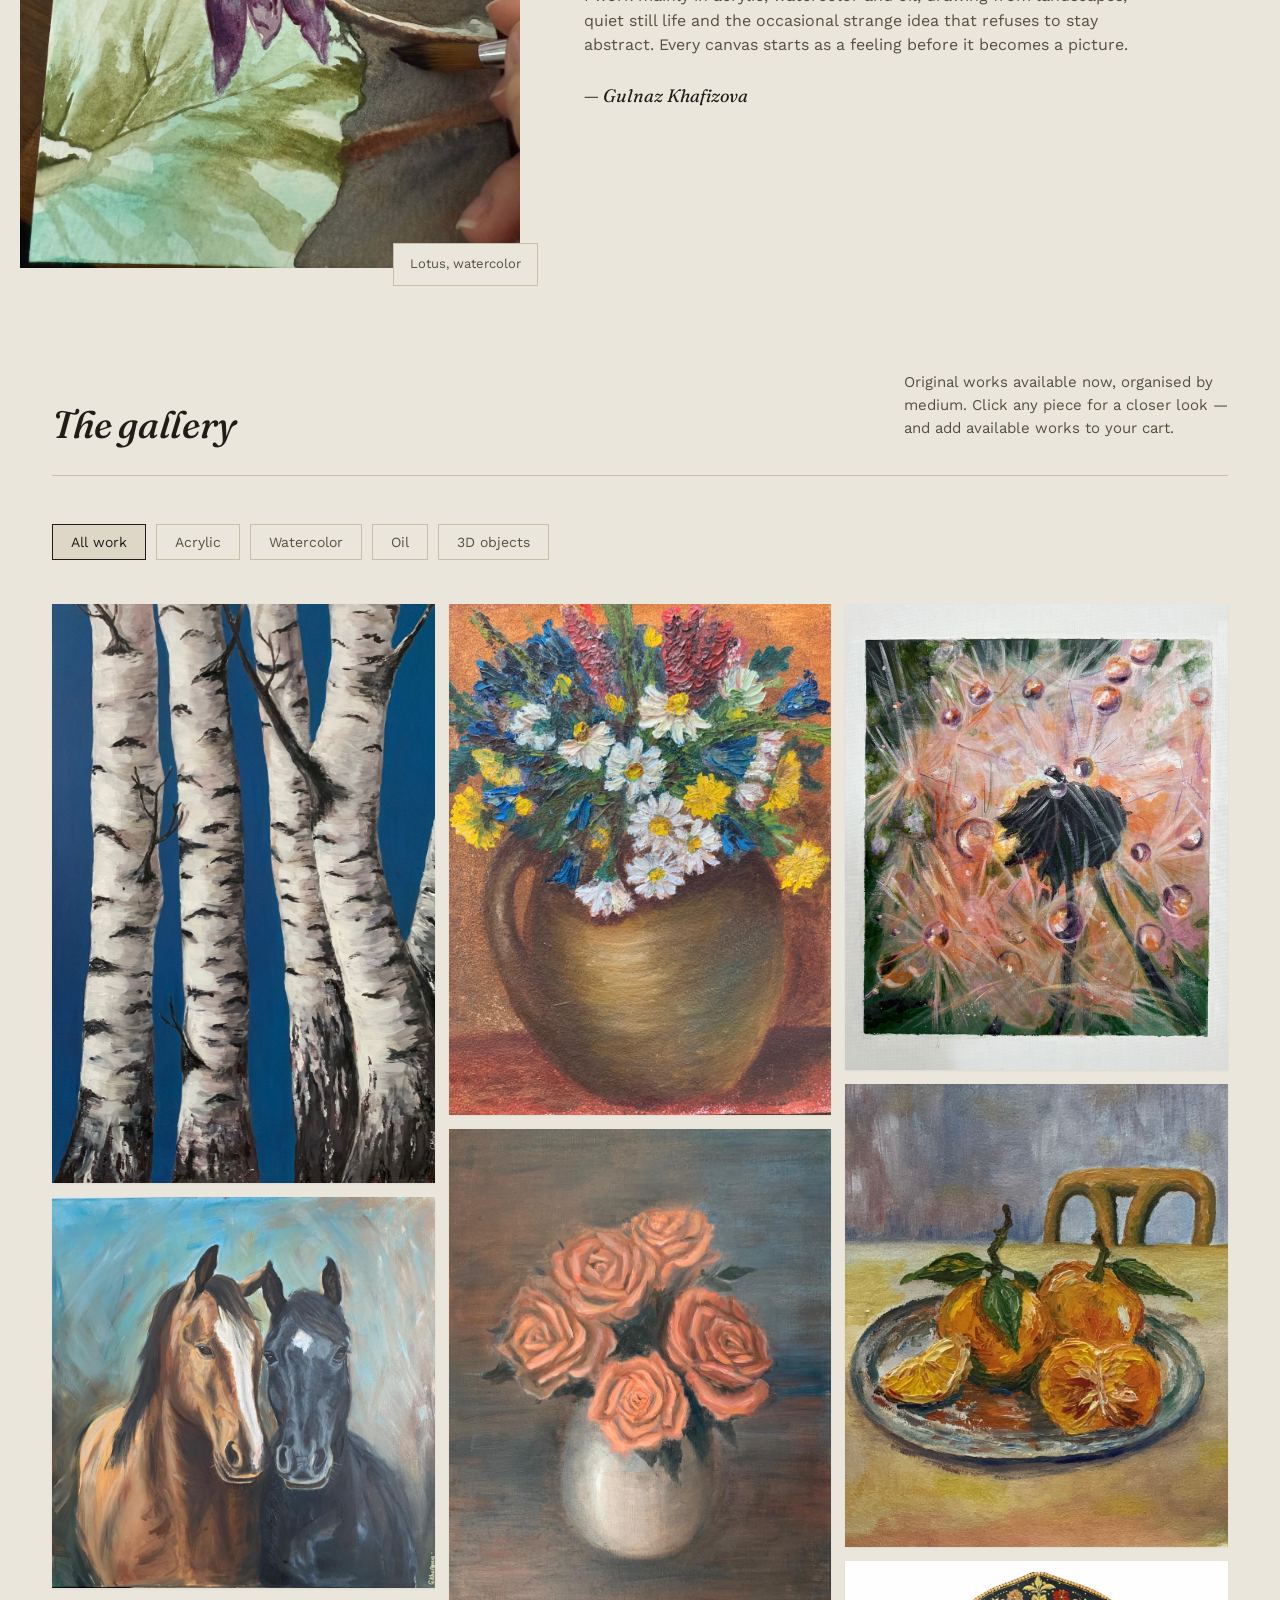
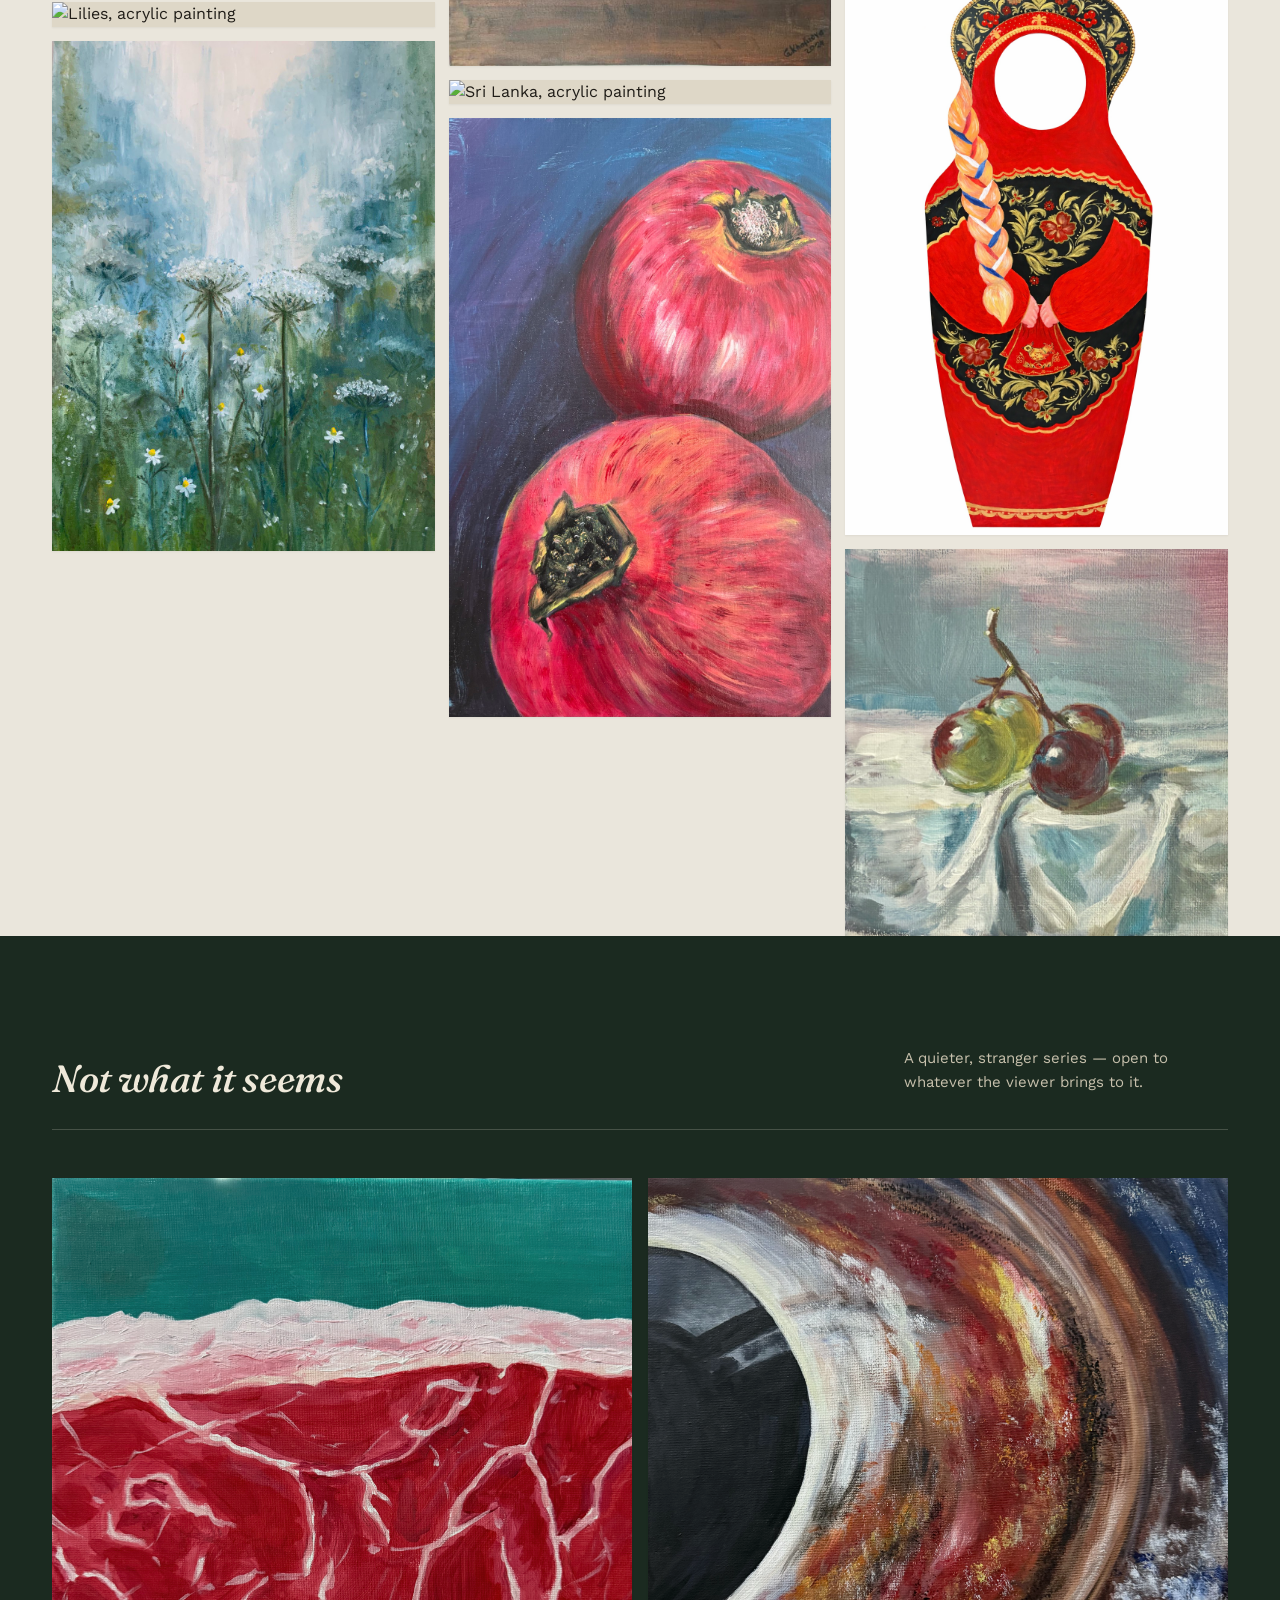
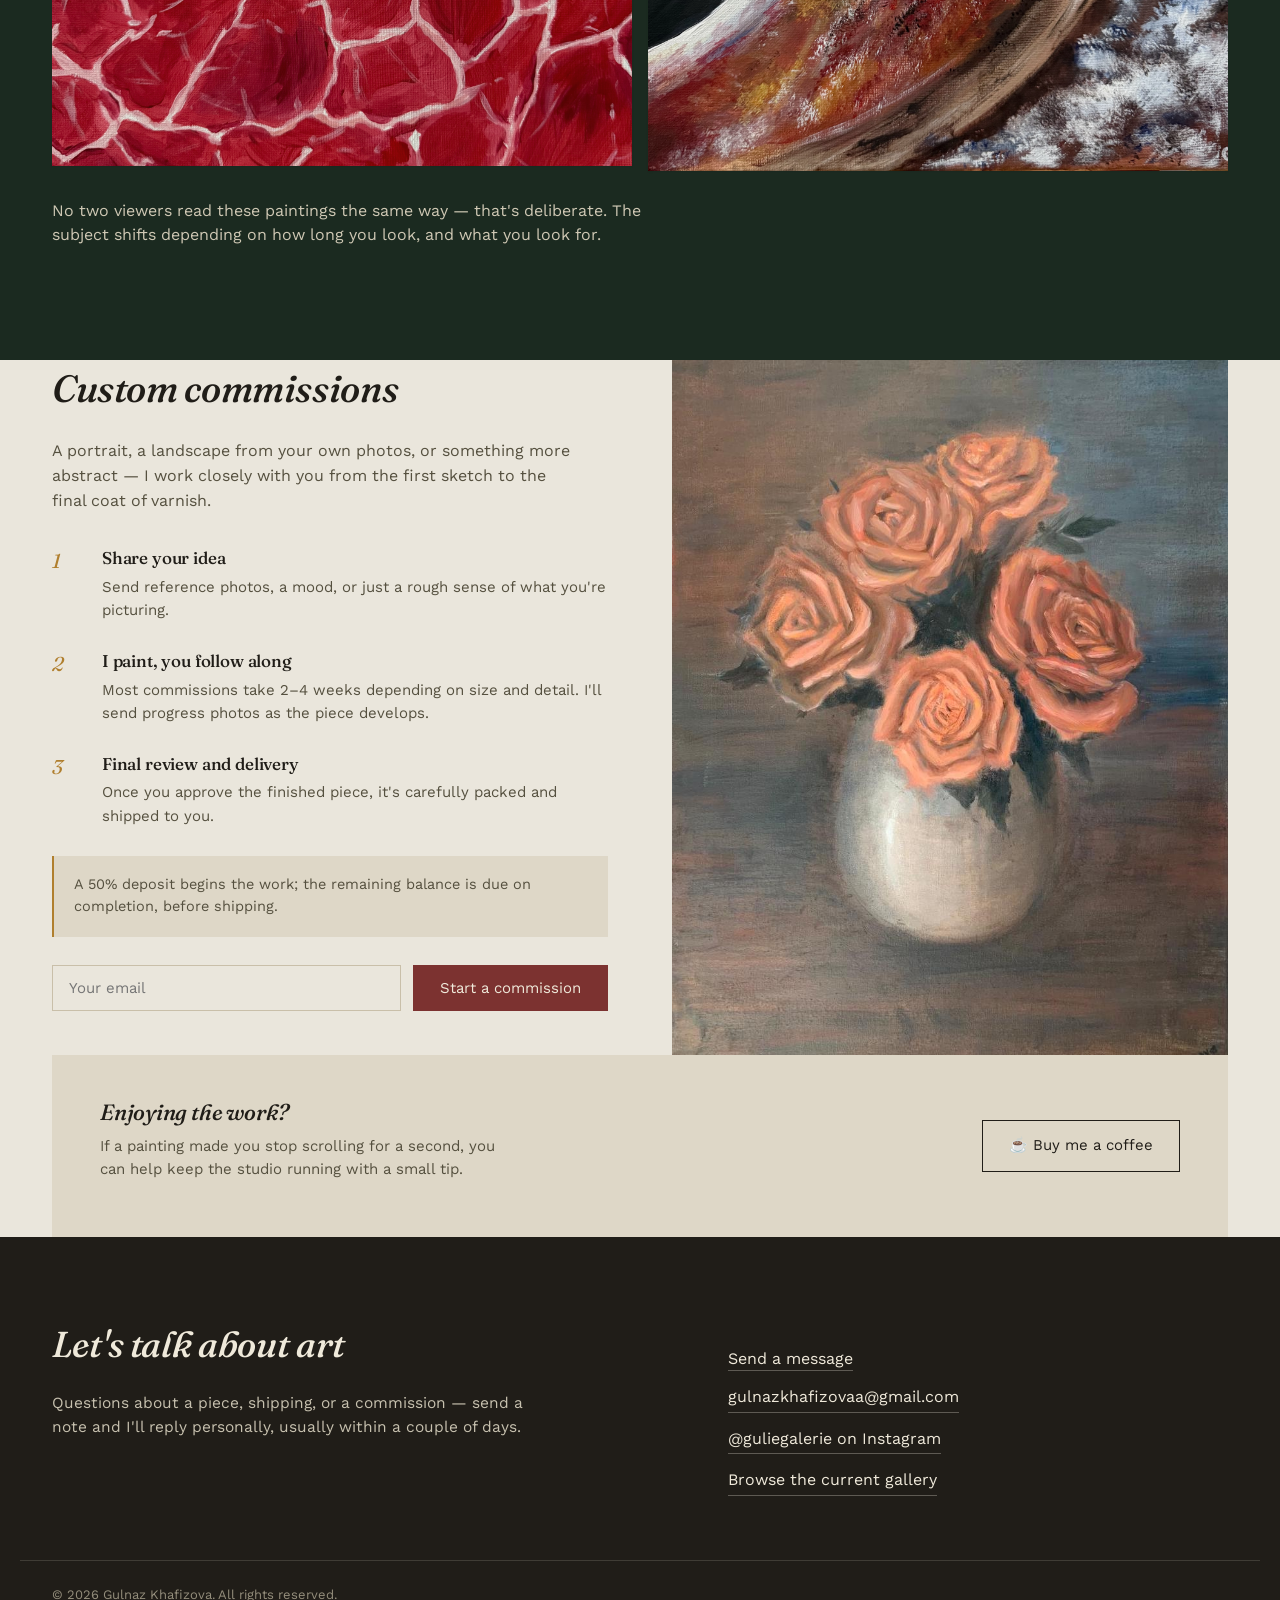
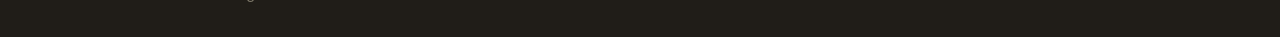
==== commit fd8cd7de: "Changed instagram link" ====
--- a/index.html
+++ b/index.html
@@ -26,9 +26,11 @@
 <meta name="twitter:image" content="https://gulnazkhafizova.github.io/guliegalerie/images/Birches1.jpg">
 
 <!-- Favicon -->
-<link rel="icon" type="image/x-icon" href="favicon.ico">
+<link rel="icon" type="image/png" sizes="16x16" href="favicon-16x16.png">
 <link rel="icon" type="image/png" sizes="32x32" href="favicon-32x32.png">
-<link rel="icon" type="image/png" sizes="16x16" href="favicon-16x16.png">
+<link rel="icon" type="image/png" sizes="48x48" href="favicon.png">
+<link rel="icon" type="image/png" sizes="192x192" href="android-chrome-192x192.png">
+<link rel="icon" type="image/png" sizes="512x512" href="android-chrome-512x512.png">
 <link rel="apple-touch-icon" sizes="180x180" href="apple-touch-icon.png">
 <link rel="manifest" href="site.webmanifest">
 
@@ -46,7 +48,7 @@
   "description": "Contemporary artist specializing in acrylic, watercolor, and oil paintings",
   "email": "gulnazkhafizovaa@gmail.com",
   "sameAs": [
-    "https://www.instagram.com/gulie_bulie"
+    "https://www.instagram.com/guliegalerie"
   ],
   "makesOffer": {
     "@type": "Offer",
@@ -173,7 +175,10 @@
       transition:opacity .2s ease, transform .2s ease;
       font-size:19px;
     }
-    .nav-links a{padding:14px 0; width:100%; border-bottom:1px solid var(--line);}
+    .nav-links a{
+      padding:14px 0; width:100%; border-bottom:1px solid var(--line);
+      background:rgba(234,230,220,0.5);   /* semi-transparent row background so text stays readable */
+    }
     .nav-links.open{opacity:1; pointer-events:auto; transform:translateY(0);}
     .menu-toggle{display:block;}
   }
@@ -525,7 +530,7 @@
       <a href="#" id="contactNavLink">Contact</a>
     </div>
     <div class="nav-right">
-      <a class="icon-btn" href="https://www.instagram.com/gulie_bulie" aria-label="Instagram" target="_blank" rel="noopener">
+      <a class="icon-btn" href="https://www.instagram.com/guliegalerie" aria-label="Instagram" target="_blank" rel="noopener">
         <svg viewBox="0 0 24 24" fill="none" stroke="currentColor" stroke-width="1.6"><rect x="3" y="3" width="18" height="18" rx="5"/><circle cx="12" cy="12" r="4"/><circle cx="17.2" cy="6.8" r="1"/></svg>
       </a>
       <button class="cart-btn" id="cartOpen" aria-label="Open cart">
@@ -712,7 +717,7 @@
       <h3>Enjoying the work?</h3>
       <p>If a painting made you stop scrolling for a second, you can help keep the studio running with a small tip.</p>
     </div>
-    <a href="https://www.instagram.com/gulie_bulie" target="_blank" rel="noopener" class="btn">☕ Buy me a coffee</a>
+    <a href="https://www.instagram.com/guliegalerie" target="_blank" rel="noopener" class="btn">☕ Buy me a coffee</a>
   </div>
 </section>
 
@@ -725,7 +730,7 @@
     <div class="contact-links">
       <button type="button" class="linklike" id="contactFooterLink">Send a message</button>
       <a href="mailto:gulnazkhafizovaa@gmail.com">gulnazkhafizovaa@gmail.com</a>
-      <a href="https://www.instagram.com/gulie_bulie" target="_blank" rel="noopener">@gulie_bulie on Instagram</a>
+      <a href="https://www.instagram.com/guliegalerie" target="_blank" rel="noopener">@guliegalerie on Instagram</a>
       <a href="#gallery">Browse the current gallery</a>
     </div>
   </div>
